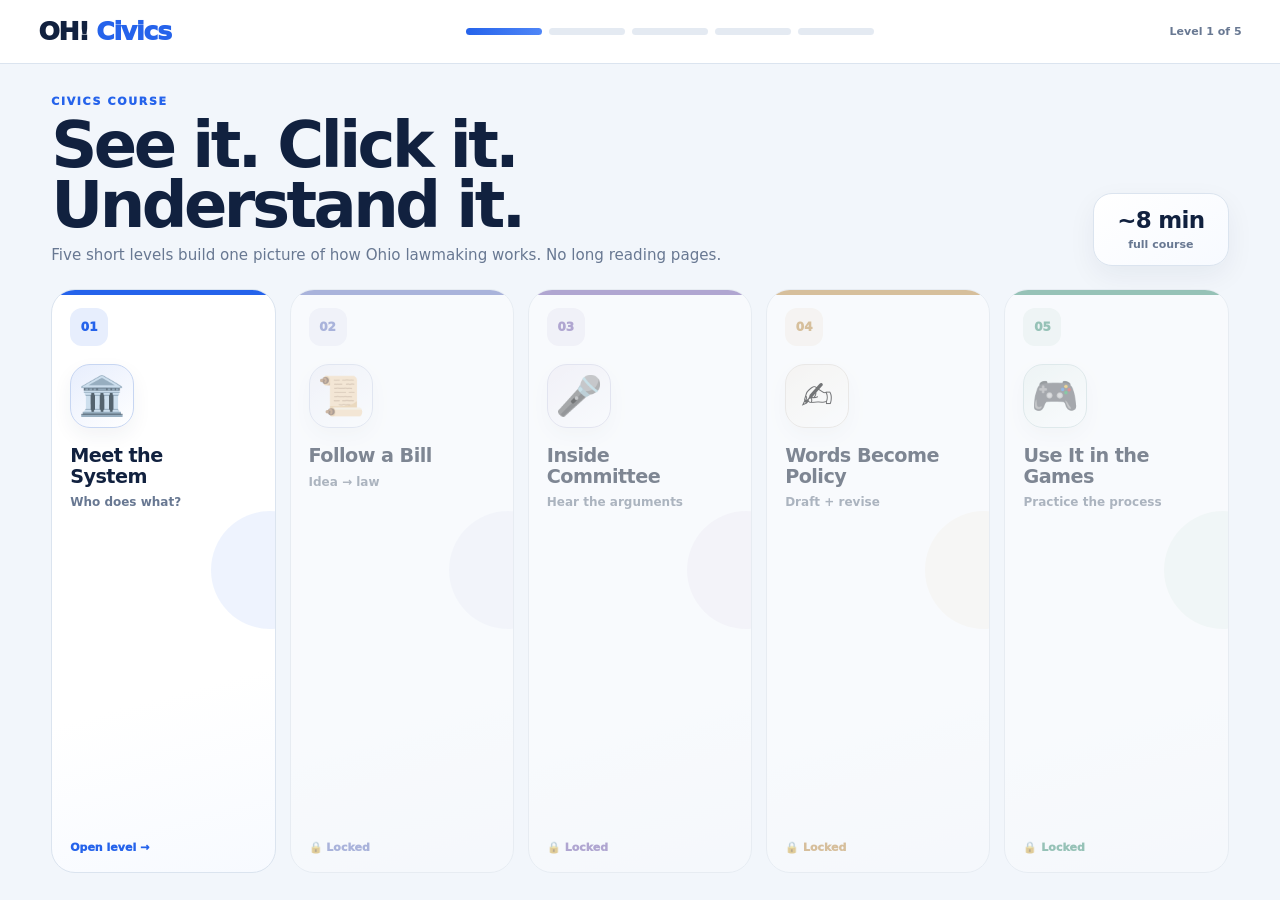
==== civics-course-latest.html @ 235f3c57 "Polish responsive civics course visuals" ====
<!doctype html>
<html lang="en">
<head>
<meta charset="utf-8">
<meta name="viewport" content="width=device-width,initial-scale=1,viewport-fit=cover">
<title>OH! Civics — Civics Course</title>
<style>
:root{
  --navy:#11213f;--navy2:#20365f;--blue:#2563eb;--blue-2:#4f86f7;--blue-soft:#eaf2ff;
  --ink:#182238;--muted:#687892;--line:#dbe4ef;--paper:#fff;--bg:#f2f6fb;--gold:#f4c451;
  --green:#1fa866;--purple:#7357c8;--orange:#e9931a;--shadow:0 18px 48px rgba(26,44,78,.10);
}
*{box-sizing:border-box}
html,body{margin:0;width:100%;height:100%;overflow:hidden;background:var(--bg);font-family:Inter,ui-sans-serif,system-ui,-apple-system,BlinkMacSystemFont,"Segoe UI",sans-serif;color:var(--ink)}
button{font:inherit}
button:focus-visible,a:focus-visible{outline:3px solid rgba(37,99,235,.30);outline-offset:3px}
#app{height:100dvh;display:flex;flex-direction:column;overflow:hidden}
.topbar{
  height:64px;flex:0 0 64px;background:rgba(255,255,255,.94);border-bottom:1px solid var(--line);
  display:flex;align-items:center;gap:20px;padding:0 clamp(16px,3vw,42px);backdrop-filter:blur(14px)
}
.brand{font-size:25px;font-weight:950;letter-spacing:-.045em;color:var(--navy);white-space:nowrap}
.brand span{color:var(--blue)}
.course-track{flex:1;display:flex;align-items:center;justify-content:center;gap:7px;min-width:0}
.track-dot{height:7px;flex:1;max-width:76px;border-radius:999px;background:#e4eaf2;transition:.25s ease}
.track-dot.on{background:linear-gradient(90deg,var(--blue),var(--blue-2))}
.track-dot.done{background:var(--green)}
.progress-copy{font-size:11px;font-weight:900;color:var(--muted);white-space:nowrap}

.home{
  flex:1;min-height:0;padding:clamp(18px,3.4vh,40px) clamp(18px,4vw,58px) clamp(18px,3vh,34px);
  display:grid;grid-template-rows:auto minmax(0,1fr);gap:clamp(16px,2.6vh,26px);overflow:hidden
}
.hero{display:flex;align-items:end;justify-content:space-between;gap:28px;min-width:0}
.hero-copy{max-width:780px;min-width:0}
.eyebrow{font-size:11px;font-weight:950;letter-spacing:.15em;text-transform:uppercase;color:var(--blue);margin-bottom:7px}
.hero h1{margin:0;color:var(--navy);font-size:clamp(34px,5vw,68px);line-height:.94;letter-spacing:-.055em}
.hero p{margin:10px 0 0;color:var(--muted);font-size:clamp(13px,1.18vw,17px);line-height:1.4;max-width:700px}
.hero-badge{
  background:linear-gradient(145deg,#fff,#f7faff);border:1px solid var(--line);border-radius:19px;
  padding:13px 18px;text-align:center;min-width:136px;box-shadow:0 10px 28px rgba(20,33,61,.06)
}
.hero-badge b{display:block;font-size:23px;color:var(--navy);letter-spacing:-.03em}
.hero-badge span{font-size:11px;font-weight:850;color:var(--muted)}

.modules{min-height:0;display:grid;grid-template-columns:repeat(5,minmax(0,1fr));gap:14px}
.module{
  --accent:var(--blue);position:relative;min-width:0;min-height:0;border:1px solid var(--line);
  background:linear-gradient(165deg,#fff 0%,#fff 68%,#f7faff 100%);border-radius:24px;padding:18px;
  cursor:pointer;text-align:left;display:flex;flex-direction:column;justify-content:space-between;overflow:hidden;
  transition:transform .2s ease,box-shadow .2s ease,border-color .2s ease
}
.module:nth-child(2){--accent:#6176dc}.module:nth-child(3){--accent:#7a5ac8}.module:nth-child(4){--accent:#d18b26}.module:nth-child(5){--accent:#2a9c77}
.module:before{content:"";position:absolute;inset:0 0 auto;height:5px;background:var(--accent)}
.module:after{
  content:"";position:absolute;width:118px;height:118px;border-radius:50%;right:-54px;top:38%;
  background:color-mix(in srgb,var(--accent) 8%,transparent);pointer-events:none
}
.module:hover:not(.locked){transform:translateY(-5px);box-shadow:var(--shadow);border-color:#bacce4}
.module.locked{opacity:.52;cursor:not-allowed;filter:saturate(.7)}
.module.done{border:2px solid #88d5aa}
.module.done:before{background:var(--green)}
.module-num{
  width:38px;height:38px;border-radius:12px;background:color-mix(in srgb,var(--accent) 11%,white);
  color:var(--accent);display:grid;place-items:center;font-size:12px;font-weight:950
}
.module-icon{
  width:clamp(54px,5vw,72px);height:clamp(54px,5vw,72px);border-radius:20px;
  background:linear-gradient(145deg,color-mix(in srgb,var(--accent) 11%,white),#fff);
  border:1px solid color-mix(in srgb,var(--accent) 17%,#e8edf4);display:grid;place-items:center;
  font-size:clamp(29px,3vw,43px);line-height:1;margin:clamp(12px,2vh,20px) 0;box-shadow:0 8px 20px rgba(28,48,83,.06)
}
.module h2{font-size:clamp(16px,1.5vw,23px);line-height:1.05;letter-spacing:-.028em;color:var(--navy);margin:0 0 7px;max-width:12ch}
.module p{font-size:12px;line-height:1.35;color:var(--muted);margin:0;font-weight:650}
.module-status{font-size:11px;font-weight:950;color:var(--accent);margin-top:12px}

.lesson{position:fixed;inset:0;z-index:100;background:linear-gradient(180deg,#eef3f9,#f6f8fb);display:none;flex-direction:column;overflow:hidden}
.lesson.open{display:flex}
.lessonbar{
  height:60px;flex:0 0 60px;background:rgba(255,255,255,.95);border-bottom:1px solid var(--line);
  display:grid;grid-template-columns:auto minmax(0,1fr) auto;align-items:center;gap:14px;padding:0 clamp(12px,2vw,28px);backdrop-filter:blur(12px)
}
.icon-btn{width:38px;height:38px;border:0;border-radius:50%;background:#eef3f8;color:var(--navy);font-size:21px;cursor:pointer}
.icon-btn:hover{background:#e4ebf4}
.lesson-title{font-size:14px;font-weight:950;color:var(--navy);white-space:nowrap;overflow:hidden;text-overflow:ellipsis}
.lesson-count{font-size:11px;font-weight:900;color:var(--muted)}

.stage{
  position:relative;flex:1;min-height:0;padding:clamp(12px,2vh,20px) clamp(12px,3vw,40px) clamp(10px,1.6vh,16px);
  display:grid;grid-template-columns:minmax(0,1fr) auto;grid-template-rows:minmax(0,1fr) auto;
  gap:12px 18px;overflow:hidden
}
.slide{
  grid-column:1/-1;grid-row:1;justify-self:center;align-self:stretch;width:min(1160px,100%);height:100%;min-height:0;
  background:#fff;border:1px solid var(--line);border-radius:28px;box-shadow:var(--shadow);overflow:hidden;
  display:grid;grid-template-columns:minmax(0,1.03fr) minmax(0,.97fr);align-items:stretch
}
.slide-copy{
  padding:clamp(26px,4vw,54px);display:flex;flex-direction:column;justify-content:center;min-width:0;overflow:hidden
}
.kicker{
  display:inline-flex;align-self:flex-start;padding:7px 11px;border-radius:999px;background:var(--blue-soft);
  color:var(--blue);font-size:10px;font-weight:950;letter-spacing:.1em;text-transform:uppercase;margin-bottom:14px
}
.slide h2{margin:0 0 12px;color:var(--navy);font-size:clamp(30px,4vw,54px);line-height:.99;letter-spacing:-.045em;max-width:13ch}
.slide p{margin:0;color:var(--muted);font-size:clamp(14px,1.35vw,18px);line-height:1.46;max-width:560px}
.micro{margin-top:18px;display:flex;gap:8px;flex-wrap:wrap}
.micro span{font-size:11px;font-weight:900;color:#4f627e;background:#f5f7fa;border:1px solid var(--line);padding:8px 10px;border-radius:999px}

.visual{
  position:relative;min-width:0;min-height:0;background:
    radial-gradient(circle at 82% 18%,rgba(79,134,247,.13),transparent 26%),
    radial-gradient(circle at 18% 82%,rgba(115,87,200,.09),transparent 25%),
    linear-gradient(145deg,#edf5ff,#fbfdff);
  border-left:1px solid #deebfb;display:flex;align-items:center;justify-content:center;
  padding:clamp(20px,3vw,40px);overflow:hidden
}
.visual:after{content:"";position:absolute;width:150px;height:150px;border:1px solid rgba(37,99,235,.08);border-radius:50%;right:-62px;bottom:-72px;pointer-events:none}
.big-icon{
  position:relative;z-index:1;width:clamp(150px,18vw,220px);height:clamp(150px,18vw,220px);
  border-radius:40%;display:grid;place-items:center;background:rgba(255,255,255,.78);
  border:1px solid rgba(255,255,255,.9);box-shadow:0 20px 44px rgba(25,48,91,.11);
  font-size:clamp(78px,9vw,126px);line-height:1
}
.visual-caption{
  position:absolute;z-index:2;left:22px;right:22px;bottom:18px;text-align:center;font-size:11px;font-weight:900;color:#5d6f89
}
.map{position:relative;z-index:1;width:100%;display:flex;align-items:center;justify-content:center;gap:7px;flex-wrap:wrap}
.map-step{
  min-width:88px;padding:14px 11px;background:rgba(255,255,255,.92);border:1px solid var(--line);border-radius:15px;
  text-align:center;font-size:12px;font-weight:950;color:var(--navy);box-shadow:0 7px 18px rgba(20,33,61,.06)
}
.map-arrow{color:var(--blue);font-size:20px;font-weight:950}
.real{
  position:relative;z-index:1;width:100%;max-width:440px;background:rgba(255,255,255,.94);border:1px solid var(--line);
  border-radius:22px;padding:20px;box-shadow:0 12px 32px rgba(20,33,61,.08)
}
.real-tag{
  display:inline-block;font-size:10px;font-weight:950;letter-spacing:.1em;text-transform:uppercase;color:#7a5900;
  background:#fff0b8;border-radius:999px;padding:6px 9px;margin-bottom:12px
}
.real h3{font-size:22px;letter-spacing:-.03em;color:var(--navy);margin:0 0 8px}
.real p{font-size:13px;line-height:1.42;color:var(--muted);margin:0}
.real-flow{margin-top:16px;display:flex;gap:6px;flex-wrap:wrap}
.real-flow span{font-size:10px;font-weight:950;border-radius:999px;padding:7px 9px;background:#f1f5fa;color:#50617a;border:1px solid #e3e9f1}
.source-link{display:inline-block;margin-top:14px;font-size:11px;font-weight:900;color:var(--blue);text-decoration:none}
.source-link:hover{text-decoration:underline}

.people{position:relative;z-index:1;width:100%;display:grid;grid-template-columns:repeat(3,minmax(0,1fr));gap:10px}
.person{
  background:rgba(255,255,255,.94);border:1px solid var(--line);border-radius:18px;padding:18px 10px;text-align:center;
  box-shadow:0 8px 20px rgba(24,43,78,.05)
}
.person .emoji{font-size:38px}
.person b{display:block;margin-top:9px;font-size:12px;color:var(--navy)}
.person span{display:block;font-size:10px;color:var(--muted);margin-top:3px}

.compare{position:relative;z-index:1;width:100%;display:grid;grid-template-columns:1fr auto 1fr;align-items:center;gap:10px}
.doc{
  min-height:190px;background:rgba(255,255,255,.96);border:1px solid var(--line);border-radius:18px;padding:18px;
  display:flex;flex-direction:column;gap:10px;box-shadow:0 8px 20px rgba(24,43,78,.05)
}
.doc b{font-size:12px;color:var(--navy)}
.line{height:8px;border-radius:999px;background:#dce4ee}.line.short{width:60%}.line.changed{background:#8db8ff}
.compare-arrow{font-size:24px;color:var(--blue)}
.quiz{position:relative;z-index:1;width:100%;max-width:440px;display:grid;gap:9px}
.quiz button{
  border:2px solid #dce4ee;background:rgba(255,255,255,.95);border-radius:15px;padding:13px 14px;text-align:left;
  color:var(--navy);font-size:12px;font-weight:900;cursor:pointer;transition:.15s ease
}
.quiz button:hover{border-color:var(--blue);transform:translateY(-1px)}
.quiz button.right{border-color:var(--green);background:#effcf4}
.quiz button.wrong{border-color:var(--orange);background:#fff8e9}
.quiz-feedback{min-height:30px;font-size:11px;font-weight:850;color:#52657f;padding-top:3px}

.game-pair{position:relative;z-index:1;width:100%;display:grid;grid-template-columns:1fr 1fr;gap:12px}
.game{
  border-radius:20px;padding:20px;color:#fff;background:linear-gradient(145deg,var(--navy),var(--navy2));
  min-height:185px;display:flex;flex-direction:column;justify-content:space-between;box-shadow:0 12px 28px rgba(20,33,61,.16)
}
.game.alt{background:linear-gradient(145deg,#6748ab,#8467cf)}
.game .emoji{font-size:42px}.game h3{margin:9px 0 4px;font-size:17px}.game p{margin:0;color:#e5ebf7;font-size:11px;line-height:1.36}

.guide{
  position:static;grid-column:1;grid-row:2;z-index:5;display:flex;align-items:center;gap:10px;
  min-width:0;max-width:760px;justify-self:start;pointer-events:none
}
.avatar{
  flex:0 0 auto;width:58px;height:58px;border-radius:50%;border:4px solid #fff;background:linear-gradient(145deg,#ffd66b,var(--gold));
  display:grid;place-items:center;font-size:32px;box-shadow:0 8px 22px rgba(20,33,61,.14)
}
.bubble{
  width:auto;max-width:620px;min-width:0;background:var(--navy);color:#fff;border-radius:16px 16px 16px 5px;
  padding:10px 14px;font-size:11.5px;line-height:1.36;box-shadow:0 9px 24px rgba(20,33,61,.15)
}
.guide-name{font-size:8.5px;text-transform:uppercase;letter-spacing:.11em;font-weight:950;color:#a9c9ff;margin-bottom:3px}

.nav{
  position:static;grid-column:2;grid-row:2;z-index:6;display:flex;align-items:center;justify-self:end;align-self:center;gap:8px
}
.nav button{border:0;border-radius:12px;padding:10px 15px;font-size:11px;font-weight:950;cursor:pointer;white-space:nowrap}
.prev{background:#fff;color:var(--navy);border:1px solid var(--line)!important}
.prev:hover{background:#f7f9fc}.next{background:var(--blue);color:#fff;box-shadow:0 7px 16px rgba(37,99,235,.20)}
.next:hover{background:#1f57d2}.next.finish{background:var(--green);box-shadow:0 7px 16px rgba(31,168,102,.20)}
.slide-dots{display:flex;gap:5px;margin-right:5px}
.slide-dots i{display:block;width:7px;height:7px;border-radius:50%;background:#cfd8e5}.slide-dots i.on{background:var(--blue)}

.module-intro{
  position:absolute;inset:0;z-index:30;background:rgba(236,242,249,.88);backdrop-filter:blur(10px);
  display:none;align-items:center;justify-content:center;padding:64px 20px 20px
}
.module-intro.show{display:flex}
.intro-card{
  position:relative;width:min(520px,92vw);background:#fff;border:1px solid var(--line);border-radius:28px;
  padding:58px 32px 30px;text-align:center;box-shadow:0 28px 80px rgba(20,33,61,.18)
}
.intro-avatar{
  position:absolute;left:50%;top:-44px;transform:translateX(-50%);width:88px;height:88px;border-radius:50%;
  background:linear-gradient(145deg,#ffd66b,var(--gold));border:6px solid #fff;box-shadow:0 10px 30px rgba(20,33,61,.12);
  display:grid;place-items:center;font-size:49px;margin:0
}
.intro-card .small{font-size:10px;text-transform:uppercase;letter-spacing:.13em;font-weight:950;color:var(--blue)}
.intro-card h2{margin:7px 0 9px;font-size:32px;line-height:1.02;letter-spacing:-.04em;color:var(--navy)}
.intro-card p{margin:0 auto 20px;color:var(--muted);font-size:14px;line-height:1.45;max-width:410px}
.start-btn{border:0;border-radius:14px;background:var(--blue);color:#fff;font-weight:950;padding:12px 20px;cursor:pointer;box-shadow:0 7px 16px rgba(37,99,235,.18)}

@media(max-width:1024px){
  .hero-badge{display:none}
  .modules{grid-template-columns:repeat(3,minmax(0,1fr));grid-template-rows:repeat(2,minmax(0,1fr));gap:10px}
  .module{padding:14px;border-radius:20px}
  .module-icon{width:52px;height:52px;border-radius:16px;font-size:30px;margin:10px 0}
  .module h2{font-size:17px}.module p{font-size:11px}
  .slide{grid-template-columns:minmax(0,1fr) minmax(0,.86fr)}
  .slide-copy{padding:clamp(22px,3vw,38px)}
  .slide h2{font-size:clamp(28px,4.5vw,43px)}
  .people{grid-template-columns:1fr;gap:7px}.person{padding:9px}.person .emoji{font-size:25px}
}

@media(max-width:680px){
  .topbar{height:52px;flex-basis:52px;padding:0 12px;gap:10px}.brand{font-size:20px}.progress-copy{display:none}
  .course-track{gap:4px}.track-dot{height:6px}
  .home{padding:12px;gap:10px}
  .hero{align-items:start}.eyebrow{font-size:9px;margin-bottom:4px}.hero h1{font-size:29px;line-height:.95}.hero p{font-size:11.5px;line-height:1.3;margin-top:6px;max-width:52ch}
  .modules{grid-template-columns:repeat(3,minmax(0,1fr));grid-template-rows:repeat(2,minmax(0,1fr));gap:7px}
  .module{padding:10px 9px;border-radius:16px;align-items:flex-start;text-align:left}
  .module:after{width:80px;height:80px;right:-42px}
  .module-num{width:28px;height:28px;border-radius:9px;font-size:9px}
  .module-icon{width:44px;height:44px;border-radius:14px;font-size:25px;margin:7px 0}
  .module h2{font-size:12.5px;line-height:1.05;margin-bottom:3px;max-width:11ch}.module p{display:none}.module-status{font-size:9px;margin-top:6px}
  .lessonbar{height:50px;flex-basis:50px;padding:0 10px;gap:9px}.icon-btn{width:34px;height:34px}.lesson-title{font-size:12px}.lesson-count{font-size:10px}
  .stage{padding:8px 9px 8px;grid-template-columns:1fr;grid-template-rows:minmax(0,1fr) auto auto;gap:7px}
  .slide{grid-column:1;grid-row:1;width:100%;height:100%;grid-template-columns:1fr;grid-template-rows:auto minmax(0,1fr);border-radius:19px}
  .slide-copy{padding:16px 17px 14px;justify-content:flex-start}
  .kicker{font-size:8px;margin-bottom:7px;padding:5px 8px}
  .slide h2{font-size:clamp(21px,7vw,27px);line-height:1.01;margin-bottom:7px;max-width:18ch}
  .slide p{font-size:11.5px;line-height:1.34;max-width:none}
  .micro{margin-top:9px;gap:4px}.micro span{font-size:8.5px;padding:5px 7px}
  .visual{border-left:0;border-top:1px solid #deebfb;padding:12px 14px;min-height:0}
  .big-icon{width:116px;height:116px;border-radius:34%;font-size:62px}.visual-caption{font-size:9px;bottom:8px}
  .map{gap:4px}.map-step{min-width:57px;padding:8px 6px;font-size:9px;border-radius:10px}.map-arrow{font-size:13px}
  .real{max-width:360px;padding:12px 13px;border-radius:15px}.real-tag{font-size:7.5px;padding:4px 6px;margin-bottom:7px}.real h3{font-size:16px;margin-bottom:5px}.real p{font-size:9.5px;line-height:1.32}.real-flow{margin-top:8px;gap:4px}.real-flow span{font-size:7.5px;padding:4px 6px}.source-link{font-size:8.5px;margin-top:8px}
  .people{grid-template-columns:repeat(3,minmax(0,1fr));gap:5px}.person{padding:9px 5px;border-radius:12px}.person .emoji{font-size:22px}.person b{font-size:9px;margin-top:4px}.person span{font-size:7.5px}
  .doc{min-height:100px;padding:10px;gap:6px;border-radius:13px}.doc b{font-size:9px}.line{height:5px}.compare{gap:5px}.compare-arrow{font-size:15px}
  .quiz{gap:5px;max-width:360px}.quiz button{padding:8px 9px;font-size:9px;border-radius:10px}.quiz-feedback{font-size:8.5px;min-height:17px}
  .game-pair{gap:7px}.game{padding:11px 12px;border-radius:14px;min-height:112px}.game .emoji{font-size:27px}.game h3{font-size:11px;margin:5px 0 2px}.game p{font-size:8.5px}
  .guide{grid-column:1;grid-row:2;width:100%;max-width:none;gap:7px;justify-self:stretch}
  .avatar{width:40px;height:40px;border-width:3px;font-size:23px}
  .bubble{flex:1;max-width:none;padding:7px 9px;border-radius:11px 11px 11px 4px;font-size:9.5px;line-height:1.26}
  .guide-name{font-size:6.8px;margin-bottom:2px}
  .nav{grid-column:1;grid-row:3;width:100%;justify-content:flex-end;gap:6px}
  .nav button{padding:7px 11px;font-size:9.5px;border-radius:9px}.slide-dots{margin-right:auto}
  .slide-dots i{width:6px;height:6px}
  .module-intro{padding:58px 14px 14px}
  .intro-card{padding:48px 18px 22px;border-radius:22px}.intro-avatar{width:72px;height:72px;top:-36px;font-size:40px;border-width:5px}
  .intro-card h2{font-size:25px}.intro-card p{font-size:12px;margin-bottom:16px}.start-btn{padding:10px 15px;font-size:12px}
}

@media(max-width:420px){
  .hero p{max-width:42ch}
  .modules{grid-template-columns:repeat(2,minmax(0,1fr));grid-template-rows:repeat(3,minmax(0,1fr));gap:6px}
  .module{padding:8px}.module-icon{width:38px;height:38px;font-size:22px;margin:5px 0}.module h2{font-size:11.5px}.module-status{font-size:8px}
  .slide-copy{padding:13px 14px 11px}.slide h2{font-size:21px}.slide p{font-size:10.8px}.visual{padding:9px 10px}
  .bubble{font-size:9px}.nav button{font-size:9px;padding:7px 9px}
}

@media(max-height:680px) and (min-width:681px){
  .topbar{height:54px;flex-basis:54px}
  .home{padding-top:14px;gap:12px}.hero h1{font-size:40px}.hero p{font-size:12px}
  .module-icon{width:46px;height:46px;font-size:28px;margin:8px 0}.module p{display:none}
  .stage{padding-top:8px;gap:8px}.slide-copy{padding:24px 30px}.slide h2{font-size:34px}.slide p{font-size:13px}
  .guide{gap:8px}.avatar{width:48px;height:48px;font-size:27px}.bubble{font-size:10px;padding:8px 11px}.nav button{padding:8px 12px}
  .real{padding:15px}.doc{min-height:145px}.game{min-height:145px}
}
</style>
</head>
<body>
<div id="app">
  <header class="topbar">
    <div class="brand">OH! <span>Civics</span></div>
    <div class="course-track" id="courseTrack"></div>
    <div class="progress-copy" id="progressCopy">Level 1 of 5</div>
  </header>

  <main class="home">
    <section class="hero">
      <div class="hero-copy">
        <div class="eyebrow">Civics Course</div>
        <h1>See it. Click it. Understand it.</h1>
        <p>Five short levels build one picture of how Ohio lawmaking works. No long reading pages.</p>
      </div>
      <div class="hero-badge"><b>~8 min</b><span>full course</span></div>
    </section>
    <section class="modules" id="modules"></section>
  </main>
</div>

<section class="lesson" id="lesson">
  <header class="lessonbar">
    <button class="icon-btn" id="closeBtn" aria-label="Close module">×</button>
    <div class="lesson-title" id="lessonTitle"></div>
    <div class="lesson-count" id="lessonCount"></div>
  </header>

  <div class="stage">
    <article class="slide" id="slide"></article>

    <div class="guide">
      <div class="avatar">🧑🏽‍🏫</div>
      <div class="bubble">
        <div class="guide-name">Maya • your guide</div>
        <div id="guideText"></div>
      </div>
    </div>

    <div class="nav">
      <div class="slide-dots" id="slideDots"></div>
      <button class="prev" id="prevBtn">← Back</button>
      <button class="next" id="nextBtn">Next →</button>
    </div>

    <div class="module-intro" id="moduleIntro">
      <div class="intro-card">
        <div class="intro-avatar">🧑🏽‍🏫</div>
        <div class="small" id="introSmall">Level 1</div>
        <h2 id="introTitle"></h2>
        <p id="introText"></p>
        <button class="start-btn" id="startBtn">Start presentation →</button>
      </div>
    </div>
  </div>
</section>

<script>
const SOURCE = {
  process:"https://www.legislature.ohio.gov/publications/the-legislative-process",
  hb96:"https://www.legislature.ohio.gov/legislation/136/hb96/status",
  hb96docs:"https://www.legislature.ohio.gov/legislation/136/hb96/documents",
  hb750:"https://www.legislature.ohio.gov/legislation/136/hb750/committee",
  hb561:"https://www.legislature.ohio.gov/legislation/136/hb561/committee"
};

const course = [
{
  title:"Meet the System", icon:"🏛️", teaser:"Who does what?",
  intro:"First, build the map. You only need to know the job each part of government performs.",
  slides:[
    {type:"icon",kicker:"Big Picture",title:"Three branches. Different jobs.",text:"Laws are made, carried out, and interpreted by different parts of state government.",icon:"🏛️",caption:"Legislative • Executive • Judicial",guide:"Don't memorize a wall of names. Start with the three jobs.",chips:["Make","Carry out","Interpret"]},
    {type:"map",kicker:"Our Focus",title:"Zoom in on lawmaking.",text:"For this course, we follow the legislative path from an idea to a state law.",steps:["Idea","Bill","Committee","House + Senate","Governor"],guide:"This is the map the rest of the course will keep using.",source:"process"},
    {type:"quiz",kicker:"Quick Check",title:"Where does a bill get debated first?",text:"Pick the best answer.",answers:["A legislative committee","A state agency","A courtroom"],correct:0,success:"Right — bills are referred to legislative committees for hearings and review.",guide:"Try one fast check before we move on.",source:"process"}
  ]
},
{
  title:"Follow a Bill", icon:"📜", teaser:"Idea → law",
  intro:"Now we'll follow one proposal through the path. Each slide is one stop.",
  slides:[
    {type:"icon",kicker:"Step 1",title:"An idea becomes a bill.",text:"A legislator introduces proposed language so the legislature can consider it.",icon:"💡",caption:"Idea → drafted bill",guide:"An idea is not a law yet. Introduction starts the formal process.",source:"process"},
    {type:"map",kicker:"Step 2",title:"The bill enters committee.",text:"Committees hold hearings, hear testimony, and can recommend changes.",steps:["Introduced","Committee","Hearings"],guide:"This is the stage you'll explore much more deeply in the Health Committee game.",source:"process"},
    {type:"map",kicker:"Step 3",title:"Both chambers have to act.",text:"The House and Senate consider the bill. If their versions differ, they must resolve the differences.",steps:["House","Senate","Agreement"],guide:"Think of this as two checkpoints that must end with the same text.",source:"process"},
    {type:"real",kicker:"Real Ohio Example",title:"H.B. 96 followed that path.",text:"Ohio's 2025 operating budget moved through the House, Senate, a conference committee, and then to the Governor.",realTitle:"H.B. 96 • 136th General Assembly",realText:"The official status page shows House passage, Senate passage, a conference report, and the Governor's signature on June 30, 2025.",realFlow:["House","Senate","Conference","Governor"],source:"hb96",guide:"Real bills leave a public trail. You can actually follow the steps instead of only reading a diagram."}
  ]
},
{
  title:"Inside Committee", icon:"🎤", teaser:"Hear the arguments",
  intro:"Committees are where a bill gets a closer look. This level shows what that room is really doing.",
  slides:[
    {type:"people",kicker:"Hearing Room",title:"Different people bring evidence.",text:"Hearings can include sponsor, proponent, opponent, and interested-party testimony.",people:[["🧑‍💼","Sponsor","Explains the bill"],["👍","Proponent","Supports it"],["👎","Opponent","Opposes it"]],guide:"A committee isn't just lawmakers talking to each other. Witnesses can build the public record.",source:"process"},
    {type:"real",kicker:"Real Ohio Example",title:"A 2026 Health Committee bill drew multiple views.",text:"H.B. 750 had sponsor and proponent testimony, and later opponent testimony, in the House Health Committee.",realTitle:"H.B. 750 • House Health Committee",realText:"The official committee record lists hearings from March through June 2026 and the testimony submitted for them.",realFlow:["Sponsor","Proponents","Opponent","More hearings"],source:"hb750",guide:"This is exactly why our game should show characters with different perspectives instead of one generic stat bar."},
    {type:"real",kicker:"Another Example",title:"One hearing can show disagreement.",text:"H.B. 561's 2026 Health Committee record includes both proponent and opponent testimony.",realTitle:"H.B. 561 • House Health Committee",realText:"The committee page lists supportive testimony at one hearing and opposing testimony at another.",realFlow:["Hear","Compare","Question","Revise?"] ,source:"hb561",guide:"The important civic skill is understanding what each side is arguing and what evidence they use — not being told which side to choose."},
    {type:"quiz",kicker:"Your Turn",title:"What is committee testimony for?",text:"Choose the best description.",answers:["Give lawmakers information and arguments","Automatically pass the bill","Replace the final vote"],correct:0,success:"Exactly. Testimony informs the committee; it does not itself pass the bill.",guide:"Good. Now the Health Committee game has a real-world purpose.",source:"process"}
  ]
},
{
  title:"Words Become Policy", icon:"✍️", teaser:"Draft + revise",
  intro:"A policy can change a lot without changing its title. The wording is the policy.",
  slides:[
    {type:"compare",kicker:"Drafting",title:"Small wording changes can matter.",text:"Definitions, eligibility, funding, dates, and agency instructions can change what a bill actually does.",guide:"This is the core idea behind Culture Drafting: don't just choose a goal — shape the language."},
    {type:"compare",kicker:"Revisions",title:"Bills can have multiple versions.",text:"As a bill moves, lawmakers can amend it. That means the text you started with may not be the text that finishes.",guide:"So when you hear 'the bill,' always ask: which version?",source:"process"},
    {type:"real",kicker:"Real Ohio Example",title:"H.B. 96 has a visible version history.",text:"The Ohio Legislature posts versions as introduced, passed by the House, passed by the Senate, reported by conference, and enrolled.",realTitle:"One bill • several official versions",realText:"Comparing those documents shows how legislative text can evolve through the process.",realFlow:["Introduced","House","Senate","Conference","Enrolled"],source:"hb96docs",guide:"That is a real example of why drafting choices matter. The details are not decoration — they are the policy."},
    {type:"quiz",kicker:"Quick Check",title:"A bill's title stayed the same. Are you done checking?",text:"Pick the strongest answer.",answers:["No — check the current version","Yes — titles tell the whole story","Only check social media summaries"],correct:0,success:"Right. Version changes can alter the substance even when the title stays the same.",guide:"That's the habit we want the drafting game to teach.",source:"hb96docs"}
  ]
},
{
  title:"Use It in the Games", icon:"🎮", teaser:"Practice the process",
  intro:"You now have the map. The games can focus on one part at a time instead of explaining everything at once.",
  slides:[
    {type:"games",kicker:"Game Connection",title:"Two games. Two skills.",text:"Each game zooms in on one part of the process.",guide:"The point is depth, not dozens of moving parts."},
    {type:"map",kicker:"Health Committee",title:"Practice the hearing stage.",text:"Meet witnesses, compare testimony, question assumptions, and decide what the committee does next.",steps:["Witnesses","Testimony","Questions","Amend?","Vote"],guide:"Now every character and decision should connect to something you just learned.",source:"process"},
    {type:"map",kicker:"Culture Drafting",title:"Practice writing the policy.",text:"Choose language, scope, funding, and implementation details — then see what changes.",steps:["Goal","Draft","Revise","Tradeoffs","Final text"],guide:"This game is about how wording turns a broad goal into something government can actually implement."},
    {type:"icon",kicker:"Course Complete",title:"You have the map.",text:"Now you can recognize the process while you play.",icon:"✅",caption:"Learn → recognize → practice",guide:"You're ready. The games can now teach through decisions instead of long explanations."}
  ]
}
];

let unlocked = Number(localStorage.getItem("ohCourseUnlockedV2") || 0);
let completed = JSON.parse(localStorage.getItem("ohCourseCompletedV2") || "[]");
let activeLevel = 0;
let activeSlide = 0;

const modulesEl = document.getElementById("modules");
const trackEl = document.getElementById("courseTrack");
const progressCopy = document.getElementById("progressCopy");
const lesson = document.getElementById("lesson");
const lessonTitle = document.getElementById("lessonTitle");
const lessonCount = document.getElementById("lessonCount");
const slide = document.getElementById("slide");
const guideText = document.getElementById("guideText");
const dots = document.getElementById("slideDots");
const prevBtn = document.getElementById("prevBtn");
const nextBtn = document.getElementById("nextBtn");
const intro = document.getElementById("moduleIntro");
const introSmall = document.getElementById("introSmall");
const introTitle = document.getElementById("introTitle");
const introText = document.getElementById("introText");

function renderHome(){
  modulesEl.innerHTML="";
  trackEl.innerHTML="";
  course.forEach((m,i)=>{
    const locked=i>unlocked, done=completed.includes(i);
    const b=document.createElement("button");
    b.className="module"+(locked?" locked":"")+(done?" done":"");
    b.innerHTML='<div><div class="module-num">0'+(i+1)+'</div><div class="module-icon">'+m.icon+'</div><h2>'+m.title+'</h2><p>'+m.teaser+'</p></div><div class="module-status">'+(done?"✓ Complete":locked?"🔒 Locked":"Open level →")+'</div>';
    b.onclick=()=>{if(!locked)openLevel(i)};
    modulesEl.appendChild(b);

    const dot=document.createElement("div");
    dot.className="track-dot"+(done?" done":i<=unlocked?" on":"");
    trackEl.appendChild(dot);
  });
  const current=Math.min(unlocked+1,course.length);
  progressCopy.textContent=completed.length===course.length?"Course complete":("Level "+current+" of "+course.length);
}

function openLevel(i){
  activeLevel=i; activeSlide=0;
  lesson.classList.add("open");
  lessonTitle.textContent="Level "+(i+1)+" — "+course[i].title;
  introSmall.textContent="Level "+(i+1)+" of "+course.length;
  introTitle.textContent=course[i].title;
  introText.textContent=course[i].intro;
  intro.classList.add("show");
  renderSlide();
}

function makeVisual(s){
  if(s.type==="icon"){
    return '<div class="visual"><div class="big-icon">'+s.icon+'</div><div class="visual-caption">'+s.caption+'</div></div>';
  }
  if(s.type==="map"){
    return '<div class="visual"><div class="map">'+s.steps.map((x,i)=>'<div class="map-step">'+x+'</div>'+(i<s.steps.length-1?'<div class="map-arrow">→</div>':'')).join("")+'</div></div>';
  }
  if(s.type==="real"){
    return '<div class="visual"><div class="real"><div class="real-tag">Real Ohio example</div><h3>'+s.realTitle+'</h3><p>'+s.realText+'</p><div class="real-flow">'+s.realFlow.map(x=>'<span>'+x+'</span>').join("")+'</div>'+(s.source?'<a class="source-link" href="'+SOURCE[s.source]+'" target="_blank" rel="noreferrer">View official Ohio record ↗</a>':'')+'</div></div>';
  }
  if(s.type==="people"){
    return '<div class="visual"><div class="people">'+s.people.map(p=>'<div class="person"><div class="emoji">'+p[0]+'</div><b>'+p[1]+'</b><span>'+p[2]+'</span></div>').join("")+'</div></div>';
  }
  if(s.type==="compare"){
    return '<div class="visual"><div class="compare"><div class="doc"><b>Earlier draft</b><div class="line"></div><div class="line short"></div><div class="line"></div><div class="line short"></div></div><div class="compare-arrow">→</div><div class="doc"><b>Revised draft</b><div class="line"></div><div class="line changed"></div><div class="line"></div><div class="line changed short"></div></div></div></div>';
  }
  if(s.type==="quiz"){
    return '<div class="visual"><div class="quiz">'+s.answers.map((a,i)=>'<button data-answer="'+i+'">'+a+'</button>').join("")+'<div class="quiz-feedback" id="quizFeedback"></div></div></div>';
  }
  if(s.type==="games"){
    return '<div class="visual"><div class="game-pair"><div class="game"><div><div class="emoji">🩺</div><h3>Health Committee</h3><p>Listen, question, amend, decide.</p></div></div><div class="game alt"><div><div class="emoji">🎨</div><h3>Culture Drafting</h3><p>Write, revise, compare, implement.</p></div></div></div></div>';
  }
  return '<div class="visual"></div>';
}

function renderSlide(){
  const s=course[activeLevel].slides[activeSlide];
  lessonCount.textContent=(activeSlide+1)+" / "+course[activeLevel].slides.length;
  guideText.textContent=s.guide;
  const chips=s.chips?'<div class="micro">'+s.chips.map(x=>'<span>'+x+'</span>').join("")+'</div>':"";
  slide.innerHTML='<div class="slide-copy"><div class="kicker">'+s.kicker+'</div><h2>'+s.title+'</h2><p>'+s.text+'</p>'+chips+(s.source&&s.type!=="real"?'<a class="source-link" href="'+SOURCE[s.source]+'" target="_blank" rel="noreferrer">Official Ohio source ↗</a>':'')+'</div>'+makeVisual(s);

  if(s.type==="quiz"){
    slide.querySelectorAll("[data-answer]").forEach(btn=>{
      btn.onclick=()=>{
        slide.querySelectorAll("[data-answer]").forEach(b=>b.classList.remove("right","wrong"));
        const pick=Number(btn.dataset.answer);
        btn.classList.add(pick===s.correct?"right":"wrong");
        document.getElementById("quizFeedback").textContent=pick===s.correct?s.success:"Not quite — try the option that best matches the legislative process.";
      };
    });
  }

  dots.innerHTML=course[activeLevel].slides.map((_,i)=>'<i class="'+(i===activeSlide?"on":"")+'"></i>').join("");
  prevBtn.style.visibility=activeSlide===0?"hidden":"visible";
  const last=activeSlide===course[activeLevel].slides.length-1;
  nextBtn.textContent=last?"Finish level ✓":"Next →";
  nextBtn.classList.toggle("finish",last);
}

function finishLevel(){
  if(!completed.includes(activeLevel)) completed.push(activeLevel);
  completed.sort((a,b)=>a-b);
  if(activeLevel<course.length-1) unlocked=Math.max(unlocked,activeLevel+1);
  localStorage.setItem("ohCourseUnlockedV2",String(unlocked));
  localStorage.setItem("ohCourseCompletedV2",JSON.stringify(completed));
  renderHome();
  lesson.classList.remove("open");
}

document.getElementById("startBtn").onclick=()=>intro.classList.remove("show");
document.getElementById("closeBtn").onclick=()=>lesson.classList.remove("open");
prevBtn.onclick=()=>{if(activeSlide>0){activeSlide--;renderSlide()}};
nextBtn.onclick=()=>{
  if(activeSlide<course[activeLevel].slides.length-1){activeSlide++;renderSlide()}
  else finishLevel();
};
document.addEventListener("keydown",e=>{
  if(!lesson.classList.contains("open")||intro.classList.contains("show"))return;
  if(e.key==="Escape")lesson.classList.remove("open");
  if(e.key==="ArrowRight")nextBtn.click();
  if(e.key==="ArrowLeft"&&activeSlide>0)prevBtn.click();
});

renderHome();
</script>
</body>
</html>
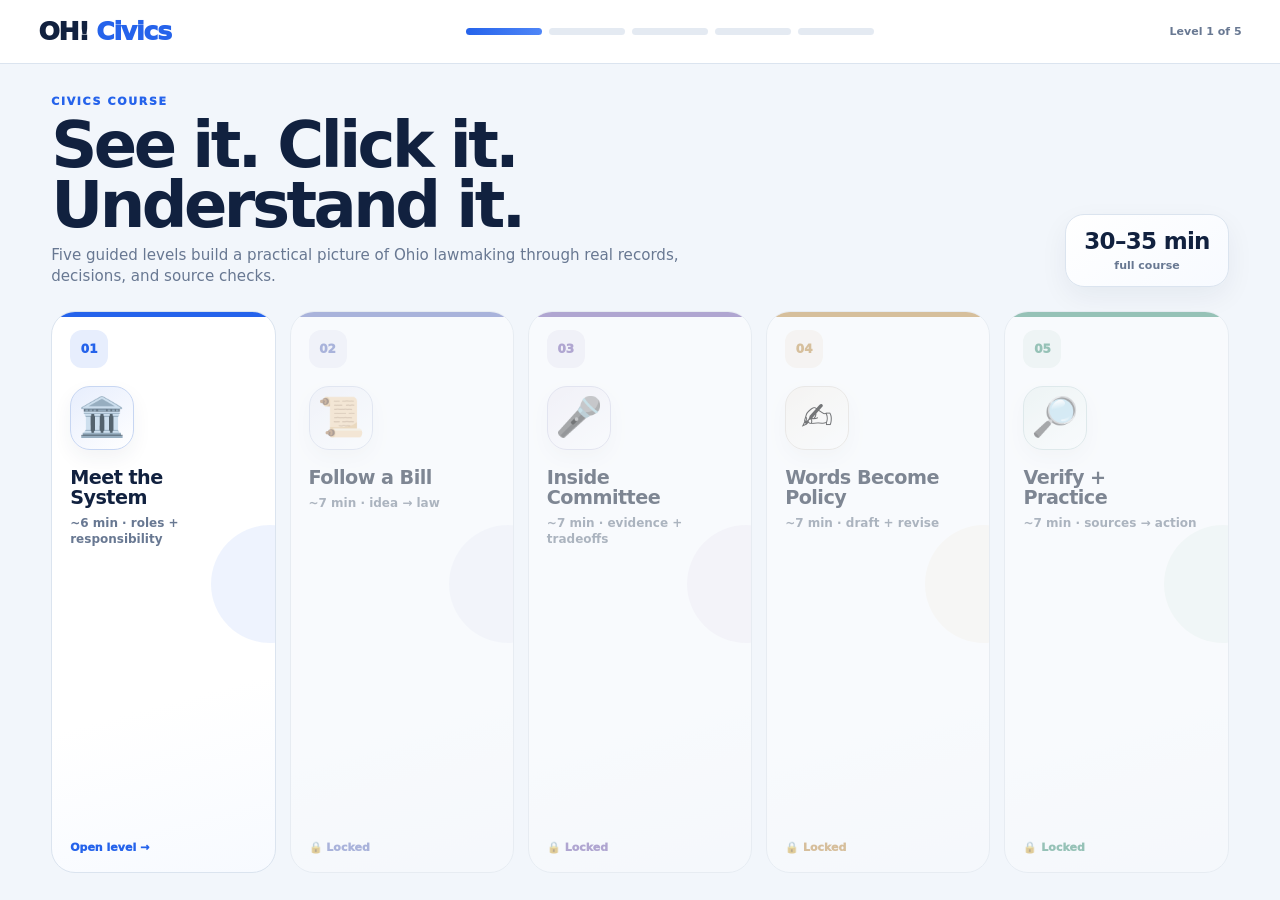
==== commit d3aa3298: "Expand guided civics course to 30+ minutes" ====
--- a/civics-course-latest.html
+++ b/civics-course-latest.html
@@ -19,7 +19,7 @@
   height:64px;flex:0 0 64px;background:rgba(255,255,255,.94);border-bottom:1px solid var(--line);
   display:flex;align-items:center;gap:20px;padding:0 clamp(16px,3vw,42px);backdrop-filter:blur(14px)
 }
-.brand{font-size:25px;font-weight:950;letter-spacing:-.045em;color:var(--navy);white-space:nowrap}
+.brand{font-size:25px;font-weight:950;letter-spacing:-.045em;color:var(--navy);white-space:nowrap;text-decoration:none}
 .brand span{color:var(--blue)}
 .course-track{flex:1;display:flex;align-items:center;justify-content:center;gap:7px;min-width:0}
 .track-dot{height:7px;flex:1;max-width:76px;border-radius:999px;background:#e4eaf2;transition:.25s ease}
@@ -296,7 +296,7 @@
 <body>
 <div id="app">
   <header class="topbar">
-    <div class="brand">OH! <span>Civics</span></div>
+    <a class="brand" href="index.html" aria-label="Back to OH! Civics home" title="Back to OH! Civics home">OH! <span>Civics</span></a>
     <div class="course-track" id="courseTrack"></div>
     <div class="progress-copy" id="progressCopy">Level 1 of 5</div>
   </header>
@@ -306,9 +306,9 @@
       <div class="hero-copy">
         <div class="eyebrow">Civics Course</div>
         <h1>See it. Click it. Understand it.</h1>
-        <p>Five short levels build one picture of how Ohio lawmaking works. No long reading pages.</p>
+        <p>Five guided levels build a practical picture of Ohio lawmaking through real records, decisions, and source checks.</p>
       </div>
-      <div class="hero-badge"><b>~8 min</b><span>full course</span></div>
+      <div class="hero-badge"><b>30–35 min</b><span>full course</span></div>
     </section>
     <section class="modules" id="modules"></section>
   </main>
@@ -361,52 +361,69 @@
 
 const course = [
 {
-  title:"Meet the System", icon:"🏛️", teaser:"Who does what?",
-  intro:"First, build the map. You only need to know the job each part of government performs.",
+  title:"Meet the System", icon:"🏛️", duration:"~6 min", teaser:"roles + responsibility",
+  intro:"Build the map first. Then practice deciding which part of Ohio government is responsible for each step.",
   slides:[
-    {type:"icon",kicker:"Big Picture",title:"Three branches. Different jobs.",text:"Laws are made, carried out, and interpreted by different parts of state government.",icon:"🏛️",caption:"Legislative • Executive • Judicial",guide:"Don't memorize a wall of names. Start with the three jobs.",chips:["Make","Carry out","Interpret"]},
-    {type:"map",kicker:"Our Focus",title:"Zoom in on lawmaking.",text:"For this course, we follow the legislative path from an idea to a state law.",steps:["Idea","Bill","Committee","House + Senate","Governor"],guide:"This is the map the rest of the course will keep using.",source:"process"},
-    {type:"quiz",kicker:"Quick Check",title:"Where does a bill get debated first?",text:"Pick the best answer.",answers:["A legislative committee","A state agency","A courtroom"],correct:0,success:"Right — bills are referred to legislative committees for hearings and review.",guide:"Try one fast check before we move on.",source:"process"}
+    {type:"icon",kicker:"Big Picture",title:"Three branches. Three different jobs.",text:"Ohio state government separates lawmaking, implementation, and legal interpretation. The useful starting point is the job each branch performs—not a long list of names.",icon:"🏛️",caption:"Legislative • Executive • Judicial",guide:"Keep the mental model simple: make laws, carry them out, resolve legal disputes.",chips:["Make laws","Carry out laws","Interpret laws"]},
+    {type:"people",kicker:"Legislative Branch",title:"The General Assembly is where state bills move.",text:"Ohio's legislature has a House and a Senate. A proposal can be introduced in one chamber and must ultimately make it through both.",people:[["🏠","House","First chamber or second"],["🏛️","Senate","First chamber or second"],["📝","Bill","The text being considered"]],guide:"A news story may focus on one chamber, but statewide legislation usually requires action in both.",source:"process"},
+    {type:"icon",kicker:"Executive Branch",title:"Passing a law is not the same as implementing it.",text:"After enactment, executive officials and agencies may administer programs, enforce requirements, spend appropriated funds, or carry out duties created by law.",icon:"⚙️",caption:"Law → administration → implementation",guide:"That distinction matters: lawmakers can set the policy while agencies handle many operational details."},
+    {type:"icon",kicker:"Judicial Branch",title:"Courts answer legal questions through cases.",text:"Courts do not act as another legislative chamber. They resolve disputes and interpret legal text when cases come before them.",icon:"⚖️",caption:"Cases • disputes • interpretation",guide:"When a court is involved, ask what legal question or dispute the court is actually deciding."},
+    {type:"real",kicker:"Practical Ohio Example",title:"H.B. 96 shows different institutions doing different jobs.",text:"Ohio's 2025 operating-budget bill moved through the legislature, reached the Governor, was signed on June 30, 2025, and later had legislative votes concerning vetoed items.",realTitle:"H.B. 96 • State operating budget",realText:"The official status history lets you separate legislative actions from gubernatorial actions instead of treating 'government' as one actor.",realFlow:["Legislature","Governor","Veto items","Override votes"],source:"hb96",guide:"A strong civic habit is to name the institution that actually took the action."},
+    {type:"quiz",kicker:"Apply It",title:"A proposal would change an Ohio statute. Where does the bill process happen?",text:"Choose the institution that considers the statutory change.",answers:["The General Assembly","A state trial court","A state agency press office"],correct:0,success:"Correct. Bills to create or change statutes move through the legislative process.",guide:"Good. You now have the institutional map for the rest of the course.",source:"process"}
   ]
 },
 {
-  title:"Follow a Bill", icon:"📜", teaser:"Idea → law",
-  intro:"Now we'll follow one proposal through the path. Each slide is one stop.",
+  title:"Follow a Bill", icon:"📜", duration:"~7 min", teaser:"idea → law",
+  intro:"Follow a proposal through the major checkpoints and see where it can change, stall, or stop.",
   slides:[
-    {type:"icon",kicker:"Step 1",title:"An idea becomes a bill.",text:"A legislator introduces proposed language so the legislature can consider it.",icon:"💡",caption:"Idea → drafted bill",guide:"An idea is not a law yet. Introduction starts the formal process.",source:"process"},
-    {type:"map",kicker:"Step 2",title:"The bill enters committee.",text:"Committees hold hearings, hear testimony, and can recommend changes.",steps:["Introduced","Committee","Hearings"],guide:"This is the stage you'll explore much more deeply in the Health Committee game.",source:"process"},
-    {type:"map",kicker:"Step 3",title:"Both chambers have to act.",text:"The House and Senate consider the bill. If their versions differ, they must resolve the differences.",steps:["House","Senate","Agreement"],guide:"Think of this as two checkpoints that must end with the same text.",source:"process"},
-    {type:"real",kicker:"Real Ohio Example",title:"H.B. 96 followed that path.",text:"Ohio's 2025 operating budget moved through the House, Senate, a conference committee, and then to the Governor.",realTitle:"H.B. 96 • 136th General Assembly",realText:"The official status page shows House passage, Senate passage, a conference report, and the Governor's signature on June 30, 2025.",realFlow:["House","Senate","Conference","Governor"],source:"hb96",guide:"Real bills leave a public trail. You can actually follow the steps instead of only reading a diagram."}
+    {type:"icon",kicker:"Step 1",title:"An idea has to become legislative text.",text:"Ohio's legislative-process guide begins with a legislator identifying a need for legislation and having a proposed bill drafted for introduction.",icon:"💡",caption:"Idea → draft → introduced bill",guide:"The first practical question is: what does the actual proposed text say?",source:"process"},
+    {type:"map",kicker:"Step 2",title:"Introduction is the start—not passage.",text:"After introduction, a bill receives a number and is referred into the committee process.",steps:["Introduced","Numbered","Referred","Committee"],guide:"A bill number means a proposal exists. It does not mean the proposal has become law.",source:"process"},
+    {type:"map",kicker:"Step 3",title:"Committee is a real decision point.",text:"Standing committees hold public hearings and may amend a bill, create a substitute bill, postpone action, or defeat it.",steps:["Hear","Question","Amend","Report?"],guide:"A bill can change substantially here—or never leave committee.",source:"process"},
+    {type:"map",kicker:"Step 4",title:"The first chamber votes.",text:"If a bill advances from committee, the full chamber can debate and vote. Failure to pass can end the bill's path.",steps:["Committee report","Floor debate","Vote"],guide:"Committee approval and chamber passage are separate checkpoints.",source:"process"},
+    {type:"map",kicker:"Step 5",title:"Then the other chamber gets its own say.",text:"The second chamber repeats its own committee and floor process and can amend the proposal.",steps:["Other chamber","Committee","Floor","Vote"],guide:"When someone says a bill 'passed,' ask: passed committee, one chamber, or both?",source:"process"},
+    {type:"map",kicker:"Step 6",title:"Different versions have to be reconciled.",text:"If the second chamber changes a bill and the originating chamber does not accept those changes, a conference committee may be used to work toward agreement.",steps:["Version A","Version B","Conference?","Agreement"],guide:"Both chambers ultimately need to approve the same legislative text.",source:"process"},
+    {type:"real",kicker:"Trace a Real Bill",title:"H.B. 96 leaves a public timeline.",text:"The official status page records House passage, Senate passage, disagreement over Senate amendments, conference activity, agreement to the conference report, delivery to the Governor, and signature.",realTitle:"Practice: reconstruct the sequence",realText:"The status page lets you test a summary against the official procedural record instead of relying on a headline.",realFlow:["House","Senate","Conference","Governor"],source:"hb96",guide:"You do not have to memorize every procedural term. Learn to reconstruct what happened in order."},
+    {type:"quiz",kicker:"Decision Check",title:"The second chamber changes the bill. What has to happen next?",text:"Choose the strongest description.",answers:["The chambers must resolve the differences and approve the same text","The second chamber's version automatically becomes law","The committee chair alone selects the final text"],correct:0,success:"Exactly. Differences must be resolved before the legislation can proceed as a final bill.",guide:"Now the process is a sequence of checkpoints instead of one mysterious pass/fail event.",source:"process"}
   ]
 },
 {
-  title:"Inside Committee", icon:"🎤", teaser:"Hear the arguments",
-  intro:"Committees are where a bill gets a closer look. This level shows what that room is really doing.",
+  title:"Inside Committee", icon:"🎤", duration:"~7 min", teaser:"evidence + tradeoffs",
+  intro:"Go inside the stage where witnesses, lawmakers, amendments, and competing claims meet.",
   slides:[
-    {type:"people",kicker:"Hearing Room",title:"Different people bring evidence.",text:"Hearings can include sponsor, proponent, opponent, and interested-party testimony.",people:[["🧑‍💼","Sponsor","Explains the bill"],["👍","Proponent","Supports it"],["👎","Opponent","Opposes it"]],guide:"A committee isn't just lawmakers talking to each other. Witnesses can build the public record.",source:"process"},
-    {type:"real",kicker:"Real Ohio Example",title:"A 2026 Health Committee bill drew multiple views.",text:"H.B. 750 had sponsor and proponent testimony, and later opponent testimony, in the House Health Committee.",realTitle:"H.B. 750 • House Health Committee",realText:"The official committee record lists hearings from March through June 2026 and the testimony submitted for them.",realFlow:["Sponsor","Proponents","Opponent","More hearings"],source:"hb750",guide:"This is exactly why our game should show characters with different perspectives instead of one generic stat bar."},
-    {type:"real",kicker:"Another Example",title:"One hearing can show disagreement.",text:"H.B. 561's 2026 Health Committee record includes both proponent and opponent testimony.",realTitle:"H.B. 561 • House Health Committee",realText:"The committee page lists supportive testimony at one hearing and opposing testimony at another.",realFlow:["Hear","Compare","Question","Revise?"] ,source:"hb561",guide:"The important civic skill is understanding what each side is arguing and what evidence they use — not being told which side to choose."},
-    {type:"quiz",kicker:"Your Turn",title:"What is committee testimony for?",text:"Choose the best description.",answers:["Give lawmakers information and arguments","Automatically pass the bill","Replace the final vote"],correct:0,success:"Exactly. Testimony informs the committee; it does not itself pass the bill.",guide:"Good. Now the Health Committee game has a real-world purpose.",source:"process"}
+    {type:"people",kicker:"Hearing Room",title:"Witness labels tell you a role—not whether someone is correct.",text:"Committee records can identify sponsor, proponent, opponent, and interested-party testimony.",people:[["🧑‍💼","Sponsor","Explains proposal"],["👍","Proponent","Supports proposal"],["👎","Opponent","Opposes proposal"]],guide:"Use the label to understand the witness's position. Then evaluate the actual argument and evidence.",source:"process"},
+    {type:"map",kicker:"Read Testimony",title:"Break an argument into four parts.",text:"Instead of asking only whether you agree, identify the claim, supporting evidence, who is affected, and the tradeoff or uncertainty.",steps:["Claim","Evidence","Impact","Tradeoff"],guide:"This turns testimony from 'agree or disagree' into something you can actually analyze."},
+    {type:"map",kicker:"Committee Work",title:"Hearings can lead to revisions.",text:"Committees can ask questions, consider amendments, create substitute bills, and decide whether to report a proposal.",steps:["Testimony","Questions","Amend","Substitute?","Report?"],guide:"The room is not just producing speeches. It can produce changes to the bill.",source:"process"},
+    {type:"real",kicker:"Health Example",title:"H.B. 750 drew several kinds of testimony in 2026.",text:"The House Health Committee record shows sponsor testimony in March, multiple proponents in May, opponent testimony in June, and additional committee activity.",realTitle:"H.B. 750 • House Health Committee",realText:"The official page links individual testimony documents, letting you inspect what witnesses actually submitted.",realFlow:["Sponsors","Proponents","Opponent","More hearings"],source:"hb750",guide:"This is the model for the Health Committee game: characters should bring identifiable claims, evidence, and concerns."},
+    {type:"real",kicker:"Compare a Second Case",title:"H.B. 561 shows disagreement across hearings.",text:"The House Health Committee record lists proponent testimony at earlier 2026 hearings and opponent testimony at a later hearing.",realTitle:"H.B. 561 • House Health Committee",realText:"A useful comparison asks whether witnesses disagree about the goal, evidence, implementation, or risk.",realFlow:["Proponents","Opponents","Compare claims","Ask questions"],source:"hb561",guide:"The goal is not to turn disagreement into a score. It is to identify what the disagreement is actually about."},
+    {type:"quiz",kicker:"You Are Committee Staff",title:"Two witnesses make conflicting factual claims. What is the strongest next move?",text:"Choose the best civic-analysis step.",answers:["Compare their evidence and the bill text","Choose whichever witness spoke first","Treat proponent/opponent labels as proof"],correct:0,success:"Correct. Check evidence, language, and impact rather than using the witness label as a shortcut.",guide:"That is the type of judgment the Health Committee game should reward."},
+    {type:"quiz",kicker:"Committee Check",title:"Does public testimony itself enact the bill?",text:"Select the accurate statement.",answers:["No. It informs the committee; lawmakers still take legislative action","Yes. Enough testimony automatically makes the bill law","Only opponent testimony triggers final passage"],correct:0,success:"Right. Testimony contributes information and arguments, but it does not itself enact legislation.",guide:"You now know what the hearing stage can do—and what it cannot do.",source:"process"}
   ]
 },
 {
-  title:"Words Become Policy", icon:"✍️", teaser:"Draft + revise",
-  intro:"A policy can change a lot without changing its title. The wording is the policy.",
+  title:"Words Become Policy", icon:"✍️", duration:"~7 min", teaser:"draft + revise",
+  intro:"Read policy language as design choices: who, what, how much, when, and who implements it.",
   slides:[
-    {type:"compare",kicker:"Drafting",title:"Small wording changes can matter.",text:"Definitions, eligibility, funding, dates, and agency instructions can change what a bill actually does.",guide:"This is the core idea behind Culture Drafting: don't just choose a goal — shape the language."},
-    {type:"compare",kicker:"Revisions",title:"Bills can have multiple versions.",text:"As a bill moves, lawmakers can amend it. That means the text you started with may not be the text that finishes.",guide:"So when you hear 'the bill,' always ask: which version?",source:"process"},
-    {type:"real",kicker:"Real Ohio Example",title:"H.B. 96 has a visible version history.",text:"The Ohio Legislature posts versions as introduced, passed by the House, passed by the Senate, reported by conference, and enrolled.",realTitle:"One bill • several official versions",realText:"Comparing those documents shows how legislative text can evolve through the process.",realFlow:["Introduced","House","Senate","Conference","Enrolled"],source:"hb96docs",guide:"That is a real example of why drafting choices matter. The details are not decoration — they are the policy."},
-    {type:"quiz",kicker:"Quick Check",title:"A bill's title stayed the same. Are you done checking?",text:"Pick the strongest answer.",answers:["No — check the current version","Yes — titles tell the whole story","Only check social media summaries"],correct:0,success:"Right. Version changes can alter the substance even when the title stays the same.",guide:"That's the habit we want the drafting game to teach.",source:"hb96docs"}
+    {type:"compare",kicker:"Drafting",title:"Small wording changes can create real policy changes.",text:"Definitions, eligibility rules, exceptions, dates, funding, and implementation instructions can determine who is covered and how a program works.",guide:"This is the core idea behind Culture Drafting: the wording is part of the policy."},
+    {type:"map",kicker:"Policy Lens",title:"Ask five questions of any draft.",text:"A fast first read can look for the population, required action, resources, timeline, and implementing institution.",steps:["Who?","What?","Money?","When?","Who runs it?"],guide:"These five questions help you find the policy's operating structure before getting lost in details."},
+    {type:"compare",kicker:"Versions",title:"The title can stay the same while the policy changes.",text:"Amendments and substitute bills can alter the substance of a proposal during the legislative process.",guide:"Whenever a debate refers to 'the bill,' ask which version is being discussed.",source:"process"},
+    {type:"real",kicker:"Real Version History",title:"H.B. 96 has multiple official legislative versions.",text:"The Ohio Legislature posts H.B. 96 as introduced, as reported by committees, as passed by the House and Senate, as reported by conference, and as enrolled.",realTitle:"One bill • multiple documents",realText:"Comparing versions is a concrete way to see which language changed as a bill moved.",realFlow:["Introduced","House","Senate","Conference","Enrolled"],source:"hb96docs",guide:"A good summary should match the version that was actually current at the time being discussed."},
+    {type:"map",kicker:"Drafting Practice",title:"Turn a broad goal into operational language.",text:"Suppose the goal is to fund local arts programs. The draft still has to answer who qualifies, what costs count, how much funding is available, and how results are reported.",steps:["Goal","Eligibility","Funding","Rules","Reporting"],guide:"A broad idea becomes implementable only when the draft answers concrete questions."},
+    {type:"quiz",kicker:"Drafting Choice",title:"A program sounds popular, but the draft never says who qualifies. What is missing?",text:"Identify the policy-design problem.",answers:["Eligibility language","The bill number","The name of the Statehouse"],correct:0,success:"Correct. Without clear eligibility language, the scope of the policy may be unclear.",guide:"In Culture Drafting, every clause should have a job."},
+    {type:"quiz",kicker:"Version Check",title:"The title of a bill is unchanged. Can you assume the policy is unchanged?",text:"Choose the strongest answer.",answers:["No. Check the current text and version history","Yes. A stable title means stable substance","Only social-media summaries can show changes"],correct:0,success:"Right. Version history can reveal substantive revisions even when the bill number and title stay the same.",guide:"This is the drafting habit to carry into the game.",source:"hb96docs"}
   ]
 },
 {
-  title:"Use It in the Games", icon:"🎮", teaser:"Practice the process",
-  intro:"You now have the map. The games can focus on one part at a time instead of explaining everything at once.",
+  title:"Verify + Practice", icon:"🔎", duration:"~7 min", teaser:"sources → action",
+  intro:"Turn the process into a repeatable civic skill: verify a claim, locate the matching public record, then practice the same reasoning in the games.",
   slides:[
-    {type:"games",kicker:"Game Connection",title:"Two games. Two skills.",text:"Each game zooms in on one part of the process.",guide:"The point is depth, not dozens of moving parts."},
-    {type:"map",kicker:"Health Committee",title:"Practice the hearing stage.",text:"Meet witnesses, compare testimony, question assumptions, and decide what the committee does next.",steps:["Witnesses","Testimony","Questions","Amend?","Vote"],guide:"Now every character and decision should connect to something you just learned.",source:"process"},
-    {type:"map",kicker:"Culture Drafting",title:"Practice writing the policy.",text:"Choose language, scope, funding, and implementation details — then see what changes.",steps:["Goal","Draft","Revise","Tradeoffs","Final text"],guide:"This game is about how wording turns a broad goal into something government can actually implement."},
-    {type:"icon",kicker:"Course Complete",title:"You have the map.",text:"Now you can recognize the process while you play.",icon:"✅",caption:"Learn → recognize → practice",guide:"You're ready. The games can now teach through decisions instead of long explanations."}
+    {type:"map",kicker:"Source Check",title:"Match the source to the claim.",text:"Different claims require different records. A status claim needs a status history; a wording claim needs bill text; a testimony claim needs the committee record.",steps:["Claim","Right record","Read context","Compare"],guide:"The strongest source is not simply the most official-looking page. It is the record that actually answers your question."},
+    {type:"real",kicker:"Verification Example",title:"A post says H.B. 96 was signed June 30, 2025.",text:"The official status page records 'Signed By The Governor' on June 30, 2025. It also shows additional later activity involving vetoed items.",realTitle:"Verify the narrow claim, then read the context",realText:"The first sentence can be correct while a broader interpretation of the bill's history is incomplete.",realFlow:["Claim","Status page","Date","Context"],source:"hb96",guide:"Verification is not only asking 'true or false?' It is also asking whether important context was left out."},
+    {type:"quiz",kicker:"Source Choice",title:"Someone says a bill changed in committee. What should you inspect first?",text:"Choose the most directly relevant record.",answers:["The current and earlier bill versions or committee bill text","A viral reaction post","An unrelated statewide poll"],correct:0,success:"Correct. Compare the actual text or version history to identify what changed.",guide:"Match evidence to the claim before evaluating reactions.",source:"hb96docs"},
+    {type:"quiz",kicker:"Source Choice",title:"Someone says 'dozens of people opposed this bill in committee.' What record helps test that claim?",text:"Pick the strongest first source.",answers:["The committee testimony record","The Governor's biography","A different bill's fiscal note"],correct:0,success:"Exactly. Committee pages can show hearings, witness names, and how testimony was categorized.",guide:"For testimony claims, go to the hearing record.",source:"hb750"},
+    {type:"games",kicker:"Practice It",title:"Now use the same skills inside the games.",text:"The Health Committee game practices evidence and hearing decisions. Culture Drafting practices turning goals into legislative language.",guide:"The games are the applied portion of the course—not a separate set of disconnected activities."},
+    {type:"map",kicker:"Health Committee Game",title:"Use evidence before making the committee's next move.",text:"Meet witnesses, compare claims, ask questions, consider amendments, and decide what happens next.",steps:["Witnesses","Evidence","Questions","Amend?","Vote"],guide:"You should now understand what each step represents in the real legislative process.",source:"process"},
+    {type:"map",kicker:"Culture Drafting Game",title:"Build a bill by giving each clause a job.",text:"Translate a policy goal into eligibility, mechanism, accountability, and revision choices.",steps:["Goal","Draft","Test","Revise","Final text"],guide:"You are practicing the same drafting questions from the previous level."},
+    {type:"icon",kicker:"Course Complete",title:"You can now follow, question, and verify the process.",text:"The goal is not memorizing every procedural detail. It is knowing where to look, what question to ask, and which record can answer it.",icon:"✅",caption:"Understand → verify → practice",guide:"Use the games to apply the skills, then return to real Ohio records whenever you want to test a claim."}
   ]
 }
 ];
@@ -439,7 +456,7 @@
     const locked=i>unlocked, done=completed.includes(i);
     const b=document.createElement("button");
     b.className="module"+(locked?" locked":"")+(done?" done":"");
-    b.innerHTML='<div><div class="module-num">0'+(i+1)+'</div><div class="module-icon">'+m.icon+'</div><h2>'+m.title+'</h2><p>'+m.teaser+'</p></div><div class="module-status">'+(done?"✓ Complete":locked?"🔒 Locked":"Open level →")+'</div>';
+    b.innerHTML='<div><div class="module-num">0'+(i+1)+'</div><div class="module-icon">'+m.icon+'</div><h2>'+m.title+'</h2><p>'+m.duration+' · '+m.teaser+'</p></div><div class="module-status">'+(done?"✓ Complete":locked?"🔒 Locked":"Open level →")+'</div>';
     b.onclick=()=>{if(!locked)openLevel(i)};
     modulesEl.appendChild(b);
 
@@ -455,7 +472,7 @@
   activeLevel=i; activeSlide=0;
   lesson.classList.add("open");
   lessonTitle.textContent="Level "+(i+1)+" — "+course[i].title;
-  introSmall.textContent="Level "+(i+1)+" of "+course.length;
+  introSmall.textContent="Level "+(i+1)+" of "+course.length+" • "+course[i].duration;
   introTitle.textContent=course[i].title;
   introText.textContent=course[i].intro;
   intro.classList.add("show");
@@ -482,7 +499,7 @@
     return '<div class="visual"><div class="quiz">'+s.answers.map((a,i)=>'<button data-answer="'+i+'">'+a+'</button>').join("")+'<div class="quiz-feedback" id="quizFeedback"></div></div></div>';
   }
   if(s.type==="games"){
-    return '<div class="visual"><div class="game-pair"><div class="game"><div><div class="emoji">🩺</div><h3>Health Committee</h3><p>Listen, question, amend, decide.</p></div></div><div class="game alt"><div><div class="emoji">🎨</div><h3>Culture Drafting</h3><p>Write, revise, compare, implement.</p></div></div></div></div>';
+    return '<div class="visual"><div class="game-pair"><a class="game" style="text-decoration:none" href="index.html?page=health"><div><div class="emoji">🩺</div><h3>Health Committee</h3><p>Listen, question, amend, decide.</p></div></a><a class="game alt" style="text-decoration:none" href="index.html?page=arts"><div><div class="emoji">🎨</div><h3>Culture Drafting</h3><p>Write, revise, compare, implement.</p></div></a></div></div>';
   }
   return '<div class="visual"></div>';
 }
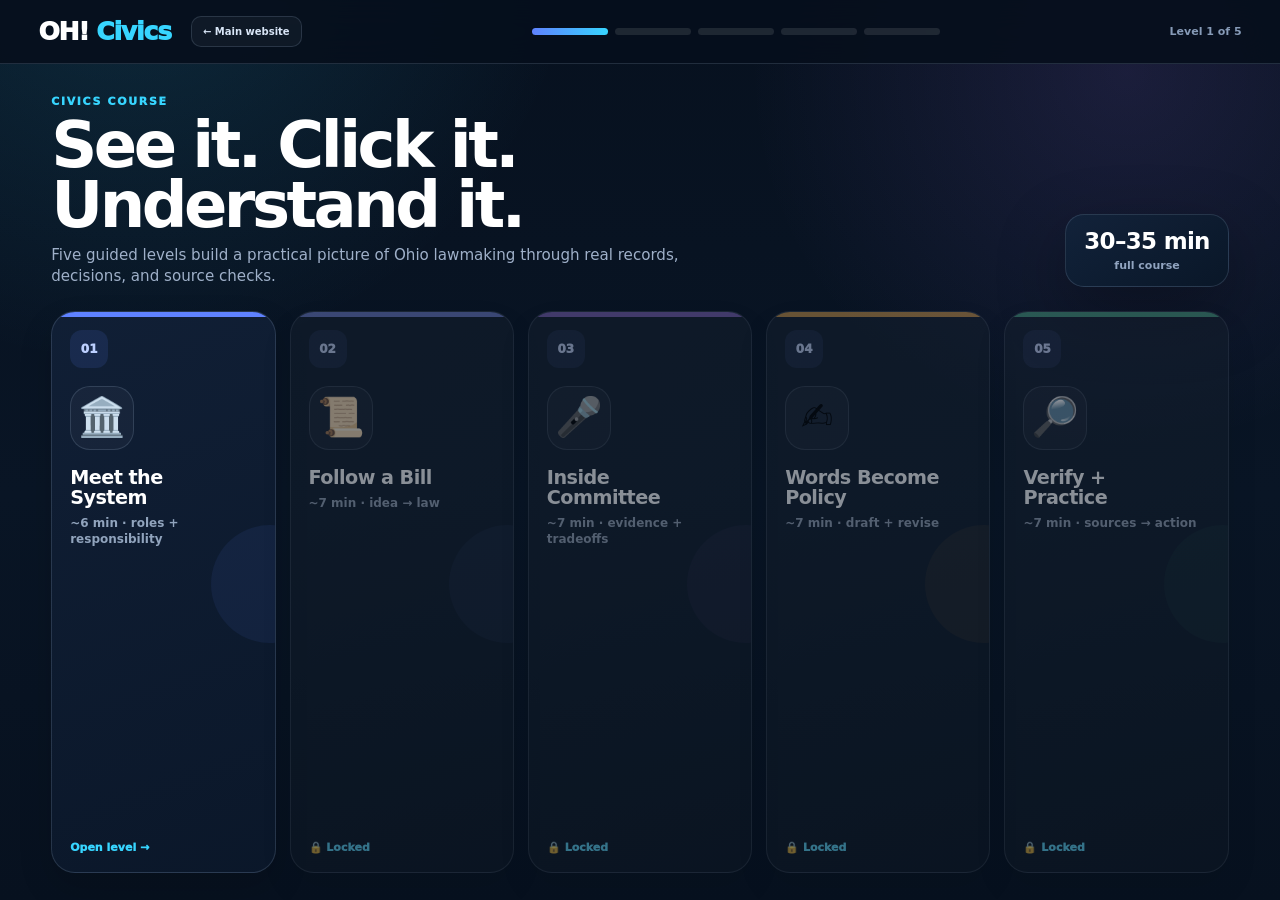
==== commit 8a014c29: "Unify course with professional OH Civics theme" ====
--- a/civics-course-latest.html
+++ b/civics-course-latest.html
@@ -204,6 +204,53 @@
 .next:hover{background:#1f57d2}.next.finish{background:var(--green);box-shadow:0 7px 16px rgba(31,168,102,.20)}
 .slide-dots{display:flex;gap:5px;margin-right:5px}
 .slide-dots i{display:block;width:7px;height:7px;border-radius:50%;background:#cfd8e5}.slide-dots i.on{background:var(--blue)}
+
+
+.deep-open{
+  margin-top:18px;align-self:flex-start;border:0;border-radius:13px;background:var(--navy);color:#fff;
+  padding:11px 14px;font-size:11px;font-weight:950;cursor:pointer;box-shadow:0 8px 18px rgba(17,33,63,.15)
+}
+.deep-open:hover{transform:translateY(-1px);background:#1b3159}
+.deep-modal{
+  position:absolute;inset:0;z-index:45;display:none;align-items:center;justify-content:center;
+  background:rgba(15,29,54,.58);backdrop-filter:blur(10px);padding:clamp(12px,2.5vw,30px)
+}
+.deep-modal.show{display:flex}
+.deep-card{
+  width:min(1040px,96vw);height:min(690px,92%);min-height:0;background:#fff;border:1px solid rgba(255,255,255,.7);
+  border-radius:30px;box-shadow:0 30px 90px rgba(9,22,45,.30);display:grid;grid-template-rows:auto minmax(0,1fr) auto;overflow:hidden
+}
+.deep-head{
+  padding:22px 26px 18px;display:grid;grid-template-columns:minmax(0,1fr) auto;gap:18px;align-items:start;
+  border-bottom:1px solid var(--line);background:linear-gradient(135deg,#f8fbff,#eef5ff)
+}
+.deep-label{font-size:10px;font-weight:950;letter-spacing:.13em;text-transform:uppercase;color:var(--blue)}
+.deep-head h2{margin:6px 0 0;color:var(--navy);font-size:clamp(25px,3.4vw,40px);line-height:1;letter-spacing:-.04em;max-width:22ch}
+.deep-close{width:38px;height:38px;border:0;border-radius:50%;background:#fff;color:var(--navy);font-size:22px;cursor:pointer;box-shadow:0 4px 12px rgba(20,33,61,.08)}
+.deep-grid{min-height:0;padding:22px 26px;display:grid;grid-template-columns:1fr 1fr;grid-template-rows:1fr 1fr;gap:12px;background:#f7f9fc}
+.deep-section{
+  min-height:0;border:1px solid var(--line);border-radius:19px;background:#fff;padding:18px 19px;overflow:hidden;
+  display:flex;flex-direction:column
+}
+.deep-section:nth-child(2){background:#f4f8ff}.deep-section:nth-child(3){background:#fffaf0}.deep-section:nth-child(4){background:#f3fbf7}
+.deep-section small{font-size:9px;font-weight:950;letter-spacing:.12em;text-transform:uppercase;color:var(--blue);margin-bottom:7px}
+.deep-section:nth-child(3) small{color:#996a09}.deep-section:nth-child(4) small{color:#17765d}
+.deep-section h3{font-size:16px;letter-spacing:-.02em;color:var(--navy);margin:0 0 7px}
+.deep-section p{font-size:12.5px;line-height:1.48;color:#53627a;margin:0}
+.deep-foot{
+  min-height:66px;padding:12px 20px 12px 26px;border-top:1px solid var(--line);background:#fff;
+  display:flex;align-items:center;justify-content:space-between;gap:18px
+}
+.deep-foot span{font-size:11px;color:var(--muted);font-weight:750}
+.deep-continue{border:0;border-radius:13px;background:var(--blue);color:#fff;padding:11px 16px;font-size:11px;font-weight:950;cursor:pointer;white-space:nowrap}
+@media(max-width:680px){
+  .deep-modal{padding:8px}.deep-card{width:100%;height:100%;border-radius:20px}
+  .deep-head{padding:15px 16px 12px}.deep-head h2{font-size:24px}
+  .deep-grid{padding:10px 12px;grid-template-columns:1fr;grid-template-rows:repeat(4,auto);gap:7px;overflow:auto}
+  .deep-section{padding:12px 13px;border-radius:13px;overflow:visible}.deep-section h3{font-size:13px}.deep-section p{font-size:10.5px;line-height:1.35}
+  .deep-foot{min-height:54px;padding:8px 10px 8px 13px}.deep-foot span{font-size:9px}.deep-continue{font-size:9.5px;padding:9px 11px}
+  .deep-open{margin-top:10px;font-size:9.5px;padding:8px 10px}
+}
 
 .module-intro{
   position:absolute;inset:0;z-index:30;background:rgba(236,242,249,.88);backdrop-filter:blur(10px);
@@ -292,11 +339,66 @@
   .real{padding:15px}.doc{min-height:145px}.game{min-height:145px}
 }
 </style>
+
+<style id="professional-course-theme">
+:root{
+  --navy:#07111f;--navy2:#142641;--blue:#5f82ff;--blue-2:#37d5ff;--blue-soft:rgba(55,213,255,.10);
+  --ink:#eef5ff;--muted:#9fb0c9;--line:rgba(181,205,236,.16);--paper:#101d31;--bg:#07111f;
+  --gold:#ffc969;--green:#49d7a5;--purple:#a976ff;--orange:#ff9b5b;--shadow:0 24px 70px rgba(0,0,0,.32)
+}
+html,body{background:radial-gradient(circle at 10% -10%,rgba(55,213,255,.14),transparent 30%),radial-gradient(circle at 88% 8%,rgba(169,118,255,.12),transparent 27%),linear-gradient(180deg,#07111f,#091525 55%,#07111f);color:var(--ink)}
+.topbar{background:rgba(6,15,28,.9);border-color:var(--line);backdrop-filter:blur(18px)}
+.brand{color:#fff}.brand span{color:var(--blue-2)}
+.site-back,.lesson-home{
+  display:inline-flex;align-items:center;justify-content:center;gap:6px;text-decoration:none;white-space:nowrap;
+  border:1px solid var(--line);background:rgba(255,255,255,.04);color:#d8e5f6;border-radius:10px;
+  padding:9px 11px;font-size:10px;font-weight:900
+}
+.site-back:hover,.lesson-home:hover{background:rgba(55,213,255,.08);border-color:rgba(55,213,255,.28)}
+.track-dot{background:rgba(255,255,255,.10)}.track-dot.on{background:linear-gradient(90deg,var(--blue),var(--blue-2))}.progress-copy{color:#879bb8}
+.home{background:transparent}
+.hero-copy .eyebrow,.kicker{color:var(--blue-2)}
+.hero h1{color:#fff}.hero p{color:var(--muted)}
+.hero-badge{background:linear-gradient(145deg,rgba(18,35,59,.95),rgba(10,23,40,.95));border-color:var(--line);box-shadow:var(--shadow)}
+.hero-badge b{color:#fff}.hero-badge span{color:#91a4c0}
+.module{background:linear-gradient(160deg,rgba(17,32,54,.97),rgba(11,24,42,.97));border-color:var(--line);box-shadow:0 15px 34px rgba(0,0,0,.14)}
+.module:hover:not(.locked){border-color:rgba(55,213,255,.30);box-shadow:var(--shadow)}
+.module h2{color:#fff}.module p{color:#91a4bd}.module-status{color:var(--blue-2)}
+.module-num{background:rgba(95,130,255,.12);color:#bdd0ff}.module-icon{background:rgba(255,255,255,.035);border-color:var(--line);box-shadow:none}
+.lesson{background:linear-gradient(180deg,#07111f,#091525)}
+.lessonbar{background:rgba(6,15,28,.94);border-color:var(--line);grid-template-columns:auto auto minmax(0,1fr) auto}
+.icon-btn{background:rgba(255,255,255,.06);color:#dce7f7}.lesson-title{color:#fff}.lesson-count{color:#8398b6}
+.slide{background:linear-gradient(150deg,rgba(17,32,54,.98),rgba(10,23,40,.98));border-color:var(--line);box-shadow:var(--shadow)}
+.slide h2{color:#fff}.slide p{color:#a2b3c9}.micro span{color:#b8c7da;background:rgba(255,255,255,.04);border-color:var(--line)}
+.visual{background:radial-gradient(circle at 82% 18%,rgba(55,213,255,.13),transparent 28%),radial-gradient(circle at 18% 82%,rgba(169,118,255,.11),transparent 26%),linear-gradient(145deg,#0c1b2f,#11243d);border-color:var(--line)}
+.big-icon{background:rgba(255,255,255,.04);border-color:var(--line);box-shadow:0 20px 50px rgba(0,0,0,.25)}
+.visual-caption{color:#8fa4c2}.map-step,.real,.person,.doc,.quiz button{background:rgba(255,255,255,.045);border-color:var(--line);color:#e9f1fb}
+.map-step,.real h3,.person b,.doc b{color:#f1f6ff}.real p,.person span{color:#91a5bf}.real-flow span{background:rgba(255,255,255,.05);border-color:var(--line);color:#b5c5d9}
+.quiz button:hover{border-color:rgba(55,213,255,.45)}.quiz button.right{background:rgba(73,215,165,.10);border-color:rgba(73,215,165,.55)}.quiz button.wrong{background:rgba(255,155,91,.09);border-color:rgba(255,155,91,.55)}
+.game{background:linear-gradient(145deg,#122747,#1a3558);border:1px solid rgba(55,213,255,.12)}.game.alt{background:linear-gradient(145deg,#2a1e45,#4a2d75);border:1px solid rgba(169,118,255,.18)}
+.bubble{background:#0e2038;border:1px solid var(--line);color:#f4f8ff}.guide-name{color:var(--blue-2)}
+.prev{background:rgba(255,255,255,.04)!important;color:#e4edf8;border-color:var(--line)!important}.next{background:linear-gradient(135deg,#4568e8,#5f82ff)}
+.module-intro,.deep-modal{background:rgba(4,11,21,.82);backdrop-filter:blur(14px)}
+.intro-card,.deep-card{background:linear-gradient(160deg,#101f35,#0b1728);border-color:var(--line);box-shadow:var(--shadow)}
+.intro-card h2,.deep-head h2{color:#fff}.intro-card p{color:#9fb0c9}.intro-avatar,.avatar{background:linear-gradient(145deg,#37d5ff,#5f82ff);border-color:#0c1829}
+.deep-head{background:linear-gradient(135deg,#12233d,#0d1b30);border-color:var(--line)}
+.deep-section{background:rgba(255,255,255,.035);border-color:var(--line)}.deep-section:nth-child(2){background:rgba(95,130,255,.055)}.deep-section:nth-child(3){background:rgba(255,201,105,.045)}.deep-section:nth-child(4){background:rgba(73,215,165,.045)}
+.deep-section h3{color:#f3f7ff}.deep-section p{color:#9fb1ca}.deep-foot{background:#0c192b;border-color:var(--line)}.deep-close{background:rgba(255,255,255,.06);color:#fff}
+.source-link{color:var(--blue-2)}
+@media(max-width:680px){
+  .topbar{grid-template-columns:auto auto minmax(0,1fr);display:grid}
+  .site-back{padding:7px 8px;font-size:8.5px}
+  .lessonbar{grid-template-columns:auto auto minmax(0,1fr) auto}
+  .lesson-home{padding:7px 8px;font-size:8px}
+}
+</style>
+
 </head>
 <body>
 <div id="app">
   <header class="topbar">
     <a class="brand" href="index.html" aria-label="Back to OH! Civics home" title="Back to OH! Civics home">OH! <span>Civics</span></a>
+    <a class="site-back" href="index.html">← Main website</a>
     <div class="course-track" id="courseTrack"></div>
     <div class="progress-copy" id="progressCopy">Level 1 of 5</div>
   </header>
@@ -317,6 +419,7 @@
 <section class="lesson" id="lesson">
   <header class="lessonbar">
     <button class="icon-btn" id="closeBtn" aria-label="Close module">×</button>
+    <a class="lesson-home" href="index.html">← Main site</a>
     <div class="lesson-title" id="lessonTitle"></div>
     <div class="lesson-count" id="lessonCount"></div>
   </header>
@@ -336,6 +439,23 @@
       <div class="slide-dots" id="slideDots"></div>
       <button class="prev" id="prevBtn">← Back</button>
       <button class="next" id="nextBtn">Next →</button>
+    </div>
+
+
+    <div class="deep-modal" id="deepModal" role="dialog" aria-modal="true" aria-labelledby="deepTitle">
+      <div class="deep-card">
+        <div class="deep-head">
+          <div><div class="deep-label" id="deepLabel">Deep Dive</div><h2 id="deepTitle"></h2></div>
+          <button class="deep-close" id="deepClose" aria-label="Close explanation">×</button>
+        </div>
+        <div class="deep-grid">
+          <section class="deep-section"><small>What this means</small><h3>Understand the idea</h3><p id="deepMeaning"></p></section>
+          <section class="deep-section"><small>Why it matters</small><h3>Connect it to power</h3><p id="deepWhy"></p></section>
+          <section class="deep-section"><small>Practical example</small><h3>See it in action</h3><p id="deepExample"></p></section>
+          <section class="deep-section"><small>Think like a civic researcher</small><h3>What should you ask next?</h3><p id="deepQuestion"></p></section>
+        </div>
+        <div class="deep-foot"><span>Read the explanation, then return to the visual to apply it.</span><button class="deep-continue" id="deepContinue">Continue to visual →</button></div>
+      </div>
     </div>
 
     <div class="module-intro" id="moduleIntro">
@@ -428,6 +548,55 @@
 }
 ];
 
+
+const DEEP = [
+[
+ {meaning:"Separation of powers is a way of dividing government responsibilities so that one institution does not perform every job. In Ohio, the legislature writes and passes statutes, executive institutions administer and enforce many of those laws, and courts resolve legal disputes that come before them.",why:"This matters because the same public issue can involve several institutions at different moments. If you do not identify which institution is acting, it is easy to blame or credit the wrong part of government for a decision.",example:"Imagine Ohio creates a new grant program. The General Assembly can authorize it in law and provide funding. An executive agency may design forms and administer the program. A court might later decide a dispute about how the law applies.",question:"When you hear that 'Ohio government did something,' ask: Which branch acted? What legal authority was it using? Was it making a rule, carrying out a law, or resolving a dispute?"},
+ {meaning:"Ohio's General Assembly has two chambers: the House of Representatives and the Senate. A state bill does not become law simply because one chamber supports it; the legislative process requires action that results in both chambers agreeing to the same text.",why:"This is why a headline saying a bill 'passed' can be incomplete. It may have passed a committee, one chamber, or both chambers. Those are very different procedural positions.",example:"If a House bill passes the House, that is a major step, but it still has to move through the Senate process. If the Senate changes the text, the chambers must resolve the difference before the measure can move forward.",question:"Whenever you see the word 'passed,' ask: Passed what—committee, House, Senate, or the entire legislature?"},
+ {meaning:"A statute often sets the legal framework, but implementation requires someone to carry it out. Agencies may administer programs, issue guidance or rules when authorized, process applications, collect information, enforce requirements, or distribute funds.",why:"Policy arguments often mix together two questions: what the law says and how the law is implemented. Those can produce different problems and different points of public accountability.",example:"A law might create an eligibility standard for a program. The agency administering the program may then need procedures for applications, documentation, deadlines, and appeals. Those implementation choices can shape how the law is experienced.",question:"If a policy is not working as expected, ask whether the problem comes from the statute itself, the resources provided, or the way the responsible agency is implementing it."},
+ {meaning:"Courts generally act through actual legal disputes. Their role is not to rewrite a policy because they prefer a different outcome; they interpret legal text, apply constitutions and statutes, and resolve disputes within the cases before them.",why:"Understanding this keeps judicial power distinct from legislative power. A court ruling can have major policy consequences, but the court's formal task is a legal one tied to a dispute and legal authority.",example:"If two parties disagree about whether a state law authorizes a particular government action, a court may interpret the statute or constitutional provision and decide the case. The legislature can sometimes respond by changing the law, subject to constitutional limits.",question:"When reading about a court decision, ask: What legal question was before the court? What text or precedent did the court interpret?"},
+ {meaning:"H.B. 96 is useful because its official timeline shows multiple institutions acting at different stages. The legislature debated and passed versions of the bill, the Governor signed it and issued line-item vetoes, and the legislature later voted on some vetoed items.",why:"One timeline can show why 'the government' is too vague a phrase. Different actors have different powers, and the sequence of actions matters.",example:"The official H.B. 96 status record shows House and Senate passage, conference activity, delivery to the Governor, the June 30, 2025 signature, a July line-item veto receipt, and later legislative votes on vetoed items.",question:"Look at any multi-step policy story and label each action by institution. Which actions were legislative? Which were executive? Did any later action change an earlier one?"},
+ {meaning:"Changing an Ohio statute is a legislative act. Courts can interpret statutes and agencies can implement them, but the General Assembly is the institution that considers and passes bills to create or amend statutory law.",why:"Civic participation is more effective when it is directed at the institution with the relevant authority. Sending a legislative concern to an institution that cannot enact the requested statutory change wastes effort.",example:"If a resident wants Ohio law to create a new statewide requirement, the legislative process is the place where the statutory proposal would be introduced, heard, amended, debated, and voted on.",question:"Before contacting government, ask: What exact action do I want, and which institution has legal authority to take that action?"}
+],
+[
+ {meaning:"A policy idea is not yet legislation. It becomes a bill when legislative language is drafted and formally introduced. That change matters because the text—not the slogan or goal—defines what the proposal would actually do.",why:"Broad goals can hide major design choices. Two legislators can agree on a goal and still disagree about eligibility, enforcement, funding, exceptions, or timing.",example:"A goal such as 'expand access to care' could become many different bills depending on who qualifies, what services are covered, what entity pays, and when the program begins.",question:"When you hear a policy goal, ask: What language would have to appear in law for that goal to become an enforceable program or rule?"},
+ {meaning:"Introduction gives a proposal a formal place in the legislative process. A bill receives an identifying number and can then be referred to a committee. That is the beginning of consideration, not proof that the proposal has broad support.",why:"People frequently confuse proposal, passage, and enactment. Knowing the difference helps you read political claims more precisely.",example:"A newly introduced bill can exist for months without advancing. It may receive hearings, be amended, remain in committee, or never reach a floor vote.",question:"If someone says 'Ohio is doing X' because a bill was introduced, ask whether the bill is merely proposed or has actually advanced through later stages."},
+ {meaning:"Committees are smaller working groups that examine bills in more detail. They can hear testimony, ask questions, consider amendments or substitute versions, report a bill to the full chamber, or take no further action.",why:"This stage is where technical details and stakeholder concerns often become visible. Committee inaction can be just as consequential as a recorded vote because a bill may never reach the floor.",example:"A committee might hear that a proposed program has an unclear eligibility rule. Members could amend that language before deciding whether to report the bill.",question:"When tracking a bill in committee, ask: How many hearings has it had? What testimony was submitted? Has the text changed? Has the committee reported it?"},
+ {meaning:"A committee report does not finish the process. The full chamber must still decide whether to pass the bill. Floor debate and voting move the proposal from committee work to a decision by the chamber as a whole.",why:"This creates another point where a proposal can change or fail. It also means a committee's recommendation is not equivalent to final legislative approval.",example:"A bill can be reported by committee and then fail to receive enough votes on the floor. Conversely, a heavily amended committee version may be the version the chamber ultimately debates.",question:"If a bill clears committee, ask what version was reported and whether the full chamber has actually voted on that version."},
+ {meaning:"The second chamber conducts its own review. It is not simply rubber-stamping the first chamber's work. Its committee and floor process can produce a different version of the bill.",why:"Bicameral review creates another opportunity for scrutiny and another source of disagreement. That is why the text can evolve even after a major 'passage' vote.",example:"The House might pass one version while the Senate later passes a substitute version with different provisions. The bill still cannot proceed as final legislation until the chambers resolve the differences.",question:"When a bill moves to the second chamber, compare the version it received with the version it eventually passed."},
+ {meaning:"Both chambers need to agree on the same text. If one chamber amends a bill and the other refuses to accept those amendments, lawmakers may use a conference committee to negotiate a common version.",why:"This is where the idea of 'same bill number' can be misleading. The number may remain constant while the text being negotiated changes.",example:"A conference report can contain compromises that were not present in either chamber's earlier version. Both chambers then must vote on that report.",question:"When you hear that House and Senate negotiators reached a deal, ask to see the conference report or final agreed text rather than relying only on descriptions of the deal."},
+ {meaning:"The H.B. 96 status page works like a procedural ledger. It records introduction, committee referrals, substitute reports, chamber passage, disagreement over Senate amendments, conference action, delivery to the Governor, signature, and later veto-related activity.",why:"A primary-source timeline lets you reconstruct events without depending on one narrator's interpretation. It is especially useful when public descriptions use vague terms like 'passed,' 'blocked,' or 'changed.'",example:"For H.B. 96, the official record shows the House refused to concur in Senate amendments on June 11, 2025; the Senate then asked for a conference committee on June 12; both chambers agreed to the conference report on June 25.",question:"Try reading a status page from bottom to top. Can you explain what changed at each checkpoint and why the next step became necessary?"},
+ {meaning:"When the second chamber changes a bill, the first chamber must decide whether to accept those changes. If it does not, the chambers need another mechanism—such as conference—to reach identical text.",why:"This prevents two different versions from becoming one law by accident. Agreement is about the language, not just the general policy topic.",example:"If the House approves version A and the Senate approves version B, neither version alone represents the final agreement of both chambers. A later vote must resolve that mismatch.",question:"When comparing two chamber votes, ask whether they approved identical text or different versions."}
+],
+[
+ {meaning:"Witness categories describe a person's position in the hearing record. A sponsor explains the proposal; proponents support it; opponents oppose it; interested parties may offer information or seek changes without fitting neatly into support or opposition.",why:"Labels are useful for orientation but not for evaluating truth. A proponent can make a weak factual claim, and an opponent can make a strong one—or vice versa.",example:"When reading testimony, separate the witness's position from the evidence offered. Ask what sources, data, experience, or assumptions support the argument.",question:"Could you summarize a witness's strongest claim without using the words 'proponent' or 'opponent'? If not, you may be relying too much on the label."},
+ {meaning:"A useful way to read testimony is to identify four layers: the claim being made, the evidence supporting it, the people or systems affected, and the tradeoff or uncertainty that remains.",why:"Political disagreement often becomes clearer when you discover which layer is contested. People may agree on the goal but disagree about evidence, costs, risk, or implementation.",example:"One witness might say a requirement improves safety and cite professional guidance; another might argue it creates access barriers and cite implementation data. The disagreement is more specific than simply 'for' versus 'against.'",question:"For each witness, write one sentence for claim, evidence, impact, and tradeoff. Where do the witnesses actually conflict?"},
+ {meaning:"Committees are working bodies, not just speaking venues. Testimony can expose ambiguities or implementation problems that lead members to propose amendments or a substitute bill before deciding whether to report the measure.",why:"This is where listening can translate into legislative design. The important question is not only 'who spoke?' but 'did the information change the text or the committee's decision?'",example:"If several witnesses identify the same unclear definition, a committee might revise that definition rather than accepting or rejecting the whole bill unchanged.",question:"After a hearing, compare the next available bill text. Did any language change in a way that responds to issues raised in testimony?"},
+ {meaning:"H.B. 750's 2026 committee page shows a progression across multiple hearings: sponsor testimony, a group of proponent witnesses, later opponent testimony, and continued committee activity.",why:"That record illustrates how a committee can accumulate information over time rather than deciding everything in one meeting.",example:"A learner can open the individual testimony documents and compare what different witnesses emphasize. The point is not to count supporters and opponents like votes; testimony is evidence and argument, while legislators make the decision.",question:"Choose two witnesses from different positions. What facts do they agree on? What assumptions or predicted effects lead them to different conclusions?"},
+ {meaning:"H.B. 561's committee record provides another example of a hearing process in which supporting testimony appeared at earlier hearings and opposing testimony appeared later.",why:"Looking across multiple hearings helps you avoid treating one day's witness list as the entire public record.",example:"The official page shows proponents at the February 4 and March 18, 2026 hearings and opponents at the March 25 hearing. That sequence gives a learner multiple sets of arguments to compare.",question:"If you only watched one hearing, what perspectives might you miss? How would that affect your understanding of the committee record?"},
+ {meaning:"Conflicting factual claims should trigger investigation, not an immediate choice of sides. A committee staffer or careful citizen should compare the evidence offered, the relevant bill language, and credible underlying sources.",why:"This is the difference between evaluating an argument and evaluating a speaker. Civic literacy depends on being able to test claims even when you already agree with the speaker's conclusion.",example:"If two witnesses disagree about how many people a proposal would affect, look for the source of each estimate and check whether they use the same population, timeframe, and definition.",question:"What evidence would change your mind? If the answer is 'nothing,' you are no longer evaluating the factual claim."},
+ {meaning:"Testimony contributes to the legislative record, but witnesses do not enact legislation. Committee members still decide whether to amend, report, postpone, or reject a bill, and later stages may still be required.",why:"This distinction prevents public participation from being misunderstood as direct lawmaking. Testimony can influence a decision without mechanically determining it.",example:"A hearing could contain overwhelming testimony on one side and the committee could still take a different action. That would raise questions about lawmakers' reasoning, but it would not make the vote procedurally invalid simply because witness counts differed.",question:"After reading testimony, look for the committee's actual next action. Did it hold another hearing, amend the bill, report it, or take no recorded action?"}
+],
+[
+ {meaning:"Legislative drafting turns values and goals into legal instructions. Words such as 'shall,' definitions of covered people, exceptions, dates, funding amounts, and reporting duties can determine how broad or narrow a policy becomes.",why:"Two bills can share the same title or goal while producing very different real-world results. The operational details decide who must do what and under what conditions.",example:"A grant program limited to counties below a population threshold would operate differently from a statewide program even if both are described as 'supporting local arts.'",question:"For any proposal, underline the words that define who qualifies, what is required, and who has discretion."},
+ {meaning:"A fast policy read asks five practical questions: who is affected, what action is required or authorized, what resources support it, when it takes effect, and which institution administers it.",why:"These questions convert abstract policy language into an implementation map. They also reveal gaps that a slogan cannot answer.",example:"A bill may promise a new service but provide no funding mechanism or implementing agency. That does not automatically make it impossible, but it signals important design questions.",question:"Could you explain who would receive the policy, who would deliver it, who would pay, and when it would begin? If not, keep reading the text."},
+ {meaning:"Amendments and substitute bills allow lawmakers to change legislative text while the bill keeps its identifying number. A later version can differ substantially from the introduced version.",why:"Public debate can become misleading when people quote an earlier version after the text has changed. Accurate analysis depends on matching claims to the correct version and date.",example:"A provision criticized when a bill was introduced might be narrowed, expanded, or removed in a substitute version. A fair description should say which version contains the provision.",question:"When someone quotes a bill, ask for the version or date. Is the quoted language still in the current text?"},
+ {meaning:"H.B. 96's documents page makes version change visible. The site provides official legislative documents from introduction through committee reports, chamber-passed versions, conference, and enrollment.",why:"Version history turns a vague claim like 'the bill changed' into a specific research task: identify the old language, identify the new language, and explain the difference.",example:"If a provision appears in the Senate-passed version but not in the enrolled version, the version history can show that it did not survive the final agreement.",question:"Pick one section of a bill and trace it across two versions. What words changed, and what practical effect could that wording change have?"},
+ {meaning:"A broad goal becomes a workable program only after lawmakers specify its mechanics. Eligibility defines who can participate; funding identifies resources; rules define allowable uses or duties; reporting creates information for oversight.",why:"These choices distribute benefits, burdens, discretion, and accountability. They are often where policy tradeoffs become concrete.",example:"For a fictional arts-grant bill, limiting eligibility to nonprofit organizations would exclude individual artists. Allowing both would broaden access but might require a different review process or budget.",question:"Take any policy goal and write four headings: eligibility, funding, administration, accountability. What would you put under each?"},
+ {meaning:"Eligibility language identifies the people, organizations, places, or conditions covered by a policy. Without it, administrators may not know who can participate and the public may not know who is included or excluded.",why:"Eligibility rules can quietly determine the scale and distribution of a program more than the program's title does.",example:"A program for 'small communities' needs a definition of small. Population, tax base, geography, or another measure could produce different eligible groups.",question:"When you see an eligibility threshold, ask why that threshold was chosen and which groups fall just outside it."},
+ {meaning:"A stable title does not guarantee stable substance. Bill numbers and titles help identify legislation, but amendments can change operative language throughout the process.",why:"This is essential for fact-checking. A statement that was accurate about the introduced version may become outdated after amendments.",example:"Someone may circulate a screenshot of language from an earlier draft even after a substitute bill replaces it. The screenshot can be authentic and still be misleading about the current proposal.",question:"Before sharing a quotation from legislation, can you identify the version, date, and whether it is still current?"}
+],
+[
+ {meaning:"Source selection should follow the claim. A procedural claim is best checked against a status history; a wording claim against bill text; a testimony claim against the committee record; a vote claim against the recorded vote.",why:"Using the wrong source can create false confidence. An official press release may be authoritative about what an office says, but it may not be the best evidence for the exact language of a bill.",example:"If a post says 'the bill passed the Senate yesterday,' the bill's official status or vote record is more directly relevant than a campaign email reacting to the vote.",question:"Before opening a source, state the claim in one sentence. What record would contain direct evidence for that exact claim?"},
+ {meaning:"Verification has two layers: determine whether the narrow factual statement is supported, then check whether surrounding context changes its meaning. A true sentence can still create a misleading impression if it omits later or earlier events.",why:"Political information often compresses long processes into one line. Context helps distinguish a correct fact from a complete account.",example:"The H.B. 96 status page supports the claim that the Governor signed the bill on June 30, 2025. The same page also records later veto-related legislative activity, which matters if someone implies the entire story ended at the signature.",question:"After confirming a claim, read the entries immediately before and after it. Does the larger timeline add context a short post omitted?"},
+ {meaning:"To determine whether legislation changed, compare text—not reactions to the text. Version histories, substitute bills, amendments, and committee documents can show the actual language before and after a change.",why:"Commentary can accurately describe a change, exaggerate it, or miss it. The text lets you test the description.",example:"If a summary says an eligibility requirement was removed, search both versions for the relevant definition or section and compare them directly.",question:"Can you quote the exact old language and new language? If you cannot, you probably have not yet verified the claimed change."},
+ {meaning:"A claim about who testified or how witnesses were categorized should be checked against the committee record. That record can list hearing dates, witness names, organizations, testimony categories, and submitted documents.",why:"This distinguishes evidence about participation from impressions based on clips, selected testimony, or social-media attention.",example:"The H.B. 750 committee page lists witness categories across its hearings. That lets you verify whether a named person actually testified and whether the record identifies them as a sponsor, proponent, or opponent.",question:"Does the claim concern the number of witnesses, their stated position, or what they argued? Each may require a different part of the record."},
+ {meaning:"The games are simulations of two different legislative skills. Health Committee focuses on evaluating testimony and deciding what information or revision is needed. Culture Drafting focuses on building precise language that can be implemented.",why:"Practice is more useful when the game mechanic corresponds to a real civic task. Otherwise the learner may master the game without understanding government.",example:"In the committee game, choosing an amendment after hearing a specific implementation concern mirrors the logic of committee revision. In the drafting game, adding eligibility and accountability clauses mirrors the structure of policy design.",question:"While playing, name the real-world skill behind each action. Are you gathering evidence, interpreting language, revising policy, or making a procedural decision?"},
+ {meaning:"A committee decision should connect evidence to action. The useful sequence is to hear claims, inspect evidence, identify uncertainty, ask targeted questions, and decide whether the bill needs more information, different language, or a vote.",why:"This keeps the exercise from becoming a popularity contest. Good legislative reasoning explains why the next procedural step follows from what the committee learned.",example:"If testimony reveals that a definition unintentionally excludes a group the sponsor intended to cover, an amendment may be more responsive than simply voting yes or no on the original language.",question:"Before choosing a committee action in the game, finish the sentence: 'Because the evidence showed ___, the next step should be ___.'"},
+ {meaning:"Drafting is a construction problem. A complete policy needs pieces that work together: a goal, defined scope, operational mechanism, administration, funding or authority where relevant, and accountability.",why:"A missing piece can make an otherwise appealing idea hard to implement or evaluate. The drafting game asks you to notice those structural gaps.",example:"A bill that funds a program but never identifies who administers it creates an implementation question. A bill that creates duties but no reporting may make later oversight harder.",question:"After assembling a draft, try to break it: Who is uncertain about their role? What happens if someone does not comply? How will anyone know whether the policy worked?"},
+ {meaning:"Civic literacy is not memorizing every rule of procedure. It is the ability to identify the institution, locate the record, read the relevant language, distinguish evidence from advocacy, and explain what happened in sequence.",why:"Those skills transfer to unfamiliar issues. You do not need to know every bill in advance if you know how to investigate one responsibly.",example:"A new bill you have never seen can still be approached systematically: open the official page, identify its current status, read the current version, inspect committee activity, and compare claims against those records.",question:"For the next political claim you encounter, can you name the institution, the action, the relevant primary source, and one important piece of context before deciding what you think?"}
+]
+];
 let unlocked = Number(localStorage.getItem("ohCourseUnlockedV2") || 0);
 let completed = JSON.parse(localStorage.getItem("ohCourseCompletedV2") || "[]");
 let activeLevel = 0;
@@ -448,6 +617,16 @@
 const introSmall = document.getElementById("introSmall");
 const introTitle = document.getElementById("introTitle");
 const introText = document.getElementById("introText");
+const deepModal = document.getElementById("deepModal");
+const deepTitle = document.getElementById("deepTitle");
+const deepLabel = document.getElementById("deepLabel");
+const deepMeaning = document.getElementById("deepMeaning");
+const deepWhy = document.getElementById("deepWhy");
+const deepExample = document.getElementById("deepExample");
+const deepQuestion = document.getElementById("deepQuestion");
+const deepClose = document.getElementById("deepClose");
+const deepContinue = document.getElementById("deepContinue");
+const deepSeen = new Set();
 
 function renderHome(){
   modulesEl.innerHTML="";
@@ -504,12 +683,29 @@
   return '<div class="visual"></div>';
 }
 
+
+function openDeep(auto=false){
+  const s=course[activeLevel].slides[activeSlide];
+  const d=DEEP[activeLevel]&&DEEP[activeLevel][activeSlide];
+  if(!d)return;
+  deepLabel.textContent="Level "+(activeLevel+1)+" • Lesson "+(activeSlide+1);
+  deepTitle.textContent=s.title;
+  deepMeaning.textContent=d.meaning;
+  deepWhy.textContent=d.why;
+  deepExample.textContent=d.example;
+  deepQuestion.textContent=d.question;
+  deepModal.classList.add("show");
+  if(auto)deepSeen.add(activeLevel+"-"+activeSlide);
+}
+function closeDeep(){deepModal.classList.remove("show");}
+
 function renderSlide(){
   const s=course[activeLevel].slides[activeSlide];
   lessonCount.textContent=(activeSlide+1)+" / "+course[activeLevel].slides.length;
   guideText.textContent=s.guide;
   const chips=s.chips?'<div class="micro">'+s.chips.map(x=>'<span>'+x+'</span>').join("")+'</div>':"";
-  slide.innerHTML='<div class="slide-copy"><div class="kicker">'+s.kicker+'</div><h2>'+s.title+'</h2><p>'+s.text+'</p>'+chips+(s.source&&s.type!=="real"?'<a class="source-link" href="'+SOURCE[s.source]+'" target="_blank" rel="noreferrer">Official Ohio source ↗</a>':'')+'</div>'+makeVisual(s);
+  slide.innerHTML='<div class="slide-copy"><div class="kicker">'+s.kicker+'</div><h2>'+s.title+'</h2><p>'+s.text+'</p>'+chips+'<button class="deep-open" id="deepOpen">Open full explanation →</button>'+(s.source&&s.type!=="real"?'<a class="source-link" href="'+SOURCE[s.source]+'" target="_blank" rel="noreferrer">Official Ohio source ↗</a>':'')+'</div>'+makeVisual(s);
+  document.getElementById("deepOpen").onclick=()=>openDeep(false);
 
   if(s.type==="quiz"){
     slide.querySelectorAll("[data-answer]").forEach(btn=>{
@@ -527,6 +723,8 @@
   const last=activeSlide===course[activeLevel].slides.length-1;
   nextBtn.textContent=last?"Finish level ✓":"Next →";
   nextBtn.classList.toggle("finish",last);
+  const deepKey=activeLevel+"-"+activeSlide;
+  if(!deepSeen.has(deepKey))setTimeout(()=>openDeep(true),80);
 }
 
 function finishLevel(){
@@ -540,7 +738,10 @@
 }
 
 document.getElementById("startBtn").onclick=()=>intro.classList.remove("show");
-document.getElementById("closeBtn").onclick=()=>lesson.classList.remove("open");
+document.getElementById("closeBtn").onclick=()=>{closeDeep();lesson.classList.remove("open");};
+deepClose.onclick=closeDeep;
+deepContinue.onclick=closeDeep;
+deepModal.addEventListener("click",e=>{if(e.target===deepModal)closeDeep();});
 prevBtn.onclick=()=>{if(activeSlide>0){activeSlide--;renderSlide()}};
 nextBtn.onclick=()=>{
   if(activeSlide<course[activeLevel].slides.length-1){activeSlide++;renderSlide()}
@@ -548,6 +749,7 @@
 };
 document.addEventListener("keydown",e=>{
   if(!lesson.classList.contains("open")||intro.classList.contains("show"))return;
+  if(e.key==="Escape"&&deepModal.classList.contains("show")){closeDeep();return;}
   if(e.key==="Escape")lesson.classList.remove("open");
   if(e.key==="ArrowRight")nextBtn.click();
   if(e.key==="ArrowLeft"&&activeSlide>0)prevBtn.click();
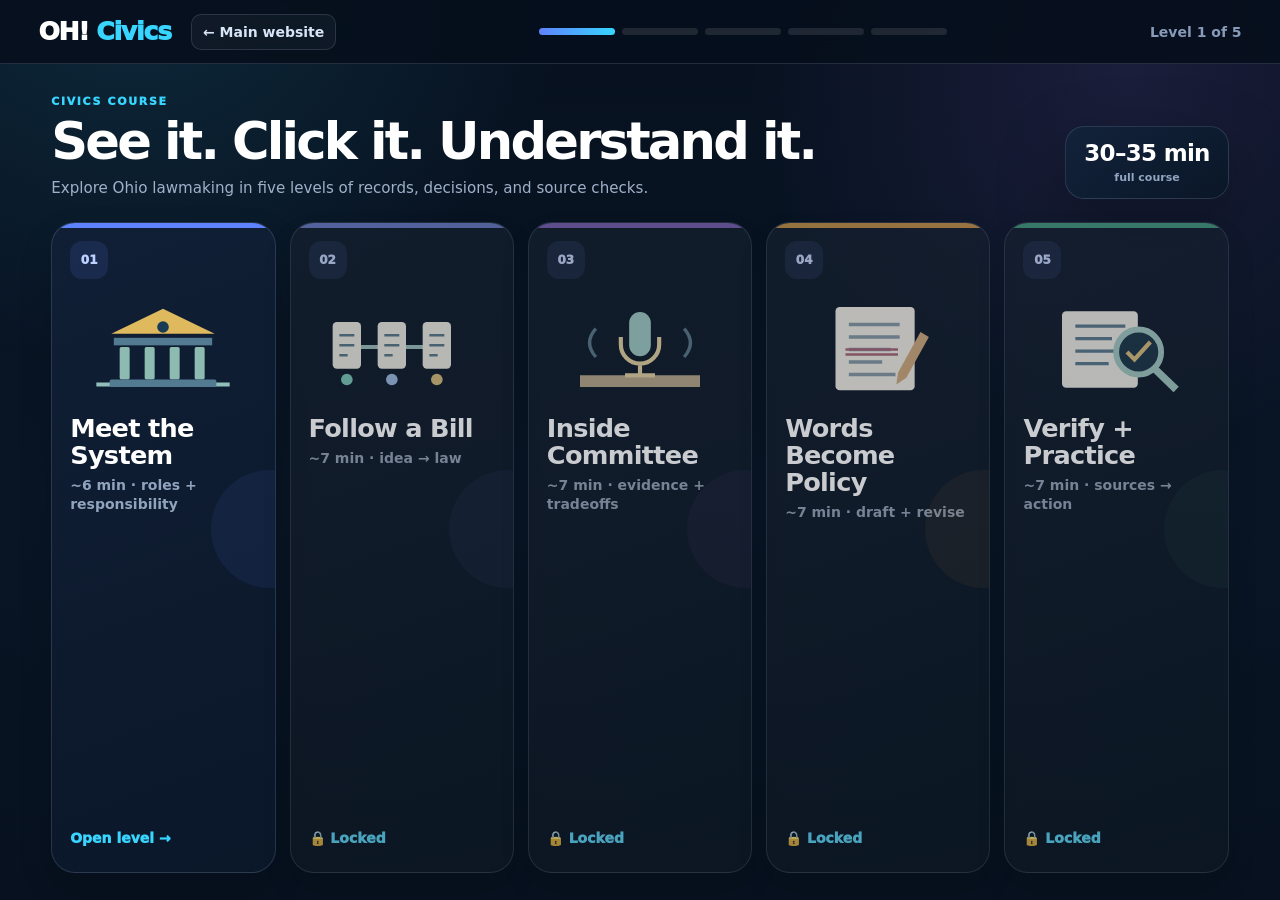
==== commit e6b32973: "Improve civic learning visuals, animate course guides, and add representative search" ====
--- a/civics-course-latest.html
+++ b/civics-course-latest.html
@@ -393,7 +393,255 @@
 }
 </style>
 
-</head>
+
+<style id="interactive-learning-upgrade">
+/* Readability: use the space for actual reading rather than tiny copy. */
+.slide-copy{padding:clamp(30px,4.2vw,58px);overflow:auto}
+.slide h2{max-width:16ch;font-size:clamp(32px,3.8vw,52px);line-height:1.02}
+.slide p{max-width:52ch;font-size:clamp(16px,1.35vw,19px);line-height:1.62;color:#bdcadc}
+.micro span{font-size:12px;line-height:1.2;padding:8px 11px}
+.deep-card{width:min(1160px,97vw);height:min(780px,94%);max-height:94vh}
+.deep-grid{overflow:auto;align-content:start;grid-auto-rows:minmax(0,auto)}
+.deep-section{overflow:visible;padding:21px 22px}
+.deep-section small{font-size:10px;margin-bottom:8px}
+.deep-section h3{font-size:18px;line-height:1.25;margin-bottom:9px}
+.deep-section p{font-size:15.5px;line-height:1.64;color:#bdcadc}
+.deep-foot span{font-size:12px}
+.deep-open{font-size:12px;padding:11px 14px;background:linear-gradient(135deg,#4568e8,#5f82ff)}
+.source-link{font-size:12px}
+
+/* Guide character: appears on every slide without blocking the lesson. */
+.coach-pop{
+  position:absolute;z-index:30;right:clamp(16px,3vw,42px);top:76px;width:min(390px,calc(100vw - 32px));
+  display:grid;grid-template-columns:64px minmax(0,1fr);gap:12px;align-items:start;
+  border:1px solid rgba(55,213,255,.25);border-radius:20px;padding:14px 14px 13px;
+  background:linear-gradient(145deg,rgba(13,31,52,.97),rgba(8,22,39,.98));
+  box-shadow:0 24px 70px rgba(0,0,0,.34);transform:translateY(-18px) translateX(22px);opacity:0;
+  pointer-events:none;transition:.34s cubic-bezier(.2,.85,.2,1)
+}
+.coach-pop.show{transform:translateY(0) translateX(0);opacity:1;pointer-events:auto}
+.coach-character{
+  position:relative;width:62px;height:72px;border-radius:18px 18px 24px 24px;
+  display:grid;place-items:center;font-size:38px;background:linear-gradient(145deg,#37d5ff,#5f82ff);
+  box-shadow:inset 0 0 0 1px rgba(255,255,255,.35),0 10px 24px rgba(55,213,255,.14)
+}
+.coach-character:after{content:"";position:absolute;width:8px;height:8px;border-radius:50%;right:-3px;top:8px;background:#49d7a5;box-shadow:0 0 0 4px rgba(73,215,165,.12)}
+.coach-copy small{display:block;color:#56ddff;text-transform:uppercase;letter-spacing:.12em;font-size:8.5px;font-weight:950}
+.coach-copy p{margin:5px 0 10px;color:#eef5ff;font-size:12.5px;line-height:1.5}
+.coach-actions{display:flex;gap:6px;flex-wrap:wrap}
+.coach-actions button{
+  border-radius:9px;padding:7px 9px;font-size:9px;font-weight:900;cursor:pointer;
+  border:1px solid rgba(181,205,236,.18);background:rgba(255,255,255,.04);color:#dce8f8
+}
+.coach-actions button.primary-coach{background:rgba(95,130,255,.18);border-color:rgba(95,130,255,.34);color:#fff}
+.coach-close{position:absolute;right:9px;top:8px;width:26px;height:26px!important;padding:0!important;border-radius:50%!important}
+
+/* Teaching visuals: every visual has a readable story, not a decorative icon. */
+.visual{align-items:stretch;justify-content:stretch;padding:clamp(18px,2.5vw,32px)}
+.visual-story{
+  position:relative;z-index:2;width:100%;height:100%;min-height:300px;display:flex;flex-direction:column;
+  justify-content:center;gap:14px
+}
+.visual-label{font-size:9px;font-weight:950;letter-spacing:.13em;text-transform:uppercase;color:#56ddff}
+.visual-story-title{font-size:18px;font-weight:950;letter-spacing:-.025em;color:#f5f9ff}
+.visual-story-status{
+  min-height:46px;border:1px solid rgba(181,205,236,.15);border-radius:13px;padding:11px 12px;
+  background:rgba(5,14,27,.40);color:#b8c8dc;font-size:11.5px;line-height:1.45
+}
+.visual-controls{display:flex;justify-content:flex-end}
+.replay-visual{
+  border:1px solid rgba(55,213,255,.22);background:rgba(55,213,255,.06);color:#c8f5ff;
+  border-radius:9px;padding:7px 9px;font-size:9px;font-weight:900;cursor:pointer
+}
+
+/* Concept diagrams */
+.concept-board{display:grid;grid-template-columns:1fr 88px 1fr;align-items:center;gap:10px}
+.concept-hub{
+  width:86px;height:86px;border-radius:50%;display:grid;place-items:center;margin:auto;
+  background:linear-gradient(145deg,rgba(55,213,255,.20),rgba(95,130,255,.20));
+  border:1px solid rgba(55,213,255,.28);font-size:42px;box-shadow:0 0 38px rgba(55,213,255,.08)
+}
+.concept-side{display:grid;gap:8px}
+.concept-node{
+  padding:11px 12px;border-radius:13px;background:rgba(255,255,255,.045);
+  border:1px solid var(--line);font-size:10.5px;font-weight:900;color:#dce8f7;
+  position:relative
+}
+.concept-node.active{border-color:rgba(55,213,255,.50);background:rgba(55,213,255,.10);box-shadow:0 0 26px rgba(55,213,255,.07)}
+.concept-side.left .concept-node:after,.concept-side.right .concept-node:before{
+  content:"";position:absolute;top:50%;height:1px;width:14px;background:rgba(55,213,255,.35)
+}
+.concept-side.left .concept-node:after{right:-15px}.concept-side.right .concept-node:before{left:-15px}
+
+/* Animated workflows */
+.workflow-track{display:grid;grid-template-columns:repeat(var(--steps),minmax(0,1fr));gap:8px;position:relative}
+.workflow-track:before{
+  content:"";position:absolute;left:5%;right:5%;top:31px;height:2px;
+  background:linear-gradient(90deg,rgba(95,130,255,.20),rgba(55,213,255,.28))
+}
+.workflow-step{
+  position:relative;z-index:2;min-height:86px;padding:12px 8px;border-radius:14px;text-align:center;
+  border:1px solid var(--line);background:rgba(255,255,255,.045);color:#8fa4bf;
+  display:flex;flex-direction:column;align-items:center;justify-content:center;gap:7px
+}
+.workflow-step .step-dot{
+  width:18px;height:18px;border-radius:50%;background:#162a46;border:2px solid #60799a;
+  box-shadow:0 0 0 5px rgba(12,27,47,.8)
+}
+.workflow-step b{font-size:9.5px;line-height:1.25}
+.workflow-step.active{border-color:rgba(55,213,255,.48);background:rgba(55,213,255,.09);color:#f3f8ff;transform:translateY(-3px)}
+.workflow-step.active .step-dot{background:#37d5ff;border-color:#bdf4ff;box-shadow:0 0 0 6px rgba(55,213,255,.10),0 0 20px rgba(55,213,255,.40)}
+.workflow-step.done{color:#becbe0}.workflow-step.done .step-dot{background:#5f82ff;border-color:#aebfff}
+
+/* Real examples: show the public record changing in time. */
+.record-scene{display:grid;grid-template-columns:minmax(150px,.72fr) minmax(0,1.28fr);gap:14px;align-items:stretch}
+.record-file{
+  border:1px solid rgba(255,201,105,.22);border-radius:16px;padding:16px;background:rgba(255,201,105,.055);
+  display:flex;flex-direction:column;justify-content:space-between
+}
+.record-file .stamp{font-size:8px;font-weight:950;letter-spacing:.13em;text-transform:uppercase;color:#ffc969}
+.record-file h3{font-size:18px;color:#fff;margin:8px 0}.record-file p{font-size:10.5px;line-height:1.45;color:#9fb0c7;margin:0}
+.record-timeline{display:grid;gap:8px}
+.record-step{
+  display:grid;grid-template-columns:30px 1fr;gap:9px;align-items:center;padding:9px 10px;
+  border-radius:12px;border:1px solid var(--line);background:rgba(255,255,255,.035);color:#8398b5
+}
+.record-step i{width:27px;height:27px;border-radius:8px;display:grid;place-items:center;font-style:normal;font-size:9px;font-weight:950;background:#162a46}
+.record-step b{font-size:10.5px}.record-step.active{border-color:rgba(255,201,105,.45);background:rgba(255,201,105,.075);color:#fff;transform:translateX(4px)}
+.record-step.active i{background:#ffc969;color:#17243a}.record-step.done{color:#b9c6d8}
+
+/* People and comparison visuals become active scenes. */
+.people-story{display:grid;grid-template-columns:repeat(3,minmax(0,1fr));gap:10px}
+.people-story .person{transition:.28s ease;opacity:.62;transform:scale(.97)}
+.people-story .person.active{opacity:1;transform:scale(1.025);border-color:rgba(73,215,165,.45);box-shadow:0 12px 28px rgba(73,215,165,.08)}
+.person-role{margin-top:7px;font-size:9px!important;color:#8ea2bd!important;line-height:1.35}
+.compare .doc{transition:.3s ease}.compare.animating .doc:last-child{border-color:rgba(55,213,255,.42);box-shadow:0 12px 30px rgba(55,213,255,.08)}
+.compare.animating .line.changed{animation:changePulse 1.4s ease-in-out infinite}
+@keyframes changePulse{0%,100%{filter:brightness(.85);transform:scaleX(.96);transform-origin:left}50%{filter:brightness(1.35);transform:scaleX(1)}}
+@keyframes nodeEnter{from{opacity:.25;transform:translateY(8px)}to{opacity:1;transform:translateY(0)}}
+.visual-story .concept-node,.visual-story .workflow-step,.visual-story .record-step{animation:nodeEnter .45s ease both}
+
+/* Make static lower guide lighter; popup character provides the main guidance. */
+.guide{opacity:.84}.bubble{font-size:10.5px}
+
+@media(max-width:680px){
+  .slide p{font-size:14px;line-height:1.5}
+  .deep-card{height:100%;max-height:100%}.deep-section p{font-size:13px;line-height:1.55}
+  .coach-pop{top:64px;right:8px;width:calc(100vw - 16px);grid-template-columns:48px 1fr;padding:11px}
+  .coach-character{width:46px;height:54px;font-size:29px;border-radius:14px}
+  .coach-copy p{font-size:10.5px;margin-right:20px}
+  .record-scene{grid-template-columns:1fr}.record-file{display:none}
+  .concept-board{grid-template-columns:1fr}.concept-hub{order:-1;width:62px;height:62px;font-size:30px}
+  .concept-side{grid-template-columns:repeat(2,minmax(0,1fr))}
+  .concept-side.left .concept-node:after,.concept-side.right .concept-node:before{display:none}
+  .workflow-track{grid-template-columns:repeat(var(--steps),minmax(76px,1fr));overflow:auto;padding-bottom:4px}
+  .people-story{grid-template-columns:repeat(3,minmax(90px,1fr));overflow:auto}
+}
+</style>
+
+
+<style id="course-learning-v2">
+/* Make reading genuinely comfortable. */
+.slide-copy{padding:clamp(34px,4.5vw,64px);overflow:auto;background:linear-gradient(180deg,rgba(7,17,31,.22),rgba(7,17,31,.05))}
+.slide h2{font-size:clamp(34px,4vw,56px);line-height:1.04;max-width:17ch}
+.slide p{font-size:clamp(18px,1.48vw,21px);line-height:1.72;max-width:48ch;color:#d5e0ef;font-weight:480;letter-spacing:.002em}
+.kicker{font-size:11px}.micro span{font-size:12px}
+.deep-open,.source-link{font-size:13px}
+.bubble{font-size:12px;line-height:1.45}
+.guide-name{font-size:9px}
+
+/* Large reader: one section at a time instead of four tiny cards. */
+.deep-card{width:min(1040px,96vw);height:min(720px,92vh);grid-template-rows:auto minmax(0,1fr) auto}
+.deep-reader{min-height:0;padding:24px 30px 20px;background:linear-gradient(180deg,#0d1c31,#091624);display:grid;grid-template-columns:190px minmax(0,1fr);gap:22px;overflow:hidden}
+.reader-tabs{display:flex;flex-direction:column;gap:8px}
+.reader-tab{border:1px solid var(--line);border-radius:12px;padding:12px;text-align:left;background:rgba(255,255,255,.03);color:#92a6c1;font-size:11px;font-weight:900;cursor:pointer}
+.reader-tab small{display:block;color:#5c7395;font-size:8px;letter-spacing:.1em;text-transform:uppercase;margin-bottom:4px}
+.reader-tab.active{background:rgba(95,130,255,.13);border-color:rgba(95,130,255,.38);color:#fff}
+.reader-pane{min-height:0;border:1px solid var(--line);border-radius:18px;padding:28px 30px;background:rgba(255,255,255,.035);overflow:auto}
+.reader-pane .reader-kicker{color:#56ddff;font-size:10px;font-weight:950;letter-spacing:.12em;text-transform:uppercase}
+.reader-pane h3{font-size:clamp(25px,3vw,36px);line-height:1.08;letter-spacing:-.035em;color:#fff;margin:8px 0 18px;max-width:22ch}
+.reader-pane p{font-size:clamp(17px,1.5vw,19px);line-height:1.75;color:#d4dfed;margin:0;max-width:70ch}
+.reader-prompt{margin-top:22px;border-left:3px solid #37d5ff;padding:12px 14px;background:rgba(55,213,255,.05);border-radius:0 12px 12px 0;color:#b9dbe5;font-size:13px;line-height:1.55}
+.deep-foot{padding:12px 20px;gap:12px}
+.reader-nav{display:flex;align-items:center;gap:8px;margin-left:auto}
+.reader-nav button{border-radius:10px;padding:9px 12px;font-size:10px;font-weight:950;cursor:pointer}
+.reader-prev{border:1px solid var(--line);background:rgba(255,255,255,.04);color:#d9e5f5}
+.deep-continue{background:linear-gradient(135deg,#4568e8,#5f82ff)}
+#deepPage{font-size:10px;color:#8195b1;min-width:50px;text-align:center}
+
+/* Visuals now behave like simulations/diagrams, not animated labels. */
+.visual-story{justify-content:flex-start;padding-top:4px;gap:12px}
+.visual-story-title{font-size:20px}
+.visual-story-status{font-size:12px;line-height:1.55;min-height:58px}
+.visual-controls{justify-content:space-between;align-items:center;gap:8px}
+.visual-controls .control-group{display:flex;gap:7px}
+.visual-step-btn,.replay-visual{border-radius:9px;padding:8px 10px;font-size:9.5px;font-weight:950;cursor:pointer}
+.visual-step-btn{border:1px solid rgba(95,130,255,.32);background:rgba(95,130,255,.15);color:#fff}
+
+/* Physical bill moving through process stations. */
+.process-sim{position:relative;display:grid;grid-template-columns:repeat(var(--steps),minmax(0,1fr));gap:8px;padding:52px 4px 8px}
+.process-rail{position:absolute;left:5%;right:5%;top:80px;height:3px;border-radius:999px;background:linear-gradient(90deg,rgba(95,130,255,.18),rgba(55,213,255,.30),rgba(95,130,255,.18))}
+.process-station{position:relative;z-index:2;min-height:118px;border:1px solid var(--line);border-radius:14px;padding:48px 8px 10px;background:rgba(255,255,255,.035);text-align:center;transition:.3s ease}
+.process-station:before{content:"";position:absolute;top:24px;left:50%;width:14px;height:14px;border-radius:50%;transform:translateX(-50%);background:#172b48;border:2px solid #6c83a4}
+.process-station b{display:block;font-size:9.5px;line-height:1.25;color:#91a4c0}
+.process-station small{display:block;margin-top:5px;color:#617895;font-size:7.5px;line-height:1.25}
+.process-station.active{border-color:rgba(55,213,255,.46);background:rgba(55,213,255,.08);transform:translateY(-4px)}
+.process-station.active:before{background:#37d5ff;border-color:#d1f8ff;box-shadow:0 0 22px rgba(55,213,255,.48)}
+.process-station.active b{color:#fff}.process-station.done b{color:#c2d0e1}
+.bill-token{position:absolute;z-index:5;top:24px;left:0;width:48px;height:62px;border-radius:5px;background:#f5f2e9;color:#203044;box-shadow:0 10px 25px rgba(0,0,0,.28);transition:left .55s cubic-bezier(.2,.8,.2,1),transform .3s ease;display:grid;place-items:center;font:1000 9px Inter,sans-serif;letter-spacing:.05em;border-top:8px solid #5f82ff}
+.bill-token:after{content:"BILL";font-size:7px;color:#7a8797}
+.bill-token.move{transform:translateY(-5px) rotate(-2deg)}
+
+/* Real-record simulation: event changes the document stamp and institution. */
+.record-sim{display:grid;grid-template-columns:minmax(190px,.8fr) minmax(0,1.2fr);gap:14px;min-height:300px}
+.record-document{position:relative;border:1px solid rgba(255,201,105,.25);border-radius:8px;padding:18px;background:#f3efe4;color:#26313d;box-shadow:0 18px 38px rgba(0,0,0,.28);transform:rotate(-1deg)}
+.record-document:before{content:"OFFICIAL RECORD";display:block;font-size:7px;letter-spacing:.12em;font-weight:950;color:#8a6b3d;margin-bottom:12px}
+.record-document h3{margin:0 0 8px;font-size:20px;color:#26313d;font-family:Georgia,serif}
+.record-document p{font-size:10.5px!important;line-height:1.45!important;color:#65707c!important}
+.record-stamp{position:absolute;right:14px;bottom:16px;border:2px solid #bc4f5e;color:#bc4f5e;border-radius:6px;padding:7px 9px;font-size:8px;font-weight:1000;letter-spacing:.08em;transform:rotate(-7deg);text-transform:uppercase;max-width:120px;text-align:center}
+.record-timeline{display:grid;gap:7px;align-content:start}
+.record-step{grid-template-columns:32px 1fr;min-height:49px}
+.record-step.active{transform:translateX(5px);border-color:rgba(255,201,105,.45);background:rgba(255,201,105,.075)}
+.record-step.active i{background:#ffc969;color:#17243a}
+
+/* Mini committee scene for role-based slides. */
+.role-room{position:relative;min-height:285px;border:1px solid var(--line);border-radius:18px;overflow:hidden;background:linear-gradient(180deg,#1b3550 0 28%,#12283e 28% 100%);padding:95px 18px 16px}
+.role-room:before{content:"OH";position:absolute;top:16px;left:50%;transform:translateX(-50%);width:58px;height:58px;border-radius:50%;display:grid;place-items:center;border:2px solid rgba(255,201,105,.45);color:#ffc969;font:900 20px Georgia,serif}
+.role-dais{display:grid;grid-template-columns:repeat(3,1fr);gap:10px}
+.role-person{position:relative;border:1px solid var(--line);border-radius:14px;padding:42px 8px 10px;text-align:center;background:rgba(255,255,255,.04);transition:.3s ease}
+.role-person:before{content:"";position:absolute;top:10px;left:50%;width:28px;height:28px;border-radius:50%;transform:translateX(-50%);background:#bd8c6e}
+.role-person:after{content:"";position:absolute;top:31px;left:50%;width:38px;height:22px;border-radius:12px 12px 4px 4px;transform:translateX(-50%);background:#48657c}
+.role-person b{display:block;color:#eaf2fb;font-size:10px}.role-person span{display:block;color:#8096b2;font-size:8px;margin-top:4px}
+.role-person.active{border-color:rgba(73,215,165,.50);background:rgba(73,215,165,.08);transform:translateY(-4px)}
+.role-speech{margin-top:10px;border-radius:13px;padding:11px 12px;background:#f4f7f4;color:#23333b;font-size:11px;line-height:1.45;min-height:56px}
+
+/* Version compare uses real clause text and a redline. */
+.redline-stage{display:grid;grid-template-columns:1fr auto 1fr;gap:10px;align-items:stretch}
+.policy-page{border:1px solid var(--line);border-radius:10px;padding:16px;background:#f4f1e8;color:#27313e;box-shadow:0 12px 24px rgba(0,0,0,.18);min-height:230px}
+.policy-page small{display:block;font:900 7px Inter,sans-serif;letter-spacing:.1em;text-transform:uppercase;color:#718096}.policy-page h4{font:700 17px Georgia,serif;margin:7px 0 15px}
+.policy-clause{font:400 11px/1.55 Georgia,serif;border-top:1px solid #d8d1c8;padding:9px 0}
+.policy-clause.marked{background:#fff0d7;padding:9px;border-left:3px solid #e17655}
+.redline-arrow{display:grid;place-items:center;color:#56ddff;font-size:24px}
+.redline-note{margin-top:10px;padding:9px 10px;border-radius:9px;background:#fff0f0;border:1px solid #e7c4c4;color:#8d404e;font-size:9px;font-weight:800}
+
+/* Guide becomes contextual and stays readable. */
+.coach-pop{width:min(440px,calc(100vw - 32px))}
+.coach-copy p{font-size:13px;line-height:1.55}
+.coach-actions button{font-size:9.5px}
+#coachAnimate{min-width:120px}
+
+@media(max-width:680px){
+ .slide p{font-size:15.5px;line-height:1.58}
+ .deep-reader{grid-template-columns:1fr;padding:14px}.reader-tabs{display:grid;grid-template-columns:repeat(4,1fr);gap:5px}.reader-tab{padding:8px;font-size:8px}.reader-tab small{display:none}.reader-pane{padding:18px}.reader-pane p{font-size:15px;line-height:1.62}
+ .process-sim{grid-template-columns:repeat(var(--steps),minmax(92px,1fr));overflow:auto;padding-top:48px}.bill-token{display:none}
+ .record-sim{grid-template-columns:1fr}.record-document{min-height:150px}
+ .redline-stage{grid-template-columns:1fr}.redline-arrow{transform:rotate(90deg)}
+ .role-dais{grid-template-columns:repeat(3,minmax(95px,1fr));overflow:auto}
+}
+</style>
+<link rel="stylesheet" href="course-visuals.css">
+<script src="civic-scenes.js"></script>
+<link rel="stylesheet" href="course-scenes.css"></head>
 <body>
 <div id="app">
   <header class="topbar">
@@ -408,7 +656,7 @@
       <div class="hero-copy">
         <div class="eyebrow">Civics Course</div>
         <h1>See it. Click it. Understand it.</h1>
-        <p>Five guided levels build a practical picture of Ohio lawmaking through real records, decisions, and source checks.</p>
+        <p>Explore Ohio lawmaking in five levels of records, decisions, and source checks.</p>
       </div>
       <div class="hero-badge"><b>30–35 min</b><span>full course</span></div>
     </section>
@@ -424,6 +672,19 @@
     <div class="lesson-count" id="lessonCount"></div>
   </header>
 
+  <aside class="coach-pop" id="coachPop" aria-live="polite">
+    <div class="coach-character" aria-hidden="true">🧑🏽‍🏫</div>
+    <div class="coach-copy">
+      <small>Maya · your guide</small>
+      <p id="coachPopText"></p>
+      <div class="coach-actions">
+        <button class="primary-coach" id="coachAnimate">Next visual step</button>
+        <button id="coachDeep">Explain deeper</button>
+        <button id="coachDismiss">Keep exploring</button>
+      </div>
+    </div>
+  </aside>
+
   <div class="stage">
     <article class="slide" id="slide"></article>
 
@@ -448,13 +709,24 @@
           <div><div class="deep-label" id="deepLabel">Deep Dive</div><h2 id="deepTitle"></h2></div>
           <button class="deep-close" id="deepClose" aria-label="Close explanation">×</button>
         </div>
-        <div class="deep-grid">
-          <section class="deep-section"><small>What this means</small><h3>Understand the idea</h3><p id="deepMeaning"></p></section>
-          <section class="deep-section"><small>Why it matters</small><h3>Connect it to power</h3><p id="deepWhy"></p></section>
-          <section class="deep-section"><small>Practical example</small><h3>See it in action</h3><p id="deepExample"></p></section>
-          <section class="deep-section"><small>Think like a civic researcher</small><h3>What should you ask next?</h3><p id="deepQuestion"></p></section>
+        <div class="deep-reader">
+          <nav class="reader-tabs" aria-label="Explanation sections">
+            <button class="reader-tab active" data-reader-tab="0"><small>1</small>Meaning</button>
+            <button class="reader-tab" data-reader-tab="1"><small>2</small>Why it matters</button>
+            <button class="reader-tab" data-reader-tab="2"><small>3</small>Example</button>
+            <button class="reader-tab" data-reader-tab="3"><small>4</small>Question</button>
+          </nav>
+          <section class="reader-pane">
+            <div class="reader-kicker" id="readerKicker"></div>
+            <h3 id="readerTitle"></h3>
+            <p id="readerBody"></p>
+            <div class="reader-prompt" id="readerPrompt"></div>
+          </section>
         </div>
-        <div class="deep-foot"><span>Read the explanation, then return to the visual to apply it.</span><button class="deep-continue" id="deepContinue">Continue to visual →</button></div>
+        <div class="deep-foot">
+          <span id="readerHint">One idea at a time — use the tabs or arrows.</span>
+          <div class="reader-nav"><button class="reader-prev" id="deepPrev">← Previous</button><span id="deepPage">1 / 4</span><button class="deep-continue" id="deepContinue">Next section →</button></div>
+        </div>
       </div>
     </div>
 
@@ -479,124 +751,10 @@
   hb561:"https://www.legislature.ohio.gov/legislation/136/hb561/committee"
 };
 
-const course = [
-{
-  title:"Meet the System", icon:"🏛️", duration:"~6 min", teaser:"roles + responsibility",
-  intro:"Build the map first. Then practice deciding which part of Ohio government is responsible for each step.",
-  slides:[
-    {type:"icon",kicker:"Big Picture",title:"Three branches. Three different jobs.",text:"Ohio state government separates lawmaking, implementation, and legal interpretation. The useful starting point is the job each branch performs—not a long list of names.",icon:"🏛️",caption:"Legislative • Executive • Judicial",guide:"Keep the mental model simple: make laws, carry them out, resolve legal disputes.",chips:["Make laws","Carry out laws","Interpret laws"]},
-    {type:"people",kicker:"Legislative Branch",title:"The General Assembly is where state bills move.",text:"Ohio's legislature has a House and a Senate. A proposal can be introduced in one chamber and must ultimately make it through both.",people:[["🏠","House","First chamber or second"],["🏛️","Senate","First chamber or second"],["📝","Bill","The text being considered"]],guide:"A news story may focus on one chamber, but statewide legislation usually requires action in both.",source:"process"},
-    {type:"icon",kicker:"Executive Branch",title:"Passing a law is not the same as implementing it.",text:"After enactment, executive officials and agencies may administer programs, enforce requirements, spend appropriated funds, or carry out duties created by law.",icon:"⚙️",caption:"Law → administration → implementation",guide:"That distinction matters: lawmakers can set the policy while agencies handle many operational details."},
-    {type:"icon",kicker:"Judicial Branch",title:"Courts answer legal questions through cases.",text:"Courts do not act as another legislative chamber. They resolve disputes and interpret legal text when cases come before them.",icon:"⚖️",caption:"Cases • disputes • interpretation",guide:"When a court is involved, ask what legal question or dispute the court is actually deciding."},
-    {type:"real",kicker:"Practical Ohio Example",title:"H.B. 96 shows different institutions doing different jobs.",text:"Ohio's 2025 operating-budget bill moved through the legislature, reached the Governor, was signed on June 30, 2025, and later had legislative votes concerning vetoed items.",realTitle:"H.B. 96 • State operating budget",realText:"The official status history lets you separate legislative actions from gubernatorial actions instead of treating 'government' as one actor.",realFlow:["Legislature","Governor","Veto items","Override votes"],source:"hb96",guide:"A strong civic habit is to name the institution that actually took the action."},
-    {type:"quiz",kicker:"Apply It",title:"A proposal would change an Ohio statute. Where does the bill process happen?",text:"Choose the institution that considers the statutory change.",answers:["The General Assembly","A state trial court","A state agency press office"],correct:0,success:"Correct. Bills to create or change statutes move through the legislative process.",guide:"Good. You now have the institutional map for the rest of the course.",source:"process"}
-  ]
-},
-{
-  title:"Follow a Bill", icon:"📜", duration:"~7 min", teaser:"idea → law",
-  intro:"Follow a proposal through the major checkpoints and see where it can change, stall, or stop.",
-  slides:[
-    {type:"icon",kicker:"Step 1",title:"An idea has to become legislative text.",text:"Ohio's legislative-process guide begins with a legislator identifying a need for legislation and having a proposed bill drafted for introduction.",icon:"💡",caption:"Idea → draft → introduced bill",guide:"The first practical question is: what does the actual proposed text say?",source:"process"},
-    {type:"map",kicker:"Step 2",title:"Introduction is the start—not passage.",text:"After introduction, a bill receives a number and is referred into the committee process.",steps:["Introduced","Numbered","Referred","Committee"],guide:"A bill number means a proposal exists. It does not mean the proposal has become law.",source:"process"},
-    {type:"map",kicker:"Step 3",title:"Committee is a real decision point.",text:"Standing committees hold public hearings and may amend a bill, create a substitute bill, postpone action, or defeat it.",steps:["Hear","Question","Amend","Report?"],guide:"A bill can change substantially here—or never leave committee.",source:"process"},
-    {type:"map",kicker:"Step 4",title:"The first chamber votes.",text:"If a bill advances from committee, the full chamber can debate and vote. Failure to pass can end the bill's path.",steps:["Committee report","Floor debate","Vote"],guide:"Committee approval and chamber passage are separate checkpoints.",source:"process"},
-    {type:"map",kicker:"Step 5",title:"Then the other chamber gets its own say.",text:"The second chamber repeats its own committee and floor process and can amend the proposal.",steps:["Other chamber","Committee","Floor","Vote"],guide:"When someone says a bill 'passed,' ask: passed committee, one chamber, or both?",source:"process"},
-    {type:"map",kicker:"Step 6",title:"Different versions have to be reconciled.",text:"If the second chamber changes a bill and the originating chamber does not accept those changes, a conference committee may be used to work toward agreement.",steps:["Version A","Version B","Conference?","Agreement"],guide:"Both chambers ultimately need to approve the same legislative text.",source:"process"},
-    {type:"real",kicker:"Trace a Real Bill",title:"H.B. 96 leaves a public timeline.",text:"The official status page records House passage, Senate passage, disagreement over Senate amendments, conference activity, agreement to the conference report, delivery to the Governor, and signature.",realTitle:"Practice: reconstruct the sequence",realText:"The status page lets you test a summary against the official procedural record instead of relying on a headline.",realFlow:["House","Senate","Conference","Governor"],source:"hb96",guide:"You do not have to memorize every procedural term. Learn to reconstruct what happened in order."},
-    {type:"quiz",kicker:"Decision Check",title:"The second chamber changes the bill. What has to happen next?",text:"Choose the strongest description.",answers:["The chambers must resolve the differences and approve the same text","The second chamber's version automatically becomes law","The committee chair alone selects the final text"],correct:0,success:"Exactly. Differences must be resolved before the legislation can proceed as a final bill.",guide:"Now the process is a sequence of checkpoints instead of one mysterious pass/fail event.",source:"process"}
-  ]
-},
-{
-  title:"Inside Committee", icon:"🎤", duration:"~7 min", teaser:"evidence + tradeoffs",
-  intro:"Go inside the stage where witnesses, lawmakers, amendments, and competing claims meet.",
-  slides:[
-    {type:"people",kicker:"Hearing Room",title:"Witness labels tell you a role—not whether someone is correct.",text:"Committee records can identify sponsor, proponent, opponent, and interested-party testimony.",people:[["🧑‍💼","Sponsor","Explains proposal"],["👍","Proponent","Supports proposal"],["👎","Opponent","Opposes proposal"]],guide:"Use the label to understand the witness's position. Then evaluate the actual argument and evidence.",source:"process"},
-    {type:"map",kicker:"Read Testimony",title:"Break an argument into four parts.",text:"Instead of asking only whether you agree, identify the claim, supporting evidence, who is affected, and the tradeoff or uncertainty.",steps:["Claim","Evidence","Impact","Tradeoff"],guide:"This turns testimony from 'agree or disagree' into something you can actually analyze."},
-    {type:"map",kicker:"Committee Work",title:"Hearings can lead to revisions.",text:"Committees can ask questions, consider amendments, create substitute bills, and decide whether to report a proposal.",steps:["Testimony","Questions","Amend","Substitute?","Report?"],guide:"The room is not just producing speeches. It can produce changes to the bill.",source:"process"},
-    {type:"real",kicker:"Health Example",title:"H.B. 750 drew several kinds of testimony in 2026.",text:"The House Health Committee record shows sponsor testimony in March, multiple proponents in May, opponent testimony in June, and additional committee activity.",realTitle:"H.B. 750 • House Health Committee",realText:"The official page links individual testimony documents, letting you inspect what witnesses actually submitted.",realFlow:["Sponsors","Proponents","Opponent","More hearings"],source:"hb750",guide:"This is the model for the Health Committee game: characters should bring identifiable claims, evidence, and concerns."},
-    {type:"real",kicker:"Compare a Second Case",title:"H.B. 561 shows disagreement across hearings.",text:"The House Health Committee record lists proponent testimony at earlier 2026 hearings and opponent testimony at a later hearing.",realTitle:"H.B. 561 • House Health Committee",realText:"A useful comparison asks whether witnesses disagree about the goal, evidence, implementation, or risk.",realFlow:["Proponents","Opponents","Compare claims","Ask questions"],source:"hb561",guide:"The goal is not to turn disagreement into a score. It is to identify what the disagreement is actually about."},
-    {type:"quiz",kicker:"You Are Committee Staff",title:"Two witnesses make conflicting factual claims. What is the strongest next move?",text:"Choose the best civic-analysis step.",answers:["Compare their evidence and the bill text","Choose whichever witness spoke first","Treat proponent/opponent labels as proof"],correct:0,success:"Correct. Check evidence, language, and impact rather than using the witness label as a shortcut.",guide:"That is the type of judgment the Health Committee game should reward."},
-    {type:"quiz",kicker:"Committee Check",title:"Does public testimony itself enact the bill?",text:"Select the accurate statement.",answers:["No. It informs the committee; lawmakers still take legislative action","Yes. Enough testimony automatically makes the bill law","Only opponent testimony triggers final passage"],correct:0,success:"Right. Testimony contributes information and arguments, but it does not itself enact legislation.",guide:"You now know what the hearing stage can do—and what it cannot do.",source:"process"}
-  ]
-},
-{
-  title:"Words Become Policy", icon:"✍️", duration:"~7 min", teaser:"draft + revise",
-  intro:"Read policy language as design choices: who, what, how much, when, and who implements it.",
-  slides:[
-    {type:"compare",kicker:"Drafting",title:"Small wording changes can create real policy changes.",text:"Definitions, eligibility rules, exceptions, dates, funding, and implementation instructions can determine who is covered and how a program works.",guide:"This is the core idea behind Culture Drafting: the wording is part of the policy."},
-    {type:"map",kicker:"Policy Lens",title:"Ask five questions of any draft.",text:"A fast first read can look for the population, required action, resources, timeline, and implementing institution.",steps:["Who?","What?","Money?","When?","Who runs it?"],guide:"These five questions help you find the policy's operating structure before getting lost in details."},
-    {type:"compare",kicker:"Versions",title:"The title can stay the same while the policy changes.",text:"Amendments and substitute bills can alter the substance of a proposal during the legislative process.",guide:"Whenever a debate refers to 'the bill,' ask which version is being discussed.",source:"process"},
-    {type:"real",kicker:"Real Version History",title:"H.B. 96 has multiple official legislative versions.",text:"The Ohio Legislature posts H.B. 96 as introduced, as reported by committees, as passed by the House and Senate, as reported by conference, and as enrolled.",realTitle:"One bill • multiple documents",realText:"Comparing versions is a concrete way to see which language changed as a bill moved.",realFlow:["Introduced","House","Senate","Conference","Enrolled"],source:"hb96docs",guide:"A good summary should match the version that was actually current at the time being discussed."},
-    {type:"map",kicker:"Drafting Practice",title:"Turn a broad goal into operational language.",text:"Suppose the goal is to fund local arts programs. The draft still has to answer who qualifies, what costs count, how much funding is available, and how results are reported.",steps:["Goal","Eligibility","Funding","Rules","Reporting"],guide:"A broad idea becomes implementable only when the draft answers concrete questions."},
-    {type:"quiz",kicker:"Drafting Choice",title:"A program sounds popular, but the draft never says who qualifies. What is missing?",text:"Identify the policy-design problem.",answers:["Eligibility language","The bill number","The name of the Statehouse"],correct:0,success:"Correct. Without clear eligibility language, the scope of the policy may be unclear.",guide:"In Culture Drafting, every clause should have a job."},
-    {type:"quiz",kicker:"Version Check",title:"The title of a bill is unchanged. Can you assume the policy is unchanged?",text:"Choose the strongest answer.",answers:["No. Check the current text and version history","Yes. A stable title means stable substance","Only social-media summaries can show changes"],correct:0,success:"Right. Version history can reveal substantive revisions even when the bill number and title stay the same.",guide:"This is the drafting habit to carry into the game.",source:"hb96docs"}
-  ]
-},
-{
-  title:"Verify + Practice", icon:"🔎", duration:"~7 min", teaser:"sources → action",
-  intro:"Turn the process into a repeatable civic skill: verify a claim, locate the matching public record, then practice the same reasoning in the games.",
-  slides:[
-    {type:"map",kicker:"Source Check",title:"Match the source to the claim.",text:"Different claims require different records. A status claim needs a status history; a wording claim needs bill text; a testimony claim needs the committee record.",steps:["Claim","Right record","Read context","Compare"],guide:"The strongest source is not simply the most official-looking page. It is the record that actually answers your question."},
-    {type:"real",kicker:"Verification Example",title:"A post says H.B. 96 was signed June 30, 2025.",text:"The official status page records 'Signed By The Governor' on June 30, 2025. It also shows additional later activity involving vetoed items.",realTitle:"Verify the narrow claim, then read the context",realText:"The first sentence can be correct while a broader interpretation of the bill's history is incomplete.",realFlow:["Claim","Status page","Date","Context"],source:"hb96",guide:"Verification is not only asking 'true or false?' It is also asking whether important context was left out."},
-    {type:"quiz",kicker:"Source Choice",title:"Someone says a bill changed in committee. What should you inspect first?",text:"Choose the most directly relevant record.",answers:["The current and earlier bill versions or committee bill text","A viral reaction post","An unrelated statewide poll"],correct:0,success:"Correct. Compare the actual text or version history to identify what changed.",guide:"Match evidence to the claim before evaluating reactions.",source:"hb96docs"},
-    {type:"quiz",kicker:"Source Choice",title:"Someone says 'dozens of people opposed this bill in committee.' What record helps test that claim?",text:"Pick the strongest first source.",answers:["The committee testimony record","The Governor's biography","A different bill's fiscal note"],correct:0,success:"Exactly. Committee pages can show hearings, witness names, and how testimony was categorized.",guide:"For testimony claims, go to the hearing record.",source:"hb750"},
-    {type:"games",kicker:"Practice It",title:"Now use the same skills inside the games.",text:"The Health Committee game practices evidence and hearing decisions. Culture Drafting practices turning goals into legislative language.",guide:"The games are the applied portion of the course—not a separate set of disconnected activities."},
-    {type:"map",kicker:"Health Committee Game",title:"Use evidence before making the committee's next move.",text:"Meet witnesses, compare claims, ask questions, consider amendments, and decide what happens next.",steps:["Witnesses","Evidence","Questions","Amend?","Vote"],guide:"You should now understand what each step represents in the real legislative process.",source:"process"},
-    {type:"map",kicker:"Culture Drafting Game",title:"Build a bill by giving each clause a job.",text:"Translate a policy goal into eligibility, mechanism, accountability, and revision choices.",steps:["Goal","Draft","Test","Revise","Final text"],guide:"You are practicing the same drafting questions from the previous level."},
-    {type:"icon",kicker:"Course Complete",title:"You can now follow, question, and verify the process.",text:"The goal is not memorizing every procedural detail. It is knowing where to look, what question to ask, and which record can answer it.",icon:"✅",caption:"Understand → verify → practice",guide:"Use the games to apply the skills, then return to real Ohio records whenever you want to test a claim."}
-  ]
-}
-];
-
-
-const DEEP = [
-[
- {meaning:"Separation of powers is a way of dividing government responsibilities so that one institution does not perform every job. In Ohio, the legislature writes and passes statutes, executive institutions administer and enforce many of those laws, and courts resolve legal disputes that come before them.",why:"This matters because the same public issue can involve several institutions at different moments. If you do not identify which institution is acting, it is easy to blame or credit the wrong part of government for a decision.",example:"Imagine Ohio creates a new grant program. The General Assembly can authorize it in law and provide funding. An executive agency may design forms and administer the program. A court might later decide a dispute about how the law applies.",question:"When you hear that 'Ohio government did something,' ask: Which branch acted? What legal authority was it using? Was it making a rule, carrying out a law, or resolving a dispute?"},
- {meaning:"Ohio's General Assembly has two chambers: the House of Representatives and the Senate. A state bill does not become law simply because one chamber supports it; the legislative process requires action that results in both chambers agreeing to the same text.",why:"This is why a headline saying a bill 'passed' can be incomplete. It may have passed a committee, one chamber, or both chambers. Those are very different procedural positions.",example:"If a House bill passes the House, that is a major step, but it still has to move through the Senate process. If the Senate changes the text, the chambers must resolve the difference before the measure can move forward.",question:"Whenever you see the word 'passed,' ask: Passed what—committee, House, Senate, or the entire legislature?"},
- {meaning:"A statute often sets the legal framework, but implementation requires someone to carry it out. Agencies may administer programs, issue guidance or rules when authorized, process applications, collect information, enforce requirements, or distribute funds.",why:"Policy arguments often mix together two questions: what the law says and how the law is implemented. Those can produce different problems and different points of public accountability.",example:"A law might create an eligibility standard for a program. The agency administering the program may then need procedures for applications, documentation, deadlines, and appeals. Those implementation choices can shape how the law is experienced.",question:"If a policy is not working as expected, ask whether the problem comes from the statute itself, the resources provided, or the way the responsible agency is implementing it."},
- {meaning:"Courts generally act through actual legal disputes. Their role is not to rewrite a policy because they prefer a different outcome; they interpret legal text, apply constitutions and statutes, and resolve disputes within the cases before them.",why:"Understanding this keeps judicial power distinct from legislative power. A court ruling can have major policy consequences, but the court's formal task is a legal one tied to a dispute and legal authority.",example:"If two parties disagree about whether a state law authorizes a particular government action, a court may interpret the statute or constitutional provision and decide the case. The legislature can sometimes respond by changing the law, subject to constitutional limits.",question:"When reading about a court decision, ask: What legal question was before the court? What text or precedent did the court interpret?"},
- {meaning:"H.B. 96 is useful because its official timeline shows multiple institutions acting at different stages. The legislature debated and passed versions of the bill, the Governor signed it and issued line-item vetoes, and the legislature later voted on some vetoed items.",why:"One timeline can show why 'the government' is too vague a phrase. Different actors have different powers, and the sequence of actions matters.",example:"The official H.B. 96 status record shows House and Senate passage, conference activity, delivery to the Governor, the June 30, 2025 signature, a July line-item veto receipt, and later legislative votes on vetoed items.",question:"Look at any multi-step policy story and label each action by institution. Which actions were legislative? Which were executive? Did any later action change an earlier one?"},
- {meaning:"Changing an Ohio statute is a legislative act. Courts can interpret statutes and agencies can implement them, but the General Assembly is the institution that considers and passes bills to create or amend statutory law.",why:"Civic participation is more effective when it is directed at the institution with the relevant authority. Sending a legislative concern to an institution that cannot enact the requested statutory change wastes effort.",example:"If a resident wants Ohio law to create a new statewide requirement, the legislative process is the place where the statutory proposal would be introduced, heard, amended, debated, and voted on.",question:"Before contacting government, ask: What exact action do I want, and which institution has legal authority to take that action?"}
-],
-[
- {meaning:"A policy idea is not yet legislation. It becomes a bill when legislative language is drafted and formally introduced. That change matters because the text—not the slogan or goal—defines what the proposal would actually do.",why:"Broad goals can hide major design choices. Two legislators can agree on a goal and still disagree about eligibility, enforcement, funding, exceptions, or timing.",example:"A goal such as 'expand access to care' could become many different bills depending on who qualifies, what services are covered, what entity pays, and when the program begins.",question:"When you hear a policy goal, ask: What language would have to appear in law for that goal to become an enforceable program or rule?"},
- {meaning:"Introduction gives a proposal a formal place in the legislative process. A bill receives an identifying number and can then be referred to a committee. That is the beginning of consideration, not proof that the proposal has broad support.",why:"People frequently confuse proposal, passage, and enactment. Knowing the difference helps you read political claims more precisely.",example:"A newly introduced bill can exist for months without advancing. It may receive hearings, be amended, remain in committee, or never reach a floor vote.",question:"If someone says 'Ohio is doing X' because a bill was introduced, ask whether the bill is merely proposed or has actually advanced through later stages."},
- {meaning:"Committees are smaller working groups that examine bills in more detail. They can hear testimony, ask questions, consider amendments or substitute versions, report a bill to the full chamber, or take no further action.",why:"This stage is where technical details and stakeholder concerns often become visible. Committee inaction can be just as consequential as a recorded vote because a bill may never reach the floor.",example:"A committee might hear that a proposed program has an unclear eligibility rule. Members could amend that language before deciding whether to report the bill.",question:"When tracking a bill in committee, ask: How many hearings has it had? What testimony was submitted? Has the text changed? Has the committee reported it?"},
- {meaning:"A committee report does not finish the process. The full chamber must still decide whether to pass the bill. Floor debate and voting move the proposal from committee work to a decision by the chamber as a whole.",why:"This creates another point where a proposal can change or fail. It also means a committee's recommendation is not equivalent to final legislative approval.",example:"A bill can be reported by committee and then fail to receive enough votes on the floor. Conversely, a heavily amended committee version may be the version the chamber ultimately debates.",question:"If a bill clears committee, ask what version was reported and whether the full chamber has actually voted on that version."},
- {meaning:"The second chamber conducts its own review. It is not simply rubber-stamping the first chamber's work. Its committee and floor process can produce a different version of the bill.",why:"Bicameral review creates another opportunity for scrutiny and another source of disagreement. That is why the text can evolve even after a major 'passage' vote.",example:"The House might pass one version while the Senate later passes a substitute version with different provisions. The bill still cannot proceed as final legislation until the chambers resolve the differences.",question:"When a bill moves to the second chamber, compare the version it received with the version it eventually passed."},
- {meaning:"Both chambers need to agree on the same text. If one chamber amends a bill and the other refuses to accept those amendments, lawmakers may use a conference committee to negotiate a common version.",why:"This is where the idea of 'same bill number' can be misleading. The number may remain constant while the text being negotiated changes.",example:"A conference report can contain compromises that were not present in either chamber's earlier version. Both chambers then must vote on that report.",question:"When you hear that House and Senate negotiators reached a deal, ask to see the conference report or final agreed text rather than relying only on descriptions of the deal."},
- {meaning:"The H.B. 96 status page works like a procedural ledger. It records introduction, committee referrals, substitute reports, chamber passage, disagreement over Senate amendments, conference action, delivery to the Governor, signature, and later veto-related activity.",why:"A primary-source timeline lets you reconstruct events without depending on one narrator's interpretation. It is especially useful when public descriptions use vague terms like 'passed,' 'blocked,' or 'changed.'",example:"For H.B. 96, the official record shows the House refused to concur in Senate amendments on June 11, 2025; the Senate then asked for a conference committee on June 12; both chambers agreed to the conference report on June 25.",question:"Try reading a status page from bottom to top. Can you explain what changed at each checkpoint and why the next step became necessary?"},
- {meaning:"When the second chamber changes a bill, the first chamber must decide whether to accept those changes. If it does not, the chambers need another mechanism—such as conference—to reach identical text.",why:"This prevents two different versions from becoming one law by accident. Agreement is about the language, not just the general policy topic.",example:"If the House approves version A and the Senate approves version B, neither version alone represents the final agreement of both chambers. A later vote must resolve that mismatch.",question:"When comparing two chamber votes, ask whether they approved identical text or different versions."}
-],
-[
- {meaning:"Witness categories describe a person's position in the hearing record. A sponsor explains the proposal; proponents support it; opponents oppose it; interested parties may offer information or seek changes without fitting neatly into support or opposition.",why:"Labels are useful for orientation but not for evaluating truth. A proponent can make a weak factual claim, and an opponent can make a strong one—or vice versa.",example:"When reading testimony, separate the witness's position from the evidence offered. Ask what sources, data, experience, or assumptions support the argument.",question:"Could you summarize a witness's strongest claim without using the words 'proponent' or 'opponent'? If not, you may be relying too much on the label."},
- {meaning:"A useful way to read testimony is to identify four layers: the claim being made, the evidence supporting it, the people or systems affected, and the tradeoff or uncertainty that remains.",why:"Political disagreement often becomes clearer when you discover which layer is contested. People may agree on the goal but disagree about evidence, costs, risk, or implementation.",example:"One witness might say a requirement improves safety and cite professional guidance; another might argue it creates access barriers and cite implementation data. The disagreement is more specific than simply 'for' versus 'against.'",question:"For each witness, write one sentence for claim, evidence, impact, and tradeoff. Where do the witnesses actually conflict?"},
- {meaning:"Committees are working bodies, not just speaking venues. Testimony can expose ambiguities or implementation problems that lead members to propose amendments or a substitute bill before deciding whether to report the measure.",why:"This is where listening can translate into legislative design. The important question is not only 'who spoke?' but 'did the information change the text or the committee's decision?'",example:"If several witnesses identify the same unclear definition, a committee might revise that definition rather than accepting or rejecting the whole bill unchanged.",question:"After a hearing, compare the next available bill text. Did any language change in a way that responds to issues raised in testimony?"},
- {meaning:"H.B. 750's 2026 committee page shows a progression across multiple hearings: sponsor testimony, a group of proponent witnesses, later opponent testimony, and continued committee activity.",why:"That record illustrates how a committee can accumulate information over time rather than deciding everything in one meeting.",example:"A learner can open the individual testimony documents and compare what different witnesses emphasize. The point is not to count supporters and opponents like votes; testimony is evidence and argument, while legislators make the decision.",question:"Choose two witnesses from different positions. What facts do they agree on? What assumptions or predicted effects lead them to different conclusions?"},
- {meaning:"H.B. 561's committee record provides another example of a hearing process in which supporting testimony appeared at earlier hearings and opposing testimony appeared later.",why:"Looking across multiple hearings helps you avoid treating one day's witness list as the entire public record.",example:"The official page shows proponents at the February 4 and March 18, 2026 hearings and opponents at the March 25 hearing. That sequence gives a learner multiple sets of arguments to compare.",question:"If you only watched one hearing, what perspectives might you miss? How would that affect your understanding of the committee record?"},
- {meaning:"Conflicting factual claims should trigger investigation, not an immediate choice of sides. A committee staffer or careful citizen should compare the evidence offered, the relevant bill language, and credible underlying sources.",why:"This is the difference between evaluating an argument and evaluating a speaker. Civic literacy depends on being able to test claims even when you already agree with the speaker's conclusion.",example:"If two witnesses disagree about how many people a proposal would affect, look for the source of each estimate and check whether they use the same population, timeframe, and definition.",question:"What evidence would change your mind? If the answer is 'nothing,' you are no longer evaluating the factual claim."},
- {meaning:"Testimony contributes to the legislative record, but witnesses do not enact legislation. Committee members still decide whether to amend, report, postpone, or reject a bill, and later stages may still be required.",why:"This distinction prevents public participation from being misunderstood as direct lawmaking. Testimony can influence a decision without mechanically determining it.",example:"A hearing could contain overwhelming testimony on one side and the committee could still take a different action. That would raise questions about lawmakers' reasoning, but it would not make the vote procedurally invalid simply because witness counts differed.",question:"After reading testimony, look for the committee's actual next action. Did it hold another hearing, amend the bill, report it, or take no recorded action?"}
-],
-[
- {meaning:"Legislative drafting turns values and goals into legal instructions. Words such as 'shall,' definitions of covered people, exceptions, dates, funding amounts, and reporting duties can determine how broad or narrow a policy becomes.",why:"Two bills can share the same title or goal while producing very different real-world results. The operational details decide who must do what and under what conditions.",example:"A grant program limited to counties below a population threshold would operate differently from a statewide program even if both are described as 'supporting local arts.'",question:"For any proposal, underline the words that define who qualifies, what is required, and who has discretion."},
- {meaning:"A fast policy read asks five practical questions: who is affected, what action is required or authorized, what resources support it, when it takes effect, and which institution administers it.",why:"These questions convert abstract policy language into an implementation map. They also reveal gaps that a slogan cannot answer.",example:"A bill may promise a new service but provide no funding mechanism or implementing agency. That does not automatically make it impossible, but it signals important design questions.",question:"Could you explain who would receive the policy, who would deliver it, who would pay, and when it would begin? If not, keep reading the text."},
- {meaning:"Amendments and substitute bills allow lawmakers to change legislative text while the bill keeps its identifying number. A later version can differ substantially from the introduced version.",why:"Public debate can become misleading when people quote an earlier version after the text has changed. Accurate analysis depends on matching claims to the correct version and date.",example:"A provision criticized when a bill was introduced might be narrowed, expanded, or removed in a substitute version. A fair description should say which version contains the provision.",question:"When someone quotes a bill, ask for the version or date. Is the quoted language still in the current text?"},
- {meaning:"H.B. 96's documents page makes version change visible. The site provides official legislative documents from introduction through committee reports, chamber-passed versions, conference, and enrollment.",why:"Version history turns a vague claim like 'the bill changed' into a specific research task: identify the old language, identify the new language, and explain the difference.",example:"If a provision appears in the Senate-passed version but not in the enrolled version, the version history can show that it did not survive the final agreement.",question:"Pick one section of a bill and trace it across two versions. What words changed, and what practical effect could that wording change have?"},
- {meaning:"A broad goal becomes a workable program only after lawmakers specify its mechanics. Eligibility defines who can participate; funding identifies resources; rules define allowable uses or duties; reporting creates information for oversight.",why:"These choices distribute benefits, burdens, discretion, and accountability. They are often where policy tradeoffs become concrete.",example:"For a fictional arts-grant bill, limiting eligibility to nonprofit organizations would exclude individual artists. Allowing both would broaden access but might require a different review process or budget.",question:"Take any policy goal and write four headings: eligibility, funding, administration, accountability. What would you put under each?"},
- {meaning:"Eligibility language identifies the people, organizations, places, or conditions covered by a policy. Without it, administrators may not know who can participate and the public may not know who is included or excluded.",why:"Eligibility rules can quietly determine the scale and distribution of a program more than the program's title does.",example:"A program for 'small communities' needs a definition of small. Population, tax base, geography, or another measure could produce different eligible groups.",question:"When you see an eligibility threshold, ask why that threshold was chosen and which groups fall just outside it."},
- {meaning:"A stable title does not guarantee stable substance. Bill numbers and titles help identify legislation, but amendments can change operative language throughout the process.",why:"This is essential for fact-checking. A statement that was accurate about the introduced version may become outdated after amendments.",example:"Someone may circulate a screenshot of language from an earlier draft even after a substitute bill replaces it. The screenshot can be authentic and still be misleading about the current proposal.",question:"Before sharing a quotation from legislation, can you identify the version, date, and whether it is still current?"}
-],
-[
- {meaning:"Source selection should follow the claim. A procedural claim is best checked against a status history; a wording claim against bill text; a testimony claim against the committee record; a vote claim against the recorded vote.",why:"Using the wrong source can create false confidence. An official press release may be authoritative about what an office says, but it may not be the best evidence for the exact language of a bill.",example:"If a post says 'the bill passed the Senate yesterday,' the bill's official status or vote record is more directly relevant than a campaign email reacting to the vote.",question:"Before opening a source, state the claim in one sentence. What record would contain direct evidence for that exact claim?"},
- {meaning:"Verification has two layers: determine whether the narrow factual statement is supported, then check whether surrounding context changes its meaning. A true sentence can still create a misleading impression if it omits later or earlier events.",why:"Political information often compresses long processes into one line. Context helps distinguish a correct fact from a complete account.",example:"The H.B. 96 status page supports the claim that the Governor signed the bill on June 30, 2025. The same page also records later veto-related legislative activity, which matters if someone implies the entire story ended at the signature.",question:"After confirming a claim, read the entries immediately before and after it. Does the larger timeline add context a short post omitted?"},
- {meaning:"To determine whether legislation changed, compare text—not reactions to the text. Version histories, substitute bills, amendments, and committee documents can show the actual language before and after a change.",why:"Commentary can accurately describe a change, exaggerate it, or miss it. The text lets you test the description.",example:"If a summary says an eligibility requirement was removed, search both versions for the relevant definition or section and compare them directly.",question:"Can you quote the exact old language and new language? If you cannot, you probably have not yet verified the claimed change."},
- {meaning:"A claim about who testified or how witnesses were categorized should be checked against the committee record. That record can list hearing dates, witness names, organizations, testimony categories, and submitted documents.",why:"This distinguishes evidence about participation from impressions based on clips, selected testimony, or social-media attention.",example:"The H.B. 750 committee page lists witness categories across its hearings. That lets you verify whether a named person actually testified and whether the record identifies them as a sponsor, proponent, or opponent.",question:"Does the claim concern the number of witnesses, their stated position, or what they argued? Each may require a different part of the record."},
- {meaning:"The games are simulations of two different legislative skills. Health Committee focuses on evaluating testimony and deciding what information or revision is needed. Culture Drafting focuses on building precise language that can be implemented.",why:"Practice is more useful when the game mechanic corresponds to a real civic task. Otherwise the learner may master the game without understanding government.",example:"In the committee game, choosing an amendment after hearing a specific implementation concern mirrors the logic of committee revision. In the drafting game, adding eligibility and accountability clauses mirrors the structure of policy design.",question:"While playing, name the real-world skill behind each action. Are you gathering evidence, interpreting language, revising policy, or making a procedural decision?"},
- {meaning:"A committee decision should connect evidence to action. The useful sequence is to hear claims, inspect evidence, identify uncertainty, ask targeted questions, and decide whether the bill needs more information, different language, or a vote.",why:"This keeps the exercise from becoming a popularity contest. Good legislative reasoning explains why the next procedural step follows from what the committee learned.",example:"If testimony reveals that a definition unintentionally excludes a group the sponsor intended to cover, an amendment may be more responsive than simply voting yes or no on the original language.",question:"Before choosing a committee action in the game, finish the sentence: 'Because the evidence showed ___, the next step should be ___.'"},
- {meaning:"Drafting is a construction problem. A complete policy needs pieces that work together: a goal, defined scope, operational mechanism, administration, funding or authority where relevant, and accountability.",why:"A missing piece can make an otherwise appealing idea hard to implement or evaluate. The drafting game asks you to notice those structural gaps.",example:"A bill that funds a program but never identifies who administers it creates an implementation question. A bill that creates duties but no reporting may make later oversight harder.",question:"After assembling a draft, try to break it: Who is uncertain about their role? What happens if someone does not comply? How will anyone know whether the policy worked?"},
- {meaning:"Civic literacy is not memorizing every rule of procedure. It is the ability to identify the institution, locate the record, read the relevant language, distinguish evidence from advocacy, and explain what happened in sequence.",why:"Those skills transfer to unfamiliar issues. You do not need to know every bill in advance if you know how to investigate one responsibly.",example:"A new bill you have never seen can still be approached systematically: open the official page, identify its current status, read the current version, inspect committee activity, and compare claims against those records.",question:"For the next political claim you encounter, can you name the institution, the action, the relevant primary source, and one important piece of context before deciding what you think?"}
-]
-];
+const course = [{"title":"Meet the System","icon":"🏛️","duration":"~6 min","teaser":"roles + responsibility","intro":"Build the map first. Then practice deciding which part of Ohio government is responsible for each step.","slides":[{"type":"icon","kicker":"Big Picture","title":"Three branches. Three different jobs.","text":"Ohio divides lawmaking, implementation, and legal interpretation among three branches. Start with each branch’s job.","icon":"🏛️","caption":"Legislative • Executive • Judicial","guide":"Keep the mental model simple: make laws, carry them out, resolve legal disputes.","chips":["Make laws","Carry out laws","Interpret laws"]},{"type":"people","kicker":"Legislative Branch","title":"The General Assembly is where state bills move.","text":"A bill can start in either chamber. Both the Ohio House and Senate must approve the same text.","people":[["🏠","House","First chamber or second"],["🏛️","Senate","First chamber or second"],["📝","Bill","The text being considered"]],"guide":"A news story may focus on one chamber, but statewide legislation usually requires action in both.","source":"process"},{"type":"icon","kicker":"Executive Branch","title":"Passing a law is not the same as implementing it.","text":"After enactment, executive officials and agencies administer programs, enforce requirements, and spend authorized funds.","icon":"⚙️","caption":"Law → administration → implementation","guide":"That distinction matters: lawmakers can set the policy while agencies handle many operational details."},{"type":"icon","kicker":"Judicial Branch","title":"Courts answer legal questions through cases.","text":"Courts interpret legal text and resolve disputes through cases. They are not another legislative chamber.","icon":"⚖️","caption":"Cases • disputes • interpretation","guide":"When a court is involved, ask what legal question or dispute the court is actually deciding."},{"type":"real","kicker":"Practical Ohio Example","title":"H.B. 96 shows different institutions doing different jobs.","text":"Follow H.B. 96 through passage, the Governor’s June 30, 2025 signature, and later votes on vetoed items.","realTitle":"H.B. 96 • State operating budget","realText":"The official status history lets you separate legislative actions from gubernatorial actions instead of treating 'government' as one actor.","realFlow":["Legislature","Governor","Veto items","Override votes"],"source":"hb96","guide":"A strong civic habit is to name the institution that actually took the action."},{"type":"quiz","kicker":"Apply It","title":"A proposal would change an Ohio statute. Where does the bill process happen?","text":"Who considers changes to Ohio statutes?","answers":["The General Assembly","A state trial court","A state agency press office"],"correct":0,"success":"Correct. Bills to create or change statutes move through the legislative process.","guide":"Good. You now have the institutional map for the rest of the course.","source":"process"}]},{"title":"Follow a Bill","icon":"📜","duration":"~7 min","teaser":"idea → law","intro":"Follow a proposal through the major checkpoints and see where it can change, stall, or stop.","slides":[{"type":"icon","kicker":"Step 1","title":"An idea has to become legislative text.","text":"A legislator identifies a need and has bill language drafted for introduction.","icon":"💡","caption":"Idea → draft → introduced bill","guide":"The first practical question is: what does the actual proposed text say?","source":"process"},{"type":"map","kicker":"Step 2","title":"Introduction is the start—not passage.","text":"An introduced bill receives a number and enters committee review.","steps":["Introduced","Numbered","Referred","Committee"],"guide":"A bill number means a proposal exists. It does not mean the proposal has become law.","source":"process"},{"type":"map","kicker":"Step 3","title":"Committee is a real decision point.","text":"Committees hear testimony and may amend, substitute, postpone, or defeat a bill.","steps":["Hear","Question","Amend","Report?"],"guide":"A bill can change substantially here—or never leave committee.","source":"process"},{"type":"map","kicker":"Step 4","title":"The first chamber votes.","text":"After committee review, the full chamber debates and votes. A failed vote can stop the bill.","steps":["Committee report","Floor debate","Vote"],"guide":"Committee approval and chamber passage are separate checkpoints.","source":"process"},{"type":"map","kicker":"Step 5","title":"Then the other chamber gets its own say.","text":"The other chamber conducts its own committee and floor review and may change the text.","steps":["Other chamber","Committee","Floor","Vote"],"guide":"When someone says a bill 'passed,' ask: passed committee, one chamber, or both?","source":"process"},{"type":"map","kicker":"Step 6","title":"Different versions have to be reconciled.","text":"If the originating chamber rejects amendments, a conference committee may help negotiate agreement.","steps":["Version A","Version B","Conference?","Agreement"],"guide":"Both chambers ultimately need to approve the same legislative text.","source":"process"},{"type":"real","kicker":"Trace a Real Bill","title":"H.B. 96 leaves a public timeline.","text":"Use the status history to trace passage, disagreement, conference, delivery, and signature.","realTitle":"Practice: reconstruct the sequence","realText":"The status page lets you test a summary against the official procedural record instead of relying on a headline.","realFlow":["House","Senate","Conference","Governor"],"source":"hb96","guide":"You do not have to memorize every procedural term. Learn to reconstruct what happened in order."},{"type":"quiz","kicker":"Decision Check","title":"The second chamber changes the bill. What has to happen next?","text":"What must the chambers agree on?","answers":["The chambers must resolve the differences and approve the same text","The second chamber's version automatically becomes law","The committee chair alone selects the final text"],"correct":0,"success":"Exactly. Differences must be resolved before the legislation can proceed as a final bill.","guide":"Now the process is a sequence of checkpoints instead of one mysterious pass/fail event.","source":"process"}]},{"title":"Inside Committee","icon":"🎤","duration":"~7 min","teaser":"evidence + tradeoffs","intro":"Go inside the stage where witnesses, lawmakers, amendments, and competing claims meet.","slides":[{"type":"people","kicker":"Hearing Room","title":"Witness labels tell you a role—not whether someone is correct.","text":"Sponsor, proponent, opponent, and interested-party labels describe a witness’s position.","people":[["🧑‍💼","Sponsor","Explains proposal"],["👍","Proponent","Supports proposal"],["👎","Opponent","Opposes proposal"]],"guide":"Use the label to understand the witness's position. Then evaluate the actual argument and evidence.","source":"process"},{"type":"map","kicker":"Read Testimony","title":"Break an argument into four parts.","text":"Identify the claim, evidence, affected people, and remaining tradeoff.","steps":["Claim","Evidence","Impact","Tradeoff"],"guide":"This turns testimony from 'agree or disagree' into something you can actually analyze."},{"type":"map","kicker":"Committee Work","title":"Hearings can lead to revisions.","text":"Testimony can lead to questions, amendments, substitute bills, and a decision to report.","steps":["Testimony","Questions","Amend","Substitute?","Report?"],"guide":"The room is not just producing speeches. It can produce changes to the bill.","source":"process"},{"type":"real","kicker":"Health Example","title":"H.B. 750 drew several kinds of testimony in 2026.","text":"The 2026 record includes sponsor testimony in March, proponents in May, and opponents in June.","realTitle":"H.B. 750 • House Health Committee","realText":"The official page links individual testimony documents, letting you inspect what witnesses actually submitted.","realFlow":["Sponsors","Proponents","Opponent","More hearings"],"source":"hb750","guide":"This is the model for the Health Committee game: characters should bring identifiable claims, evidence, and concerns."},{"type":"real","kicker":"Compare a Second Case","title":"H.B. 561 shows disagreement across hearings.","text":"Compare supporting testimony from earlier hearings with opposing testimony later in 2026.","realTitle":"H.B. 561 • House Health Committee","realText":"A useful comparison asks whether witnesses disagree about the goal, evidence, implementation, or risk.","realFlow":["Proponents","Opponents","Compare claims","Ask questions"],"source":"hb561","guide":"The goal is not to turn disagreement into a score. It is to identify what the disagreement is actually about."},{"type":"quiz","kicker":"You Are Committee Staff","title":"Two witnesses make conflicting factual claims. What is the strongest next move?","text":"How should committee staff assess conflicting claims?","answers":["Compare their evidence and the bill text","Choose whichever witness spoke first","Treat proponent/opponent labels as proof"],"correct":0,"success":"Correct. Check evidence, language, and impact rather than using the witness label as a shortcut.","guide":"That is the type of judgment the Health Committee game should reward."},{"type":"quiz","kicker":"Committee Check","title":"Does public testimony itself enact the bill?","text":"Who takes legislative action after testimony?","answers":["No. It informs the committee; lawmakers still take legislative action","Yes. Enough testimony automatically makes the bill law","Only opponent testimony triggers final passage"],"correct":0,"success":"Right. Testimony contributes information and arguments, but it does not itself enact legislation.","guide":"You now know what the hearing stage can do—and what it cannot do.","source":"process"}]},{"title":"Words Become Policy","icon":"✍️","duration":"~7 min","teaser":"draft + revise","intro":"Read policy language as design choices: who, what, how much, when, and who implements it.","slides":[{"type":"compare","kicker":"Drafting","title":"Small wording changes can create real policy changes.","text":"Definitions, eligibility, exceptions, dates, funding, and implementation instructions shape a policy’s effect.","guide":"This is the core idea behind Culture Drafting: the wording is part of the policy."},{"type":"map","kicker":"Policy Lens","title":"Ask five questions of any draft.","text":"Identify who is covered, what happens, who pays, when it starts, and who administers it.","steps":["Who?","What?","Money?","When?","Who runs it?"],"guide":"These five questions help you find the policy's operating structure before getting lost in details."},{"type":"compare","kicker":"Versions","title":"The title can stay the same while the policy changes.","text":"Amendments and substitute bills can change policy while retaining the bill’s title.","guide":"Whenever a debate refers to 'the bill,' ask which version is being discussed.","source":"process"},{"type":"real","kicker":"Real Version History","title":"H.B. 96 has multiple official legislative versions.","text":"Compare H.B. 96’s introduced, committee, chamber-passed, conference, and enrolled versions.","realTitle":"One bill • multiple documents","realText":"Comparing versions is a concrete way to see which language changed as a bill moved.","realFlow":["Introduced","House","Senate","Conference","Enrolled"],"source":"hb96docs","guide":"A good summary should match the version that was actually current at the time being discussed."},{"type":"map","kicker":"Drafting Practice","title":"Turn a broad goal into operational language.","text":"An arts grant needs eligibility, allowable costs, funding, and reporting rules.","steps":["Goal","Eligibility","Funding","Rules","Reporting"],"guide":"A broad idea becomes implementable only when the draft answers concrete questions."},{"type":"quiz","kicker":"Drafting Choice","title":"A program sounds popular, but the draft never says who qualifies. What is missing?","text":"Which rule tells applicants whether they qualify?","answers":["Eligibility language","The bill number","The name of the Statehouse"],"correct":0,"success":"Correct. Without clear eligibility language, the scope of the policy may be unclear.","guide":"In Culture Drafting, every clause should have a job."},{"type":"quiz","kicker":"Version Check","title":"The title of a bill is unchanged. Can you assume the policy is unchanged?","text":"How can you check whether the policy changed?","answers":["No. Check the current text and version history","Yes. A stable title means stable substance","Only social-media summaries can show changes"],"correct":0,"success":"Right. Version history can reveal substantive revisions even when the bill number and title stay the same.","guide":"This is the drafting habit to carry into the game.","source":"hb96docs"}]},{"title":"Verify + Practice","icon":"🔎","duration":"~7 min","teaser":"sources → action","intro":"Turn the process into a repeatable civic skill: verify a claim, locate the matching public record, then practice the same reasoning in the games.","slides":[{"type":"map","kicker":"Source Check","title":"Match the source to the claim.","text":"Use status histories for procedural claims, bill text for wording, and committee records for testimony.","steps":["Claim","Right record","Read context","Compare"],"guide":"The strongest source is not simply the most official-looking page. It is the record that actually answers your question."},{"type":"real","kicker":"Verification Example","title":"A post says H.B. 96 was signed June 30, 2025.","text":"Check the signature entry, then read surrounding events for context.","realTitle":"Verify the narrow claim, then read the context","realText":"The first sentence can be correct while a broader interpretation of the bill's history is incomplete.","realFlow":["Claim","Status page","Date","Context"],"source":"hb96","guide":"Verification is not only asking 'true or false?' It is also asking whether important context was left out."},{"type":"quiz","kicker":"Source Choice","title":"Someone says a bill changed in committee. What should you inspect first?","text":"Compare official versions to identify exactly what changed.","answers":["The current and earlier bill versions or committee bill text","A viral reaction post","An unrelated statewide poll"],"correct":0,"success":"Correct. Compare the actual text or version history to identify what changed.","guide":"Match evidence to the claim before evaluating reactions.","source":"hb96docs"},{"type":"quiz","kicker":"Source Choice","title":"Someone says 'dozens of people opposed this bill in committee.' What record helps test that claim?","text":"Open committee records to verify who testified and what they submitted.","answers":["The committee testimony record","The Governor's biography","A different bill's fiscal note"],"correct":0,"success":"Exactly. Committee pages can show hearings, witness names, and how testimony was categorized.","guide":"For testimony claims, go to the hearing record.","source":"hb750"},{"type":"games","kicker":"Practice It","title":"Now use the same skills inside the games.","text":"Practice evidence review in Health Committee and legal drafting in Culture Drafting.","guide":"The games are the applied portion of the course—not a separate set of disconnected activities."},{"type":"map","kicker":"Health Committee Game","title":"Use evidence before making the committee's next move.","text":"Connect testimony to questions, revisions, and the committee’s next action.","steps":["Witnesses","Evidence","Questions","Amend?","Vote"],"guide":"You should now understand what each step represents in the real legislative process.","source":"process"},{"type":"map","kicker":"Culture Drafting Game","title":"Build a bill by giving each clause a job.","text":"Build clauses that identify scope, operation, and accountability.","steps":["Goal","Draft","Test","Revise","Final text"],"guide":"You are practicing the same drafting questions from the previous level."},{"type":"icon","kicker":"Course Complete","title":"You can now follow, question, and verify the process.","text":"Find the institution, record, current text, and context before judging the claim.","icon":"✅","caption":"Understand → verify → practice","guide":"Use the games to apply the skills, then return to real Ohio records whenever you want to test a claim."}]}];
+
+const DEEP = [[{"meaning":"Separation of powers divides responsibilities. Ohio’s legislature passes statutes, executive institutions administer and enforce laws, and courts resolve legal disputes.","why":"One issue may involve several institutions. Identify which one acted before assigning responsibility for a decision.","example":"A grant law assigns funding and authority. An agency administers applications. A court may resolve a dispute about the law.","question":"When you hear that 'Ohio government did something,' ask: Which branch acted? What legal authority was it using? Was it making a rule, carrying out a law, or resolving a dispute?"},{"meaning":"Ohio’s General Assembly has a House and Senate. Both must agree to the same bill text before it proceeds toward enactment.","why":"‘Passed’ may mean committee approval, one chamber’s vote, or agreement by both. These are different checkpoints.","example":"House passage still requires Senate review. If the Senate changes the text, the chambers must resolve their differences.","question":"Whenever you see the word 'passed,' ask: Passed what—committee, House, Senate, or the entire legislature?"},{"meaning":"Statutes establish legal frameworks. Agencies implement them through programs, authorized rules, applications, enforcement, information collection, and distribution of funds.","why":"What a law says and how it is administered are separate questions with different points of accountability.","example":"An agency turns statutory eligibility into application, documentation, deadline, and appeal procedures.","question":"If a policy is not working as expected, ask whether the problem comes from the statute itself, the resources provided, or the way the responsible agency is implementing it."},{"meaning":"Courts interpret constitutions and statutes and resolve disputes in cases before them. They do not rewrite policy simply to fit their preferences.","why":"Rulings can affect policy, but the court’s formal task is a legal question within its authority.","example":"A court may interpret disputed statutory authority. Legislators can respond by changing the law within constitutional limits.","question":"When reading about a court decision, ask: What legal question was before the court? What text or precedent did the court interpret?"},{"meaning":"H.B. 96’s timeline distinguishes legislative passage, the Governor’s signature and line-item vetoes, and later legislative votes on vetoed items.","why":"‘Government acted’ hides differences in authority. The sequence shows who acted and whether later decisions changed earlier ones.","example":"H.B. 96's record includes chamber passage, conference, delivery, the June 30, 2025 signature, and later veto-related activity.","question":"Look at any multi-step policy story and label each action by institution. Which actions were legislative? Which were executive? Did any later action change an earlier one?"},{"meaning":"The General Assembly considers bills creating or amending Ohio statutes. Courts interpret statutes; agencies implement them within their legal authority.","why":"Direct your request to the institution empowered to act. Another office may lack authority to make the statutory change.","example":"A new statewide statutory requirement would be introduced, heard, amended, debated, and voted on through the legislature.","question":"Before contacting government, ask: What exact action do I want, and which institution has legal authority to take that action?"}],[{"meaning":"A policy idea becomes a bill through drafting and formal introduction. Its text, rather than its slogan, defines what the proposal would do.","why":"Agreement on a goal can hide disagreements over eligibility, enforcement, funding, exceptions, and timing.","example":"A care-access proposal must specify eligibility, services, funding, and a start date.","question":"When you hear a policy goal, ask: What language would have to appear in law for that goal to become an enforceable program or rule?"},{"meaning":"Introduction gives a proposal a number and a place in the legislative process. Committee referral begins consideration, not proof of broad support.","why":"Proposal, passage, and enactment are different statuses. Check which one applies before describing what Ohio is doing.","example":"An introduced bill may receive hearings and amendments, remain in committee, or never reach a floor vote.","question":"If someone says 'Ohio is doing X' because a bill was introduced, ask whether the bill is merely proposed or has actually advanced through later stages."},{"meaning":"Committees examine bills through testimony, questions, amendments, and substitute versions. They may report a proposal or take no further action.","why":"Details and stakeholder concerns emerge here. Inaction also matters: a bill remaining in committee may never reach the floor.","example":"Witnesses identify unclear eligibility. Members amend the definition before deciding whether to report the bill.","question":"When tracking a bill in committee, ask: How many hearings has it had? What testimony was submitted? Has the text changed? Has the committee reported it?"},{"meaning":"A committee report leaves a decision for the full chamber. Floor debate and voting determine whether that chamber passes the proposal.","why":"Committee approval is a recommendation, not final approval. The bill can still change or fail on the floor.","example":"A committee-reported bill can fail on the floor. The chamber debates the version before it, including committee amendments.","question":"If a bill clears committee, ask what version was reported and whether the full chamber has actually voted on that version."},{"meaning":"The second chamber conducts its own committee and floor review. It may amend the proposal rather than accept the first chamber’s version.","why":"Two-chamber review adds scrutiny and possible disagreement. A passage vote does not mean the text has finished changing.","example":"Different House and Senate versions require agreement before the bill can advance as final legislation.","question":"When a bill moves to the second chamber, compare the version it received with the version it eventually passed."},{"meaning":"Both chambers must agree on identical text. If one rejects the other’s amendments, a conference committee may negotiate agreement.","why":"A stable bill number can conceal changing language. Track versions rather than assuming the number describes one unchanging policy.","example":"Conference compromises may differ from both earlier versions. Both chambers vote on the report.","question":"When you hear that House and Senate negotiators reached a deal, ask to see the conference report or final agreed text rather than relying only on descriptions of the deal."},{"meaning":"H.B. 96’s status page records referrals, substitute reports, passage, disagreement, conference, delivery, signature, and later veto-related activity: a procedural ledger.","why":"An official timeline lets you test vague descriptions such as ‘passed’ or ‘blocked’ against recorded actions.","example":"H.B. 96: House nonconcurrence, June 11, 2025; Senate conference request, June 12; both chambers approve the conference report, June 25.","question":"Try reading a status page from bottom to top. Can you explain what changed at each checkpoint and why the next step became necessary?"},{"meaning":"When the second chamber changes a bill, the first decides whether to accept. If it refuses, another step must produce identical text.","why":"Agreement concerns legal language, not just a topic. Two votes for the same goal may approve different policies.","example":"House version A and Senate version B require another step to resolve the mismatch.","question":"When comparing two chamber votes, ask whether they approved identical text or different versions."}],[{"meaning":"Witness categories describe positions: sponsors explain, proponents support, opponents oppose, and interested parties may provide information or seek changes without taking either side.","why":"Position labels do not establish truth. Supporters and opponents can each offer strong evidence or weak claims.","example":"Separate the witness's position from supporting data, experience, sources, and assumptions.","question":"Could you summarize a witness's strongest claim without using the words 'proponent' or 'opponent'? If not, you may be relying too much on the label."},{"meaning":"Read testimony through four questions: what is claimed, what supports it, who is affected, and what tradeoff or uncertainty remains?","why":"Witnesses may share a goal while disputing evidence, costs, risks, or implementation. Identify the contested layer.","example":"One witness cites safety guidance; another cites access barriers. Compare their evidence and the specific tradeoff.","question":"For each witness, write one sentence for claim, evidence, impact, and tradeoff. Where do the witnesses actually conflict?"},{"meaning":"Committees can translate testimony into amendments or substitute bills. Information about ambiguity or implementation may change the text before members decide whether to report it.","why":"Listening can influence design. Track whether information changed the language or the committee’s next action, not just who spoke.","example":"Repeated concerns about a definition can lead to a targeted amendment.","question":"After a hearing, compare the next available bill text. Did any language change in a way that responds to issues raised in testimony?"},{"meaning":"H.B. 750’s 2026 record includes sponsor, proponent, and later opponent testimony, with continued activity across multiple hearings.","why":"A committee accumulates information over time. One hearing need not settle every question or include every perspective.","example":"Compare individual testimony documents. Witness counts are not votes: legislators decide the bill's next step.","question":"Choose two witnesses from different positions. What facts do they agree on? What assumptions or predicted effects lead them to different conclusions?"},{"meaning":"H.B. 561’s record includes supporting testimony at earlier hearings and opposing testimony later, providing multiple arguments to compare.","why":"One day’s witness list is not the complete record. Check other dates for perspectives a summary may omit.","example":"The record lists proponents on February 4 and March 18, 2026, and opponents on March 25. Compare their arguments.","question":"If you only watched one hearing, what perspectives might you miss? How would that affect your understanding of the committee record?"},{"meaning":"Conflicting factual claims call for investigation. Compare evidence, relevant bill language, and credible underlying sources before choosing the better-supported claim.","why":"Evaluate the argument separately from the speaker. Test claims even when you already agree with the policy preference.","example":"Conflicting impact estimates may use different populations, timeframes, or definitions. Check the source of each.","question":"What evidence would change your mind? If the answer is 'nothing,' you are no longer evaluating the factual claim."},{"meaning":"Testimony adds information; witnesses do not enact laws. Members decide whether to amend, report, postpone, or reject, with later legislative steps still possible.","why":"Participation can influence action without determining it mechanically. Witness numbers do not substitute for legislative votes.","example":"A committee may act differently from the majority of witnesses. Testimony informs the decision; it does not determine the vote.","question":"After reading testimony, look for the committee's actual next action. Did it hold another hearing, amend the bill, report it, or take no recorded action?"}],[{"meaning":"Drafting converts goals into legal instructions. Definitions, duties, exceptions, dates, funding, and reporting requirements determine policy scope and operation.","why":"Bills with the same title or goal can produce different results. Operational language determines who does what and under which conditions.","example":"A population threshold makes an arts grant operate differently from a statewide program.","question":"For any proposal, underline the words that define who qualifies, what is required, and who has discretion."},{"meaning":"Ask who is affected, what is required or authorized, what resources support it, when it begins, and which institution administers it.","why":"These questions produce an implementation map and reveal design gaps that a slogan cannot answer.","example":"A promised service without funding or an implementing agency raises design questions.","question":"Could you explain who would receive the policy, who would deliver it, who would pay, and when it would begin? If not, keep reading the text."},{"meaning":"Amendments and substitute bills can substantially change legal instructions while a bill keeps its number. Introduced and later versions may differ.","why":"Match claims to a version and date. Quoting superseded language can misrepresent the proposal now under consideration.","example":"A substitute may narrow, expand, or remove an earlier provision. Name the version you are describing.","question":"When someone quotes a bill, ask for the version or date. Is the quoted language still in the current text?"},{"meaning":"H.B. 96’s documents page provides versions from introduction through committee reports, chamber passage, conference, and enrollment.","why":"Version history makes ‘the bill changed’ testable: locate the old language, the new language, and the policy difference.","example":"A Senate-passed provision absent from the enrolled text did not survive the final agreement.","question":"Pick one section of a bill and trace it across two versions. What words changed, and what practical effect could that wording change have?"},{"meaning":"Program mechanics turn goals into rules: eligibility identifies participants, funding supplies resources, administration assigns duties, and reporting supports oversight.","why":"These choices allocate benefits, burdens, discretion, and accountability. They make policy tradeoffs concrete.","example":"Nonprofit-only arts grants exclude individual artists. Broader eligibility may require different review procedures or funding.","question":"Take any policy goal and write four headings: eligibility, funding, administration, accountability. What would you put under each?"},{"meaning":"Eligibility identifies covered people, organizations, places, or conditions. Clear rules tell administrators and the public who may participate.","why":"Eligibility thresholds can determine a program’s scale and distribution more than its title does.","example":"Define 'small communities': population, tax base, and geography produce different eligible groups.","question":"When you see an eligibility threshold, ask why that threshold was chosen and which groups fall just outside it."},{"meaning":"A stable title does not guarantee stable policy. Numbers identify proposals, while amendments change their operative language.","why":"A claim accurate at introduction may become outdated. Fact-checking requires the version and date.","example":"An authentic screenshot of an earlier draft can misrepresent the current proposal.","question":"Before sharing a quotation from legislation, can you identify the version, date, and whether it is still current?"}],[{"meaning":"Match records to claims: status history for procedure, bill text for wording, committee records for testimony, and recorded votes for voting claims.","why":"An official press release establishes what an office says; it may not establish the bill’s exact language.","example":"To check a claim of Senate passage, open the official status and vote records.","question":"Before opening a source, state the claim in one sentence. What record would contain direct evidence for that exact claim?"},{"meaning":"Verify the narrow fact and its context. A true sentence may mislead by omitting earlier decisions, later changes, or important qualifications.","why":"Short posts compress long processes. Context distinguishes an accurate individual fact from a complete account.","example":"H.B. 96's June 30, 2025 signature is recorded alongside later veto-related activity. The signature did not end the story.","question":"After confirming a claim, read the entries immediately before and after it. Does the larger timeline add context a short post omitted?"},{"meaning":"Compare text to verify a revision. Official versions, amendments, substitute bills, and committee documents show the language before and after.","why":"Commentary can describe, exaggerate, or miss a change. Direct comparison lets you test the description.","example":"Compare the relevant definition or section in both versions to check whether eligibility changed.","question":"Can you quote the exact old language and new language? If you cannot, you probably have not yet verified the claimed change."},{"meaning":"Committee records identify hearing dates, witnesses, organizations, testimony categories, and submitted documents. Use them to verify participation and arguments.","why":"This separates evidence of participation from impressions shaped by selected clips or social-media attention.","example":"H.B. 750's hearing records identify witnesses and categories. Check the named person's testimony document.","question":"Does the claim concern the number of witnesses, their stated position, or what they argued? Each may require a different part of the record."},{"meaning":"Health Committee connects testimony to questions and revisions. Culture Drafting builds legal instructions that administrators can apply.","why":"Practice transfers when game actions correspond to civic tasks. Recognize the reasoning behind each interaction.","example":"Committee practice connects implementation concerns to amendments. Drafting practice connects policy goals to eligibility and accountability clauses.","question":"While playing, name the real-world skill behind each action. Are you gathering evidence, interpreting language, revising policy, or making a procedural decision?"},{"meaning":"Connect evidence to action: hear claims, examine support, identify uncertainty, ask focused questions, and decide whether more information, revised language, or a vote is needed.","why":"Explain why the next step follows from the evidence. A hearing is not a popularity contest.","example":"If a definition excludes an intended group, a targeted amendment may address the problem.","question":"Before choosing a committee action in the game, finish the sentence: 'Because the evidence showed ___, the next step should be ___.'"},{"meaning":"Drafting assembles connected instructions: goal, scope, mechanism, administration, relevant funding or authority, and accountability. Each part must work with the others.","why":"A missing part can make an appealing proposal difficult to implement or evaluate. Look for structural gaps.","example":"Funding without an administrator leaves implementation unclear. Duties without reporting can weaken oversight.","question":"After assembling a draft, try to break it: Who is uncertain about their role? What happens if someone does not comply? How will anyone know whether the policy worked?"},{"meaning":"Civic literacy means identifying institutions, finding records, reading relevant language, distinguishing evidence from advocacy, and explaining events in sequence.","why":"These habits transfer to unfamiliar issues. You can investigate a new bill without knowing its history in advance.","example":"For an unfamiliar bill, inspect its current status, text, committee activity, and the evidence behind claims.","question":"For the next political claim you encounter, can you name the institution, the action, the relevant primary source, and one important piece of context before deciding what you think?"}]];
+
 let unlocked = Number(localStorage.getItem("ohCourseUnlockedV2") || 0);
 let completed = JSON.parse(localStorage.getItem("ohCourseCompletedV2") || "[]");
 let activeLevel = 0;
@@ -620,13 +778,22 @@
 const deepModal = document.getElementById("deepModal");
 const deepTitle = document.getElementById("deepTitle");
 const deepLabel = document.getElementById("deepLabel");
-const deepMeaning = document.getElementById("deepMeaning");
-const deepWhy = document.getElementById("deepWhy");
-const deepExample = document.getElementById("deepExample");
-const deepQuestion = document.getElementById("deepQuestion");
+const readerKicker = document.getElementById("readerKicker");
+const readerTitle = document.getElementById("readerTitle");
+const readerBody = document.getElementById("readerBody");
+const readerPrompt = document.getElementById("readerPrompt");
+const readerTabs = [...document.querySelectorAll("[data-reader-tab]")];
+const deepPage = document.getElementById("deepPage");
+const deepPrev = document.getElementById("deepPrev");
 const deepClose = document.getElementById("deepClose");
 const deepContinue = document.getElementById("deepContinue");
+const coachPop = document.getElementById("coachPop");
+const coachPopText = document.getElementById("coachPopText");
+const coachAnimate = document.getElementById("coachAnimate");
+const coachDeep = document.getElementById("coachDeep");
+const coachDismiss = document.getElementById("coachDismiss");
 const deepSeen = new Set();
+let coachTimer=null,visualStep=-1,readerIndex=0;
 
 function renderHome(){
   modulesEl.innerHTML="";
@@ -635,8 +802,8 @@
     const locked=i>unlocked, done=completed.includes(i);
     const b=document.createElement("button");
     b.className="module"+(locked?" locked":"")+(done?" done":"");
-    b.innerHTML='<div><div class="module-num">0'+(i+1)+'</div><div class="module-icon">'+m.icon+'</div><h2>'+m.title+'</h2><p>'+m.duration+' · '+m.teaser+'</p></div><div class="module-status">'+(done?"✓ Complete":locked?"🔒 Locked":"Open level →")+'</div>';
-    b.onclick=()=>{if(!locked)openLevel(i)};
+    b.innerHTML='<div><div class="module-num">0'+(i+1)+'</div><div class="module-icon">'+civicGlyph(i)+'</div><h2>'+m.title+'</h2><p>'+m.duration+' · '+m.teaser+'</p></div><div class="module-status">'+(done?"✓ Complete":locked?"🔒 Locked":"Open level →")+'</div>';
+    b.setAttribute("aria-disabled",String(locked));b.onclick=()=>{if(!locked)openLevel(i)};
     modulesEl.appendChild(b);
 
     const dot=document.createElement("div");
@@ -658,53 +825,130 @@
   renderSlide();
 }
 
+
+
+function escapeAttr(v){return String(v||"").replace(/&/g,"&amp;").replace(/"/g,"&quot;").replace(/</g,"&lt;").replace(/>/g,"&gt;");}
+function currentDeep(){return DEEP[activeLevel]&&DEEP[activeLevel][activeSlide]?DEEP[activeLevel][activeSlide]:{};}
+function shortText(v,n=150){v=String(v||"");return v.length>n?v.slice(0,n-1).trim()+"…":v;}
+function conceptParts(s){
+  if(s.chips&&s.chips.length)return s.chips.slice(0,4);
+  const raw=(s.caption||"").split(/\s*(?:→|•|·)\s*/).map(x=>x.trim()).filter(Boolean);
+  if(raw.length>1)return raw.slice(0,4);
+  return [s.kicker,s.title];
+}
+function conceptVisual(s){
+  const d=currentDeep(),parts=conceptParts(s);
+  return '<div class="visual"><div class="visual-story"><div><div class="visual-label">Apply the concept</div><div class="visual-story-title">Issue → institution → action</div></div><div class="concept-board"><div class="concept-side left"><div class="concept-node" data-seq data-note="'+escapeAttr('Start with a concrete situation: '+shortText(d.example,120))+'">Situation</div><div class="concept-node" data-seq data-note="'+escapeAttr('Ask what authority or role matters here: '+parts.join(', '))+'">Authority</div></div><div class="concept-hub">'+civicGlyph(activeLevel)+'</div><div class="concept-side right"><div class="concept-node" data-seq data-note="'+escapeAttr('Connect the action to the correct institution instead of treating government as one actor.')+'">Institution</div><div class="concept-node" data-seq data-note="'+escapeAttr('Then ask what changed in the real world because that institution acted.')+'">Result</div></div></div><div class="visual-story-status">Trace the issue to authority and action.</div><div class="visual-controls"><span class="visual-label">Walkthrough</span><div class="control-group"><button class="replay-visual" data-replay-visual>Reset</button><button class="visual-step-btn" data-visual-next>Start walkthrough →</button></div></div></div></div>';
+}
+function workflowVisual(s){
+  return '<div class="visual"><div class="visual-story"><div><div class="visual-label">Legislative workflow</div><div class="visual-story-title">Move the bill through the checkpoints</div></div><div class="process-sim" style="--steps:'+s.steps.length+'"><div class="process-rail"></div><div class="bill-token" data-bill-token>HB<div></div></div>'+s.steps.map((x,i)=>'<div class="process-station" data-seq data-note="'+escapeAttr('Checkpoint '+(i+1)+': '+x+(i<s.steps.length-1?'. The bill has to clear this stage before moving to '+s.steps[i+1]+'.':'. This is the endpoint shown in this workflow.'))+'" data-index="'+i+'"><b>'+x+'</b><small>'+(i===0?'starting point':i===s.steps.length-1?'shown endpoint':'checkpoint')+'</small></div>').join('')+'</div><div class="visual-story-status">Advance the bill one checkpoint at a time.</div><div class="visual-controls"><span class="visual-label">You control the bill</span><div class="control-group"><button class="replay-visual" data-replay-visual>Reset</button><button class="visual-step-btn" data-visual-next>Next step →</button></div></div></div></div>';
+}
+function recordVisual(s){
+  return '<div class="visual"><div class="visual-story"><div><div class="visual-label">Official-record walkthrough</div><div class="visual-story-title">Reconstruct what actually happened</div></div><div class="record-sim"><div class="record-document"><h3>'+s.realTitle+'</h3><p>'+s.realText+'</p><div class="record-stamp" data-record-stamp>Open the record</div>'+(s.source?'<a class="source-link" href="'+SOURCE[s.source]+'" target="_blank" rel="noreferrer">Open official source ↗</a>':'')+'</div><div class="record-timeline">'+s.realFlow.map((x,i)=>'<div class="record-step" data-seq data-record-label="'+escapeAttr(x)+'" data-note="'+escapeAttr('Event '+(i+1)+': '+x+(i<s.realFlow.length-1?'. The next recorded action is '+s.realFlow[i+1]+'.':'. Now use the full sequence to explain the example.'))+'"><i>'+(i+1)+'</i><b>'+x+'</b></div>').join('')+'</div></div><div class="visual-story-status">Follow the official record one event at a time.</div><div class="visual-controls"><span class="visual-label">Evidence before interpretation</span><div class="control-group"><button class="replay-visual" data-replay-visual>Reset</button><button class="visual-step-btn" data-visual-next>Next record event →</button></div></div></div></div>';
+}
+function peopleVisual(s){
+  return '<div class="visual"><div class="visual-story"><div><div class="visual-label">Role simulation</div><div class="visual-story-title">Who contributes what?</div></div><div class="role-room"><div class="role-dais">'+s.people.map((p,i)=>'<div class="role-person" data-seq data-note="'+escapeAttr(p[1]+' — '+p[2])+'"><svg class="role-portrait" viewBox="0 0 76 84" aria-hidden="true"><path d="M8 82V60Q8 38 38 38Q68 38 68 60V82" fill="#497588"/><circle cx="38" cy="24" r="17" fill="#c99472"/><path d="M21 22Q20 1 39 5Q57 4 55 22L44 14Z" fill="#343038"/><path d="M29 43l9 20 9-20" fill="#e9e7dc"/></svg><b>'+p[1]+'</b><span>'+p[2]+'</span></div>').join('')+'</div><div class="role-speech" data-role-speech>Hear how each role contributes.</div></div><div class="visual-controls"><span class="visual-label">Compare roles, not personalities</span><div class="control-group"><button class="replay-visual" data-replay-visual>Reset</button><button class="visual-step-btn" data-visual-next>Next speaker →</button></div></div></div></div>';
+}
+function compareVisual(){
+  const d=currentDeep(),example=shortText(d.example,100);
+  return '<div class="visual"><div class="visual-story"><div><div class="visual-label">Drafting redline</div><div class="visual-story-title">A small wording change can change the policy</div></div><div class="redline-stage"><div class="policy-page" data-seq data-note="Read the earlier version first. Ask what rule an administrator would apply."><small>Earlier draft</small><h4>Program eligibility</h4><div class="policy-clause">Eligible applicants include nonprofit cultural organizations.</div><div class="policy-clause">The agency may award grants for approved activities.</div></div><div class="redline-arrow">→</div><div class="policy-page" data-seq data-note="'+escapeAttr('Now read the revision. The highlighted clause changes scope or discretion. Example context: '+example)+'"><small>Revised draft</small><h4>Program eligibility</h4><div class="policy-clause marked">Eligible applicants include nonprofit cultural organizations <b>and qualifying local governments</b>.</div><div class="policy-clause">The agency may award grants for approved activities.</div><div class="redline-note">Added language changes who may qualify.</div></div></div><div class="visual-story-status">Compare the wording. Who becomes eligible?</div><div class="visual-controls"><span class="visual-label">Read the text like a drafter</span><div class="control-group"><button class="replay-visual" data-replay-visual>Reset</button><button class="visual-step-btn" data-visual-next>Reveal revision →</button></div></div></div></div>';
+}
 function makeVisual(s){
-  if(s.type==="icon"){
-    return '<div class="visual"><div class="big-icon">'+s.icon+'</div><div class="visual-caption">'+s.caption+'</div></div>';
-  }
-  if(s.type==="map"){
-    return '<div class="visual"><div class="map">'+s.steps.map((x,i)=>'<div class="map-step">'+x+'</div>'+(i<s.steps.length-1?'<div class="map-arrow">→</div>':'')).join("")+'</div></div>';
-  }
-  if(s.type==="real"){
-    return '<div class="visual"><div class="real"><div class="real-tag">Real Ohio example</div><h3>'+s.realTitle+'</h3><p>'+s.realText+'</p><div class="real-flow">'+s.realFlow.map(x=>'<span>'+x+'</span>').join("")+'</div>'+(s.source?'<a class="source-link" href="'+SOURCE[s.source]+'" target="_blank" rel="noreferrer">View official Ohio record ↗</a>':'')+'</div></div>';
-  }
-  if(s.type==="people"){
-    return '<div class="visual"><div class="people">'+s.people.map(p=>'<div class="person"><div class="emoji">'+p[0]+'</div><b>'+p[1]+'</b><span>'+p[2]+'</span></div>').join("")+'</div></div>';
-  }
-  if(s.type==="compare"){
-    return '<div class="visual"><div class="compare"><div class="doc"><b>Earlier draft</b><div class="line"></div><div class="line short"></div><div class="line"></div><div class="line short"></div></div><div class="compare-arrow">→</div><div class="doc"><b>Revised draft</b><div class="line"></div><div class="line changed"></div><div class="line"></div><div class="line changed short"></div></div></div></div>';
-  }
-  if(s.type==="quiz"){
-    return '<div class="visual"><div class="quiz">'+s.answers.map((a,i)=>'<button data-answer="'+i+'">'+a+'</button>').join("")+'<div class="quiz-feedback" id="quizFeedback"></div></div></div>';
-  }
-  if(s.type==="games"){
-    return '<div class="visual"><div class="game-pair"><a class="game" style="text-decoration:none" href="index.html?page=health"><div><div class="emoji">🩺</div><h3>Health Committee</h3><p>Listen, question, amend, decide.</p></div></a><a class="game alt" style="text-decoration:none" href="index.html?page=arts"><div><div class="emoji">🎨</div><h3>Culture Drafting</h3><p>Write, revise, compare, implement.</p></div></a></div></div>';
-  }
+  if(s.type==="icon")return conceptVisual(s);
+  if(s.type==="map")return workflowVisual(s);
+  if(s.type==="real")return recordVisual(s);
+  if(s.type==="people")return peopleVisual(s);
+  if(s.type==="compare")return compareVisual();
+  if(s.type==="quiz")return '<div class="visual"><div class="visual-story"><div><div class="visual-label">Apply it</div><div class="visual-story-title">Make the process decision yourself</div></div><div class="quiz">'+s.answers.map((a,i)=>'<button data-answer="'+i+'">'+a+'</button>').join("")+'<div class="quiz-feedback" id="quizFeedback"></div></div></div></div>';
+  if(s.type==="games")return '<div class="visual"><div class="visual-story"><div><div class="visual-label">Practice transfer</div><div class="visual-story-title">Use the same reasoning in a full simulation</div></div><div class="game-pair"><a class="game" style="text-decoration:none" href="health-committee.html"><div><div class="emoji">'+civicGlyph(2)+'</div><h3>Health Committee</h3><p>Enter the committee room.</p></div></a><a class="game alt" style="text-decoration:none" href="culture-drafting.html"><div><div class="emoji">'+civicGlyph(3)+'</div><h3>Culture Drafting</h3><p>Enter the drafting studio.</p></div></a></div></div></div>';
   return '<div class="visual"></div>';
 }
 
 
-function openDeep(auto=false){
+
+function readerSections(){
+  const d=currentDeep();
+  return [
+    {k:"What this means",t:"Understand the idea",b:d.meaning||"",p:"Read for the core rule or distinction. You do not need to memorize the wording."},
+    {k:"Why it matters",t:"Connect the idea to power and consequences",b:d.why||"",p:"Ask what becomes easier to understand once you know this distinction."},
+    {k:"Practical example",t:"See the concept operating in a concrete situation",b:d.example||"",p:"Now connect the example back to the visual on the slide."},
+    {k:"Think like a civic researcher",t:"Ask the next useful question",b:d.question||"",p:"Use this question when you encounter a real claim, bill, hearing, or public record."}
+  ];
+}
+function renderReader(){
+  const sections=readerSections(),r=sections[readerIndex];
+  readerKicker.textContent=r.k;readerTitle.textContent=r.t;readerBody.textContent=r.b;readerPrompt.textContent=r.p;
+  readerTabs.forEach((b,i)=>b.classList.toggle("active",i===readerIndex));
+  deepPage.textContent=(readerIndex+1)+" / "+sections.length;
+  deepPrev.style.visibility=readerIndex===0?"hidden":"visible";
+  deepContinue.textContent=readerIndex===sections.length-1?"Return to visual →":"Next section →";
+}
+function openDeep(){
   const s=course[activeLevel].slides[activeSlide];
-  const d=DEEP[activeLevel]&&DEEP[activeLevel][activeSlide];
-  if(!d)return;
   deepLabel.textContent="Level "+(activeLevel+1)+" • Lesson "+(activeSlide+1);
-  deepTitle.textContent=s.title;
-  deepMeaning.textContent=d.meaning;
-  deepWhy.textContent=d.why;
-  deepExample.textContent=d.example;
-  deepQuestion.textContent=d.question;
-  deepModal.classList.add("show");
-  if(auto)deepSeen.add(activeLevel+"-"+activeSlide);
+  deepTitle.textContent=s.title;readerIndex=0;renderReader();deepModal.classList.add("show");
 }
 function closeDeep(){deepModal.classList.remove("show");}
+function resetVisual(){
+  visualStep=-1;
+  const items=[...slide.querySelectorAll("[data-seq]")];
+  items.forEach(el=>{el.classList.remove("active","done")});
+  const status=slide.querySelector(".visual-story-status");
+  if(status)status.textContent=items.length?"Start the walkthrough when you are ready.":"Use this visual to apply the lesson.";
+  const stamp=slide.querySelector("[data-record-stamp]");if(stamp)stamp.textContent="Open the record";
+  const speech=slide.querySelector("[data-role-speech]");if(speech)speech.textContent="Select “Next speaker” to compare what each role contributes.";
+  positionBillToken();
+  updateVisualButton();
+}
+function positionBillToken(){
+  const token=slide.querySelector("[data-bill-token]");
+  const stations=[...slide.querySelectorAll(".process-station")];
+  if(!token||!stations.length)return;
+  if(visualStep<0){token.style.left="2%";token.classList.remove("move");return;}
+  const track=token.parentElement.getBoundingClientRect(),target=stations[Math.min(visualStep,stations.length-1)].getBoundingClientRect();
+  const x=target.left-track.left+(target.width-token.offsetWidth)/2;
+  token.style.left=Math.max(0,x)+"px";token.classList.add("move");setTimeout(()=>token.classList.remove("move"),450);
+}
+function updateVisualButton(){
+  const btn=slide.querySelector("[data-visual-next]"),items=[...slide.querySelectorAll("[data-seq]")];
+  if(!btn)return;
+  btn.textContent=visualStep>=items.length-1&&items.length?"Replay walkthrough ↻":visualStep<0?"Start walkthrough →":"Next step →";
+}
+function advanceVisual(){
+  const items=[...slide.querySelectorAll("[data-seq]")],status=slide.querySelector(".visual-story-status");
+  if(!items.length)return;
+  if(visualStep>=items.length-1)visualStep=-1;
+  visualStep++;
+  items.forEach((el,i)=>{el.classList.toggle("active",i===visualStep);el.classList.toggle("done",i<visualStep)});
+  const active=items[visualStep];
+  if(status)status.textContent=active.dataset.note||("Step "+(visualStep+1)+" of "+items.length);
+  const stamp=slide.querySelector("[data-record-stamp]");if(stamp&&active.dataset.recordLabel)stamp.textContent=active.dataset.recordLabel;
+  const speech=slide.querySelector("[data-role-speech]");if(speech&&active.closest(".role-dais"))speech.textContent=active.dataset.note||"";
+  positionBillToken();updateVisualButton();
+}
+function coachLead(s){
+  if(s.type==="real")return "Treat this like a public-record reconstruction. Advance one event at a time and explain who acted before you move on.";
+  if(s.type==="map")return "You control the bill. Move it one checkpoint at a time and notice that each stop represents a separate decision.";
+  if(s.type==="people")return "Switch speakers and compare roles. The lesson is what each person contributes to the process—not who you like.";
+  if(s.type==="compare")return "Read the earlier rule first, then reveal the revision and ask exactly who or what the added words change.";
+  if(s.type==="quiz")return "Your turn. Use the process model you just practiced instead of guessing from the wording.";
+  if(s.type==="games")return "These two simulations pick up where the course leaves off. Each one lives on its own page with a different working environment.";
+  return "Start with the situation, identify the institution or authority, then trace the result. Use the visual one step at a time.";
+}
+function showCoach(){
+  const s=course[activeLevel].slides[activeSlide];
+  clearTimeout(coachTimer);coachPopText.textContent=coachLead(s)+" "+s.guide;
+  coachAnimate.style.display=s.type==="quiz"||s.type==="games"?"none":"inline-flex";
+  coachPop.classList.add("show");coachTimer=setTimeout(()=>coachPop.classList.remove("show"),11000);
+}
+function hideCoach(){clearTimeout(coachTimer);coachPop.classList.remove("show");}
 
 function renderSlide(){
   const s=course[activeLevel].slides[activeSlide];
   lessonCount.textContent=(activeSlide+1)+" / "+course[activeLevel].slides.length;
   guideText.textContent=s.guide;
   const chips=s.chips?'<div class="micro">'+s.chips.map(x=>'<span>'+x+'</span>').join("")+'</div>':"";
-  slide.innerHTML='<div class="slide-copy"><div class="kicker">'+s.kicker+'</div><h2>'+s.title+'</h2><p>'+s.text+'</p>'+chips+'<button class="deep-open" id="deepOpen">Open full explanation →</button>'+(s.source&&s.type!=="real"?'<a class="source-link" href="'+SOURCE[s.source]+'" target="_blank" rel="noreferrer">Official Ohio source ↗</a>':'')+'</div>'+makeVisual(s);
+  slide.innerHTML='<div class="slide-copy"><div class="kicker">'+s.kicker+'</div><h2>'+s.title+'</h2><p>'+s.text+'</p>'+chips+'<button class="deep-open" id="deepOpen">Explore the reasoning</button>'+(s.source&&s.type!=="real"?'<a class="source-link" href="'+SOURCE[s.source]+'" target="_blank" rel="noreferrer">Official Ohio source ↗</a>':'')+'</div>'+makeVisual(s);
   document.getElementById("deepOpen").onclick=()=>openDeep(false);
 
   if(s.type==="quiz"){
@@ -723,8 +967,12 @@
   const last=activeSlide===course[activeLevel].slides.length-1;
   nextBtn.textContent=last?"Finish level ✓":"Next →";
   nextBtn.classList.toggle("finish",last);
-  const deepKey=activeLevel+"-"+activeSlide;
-  if(!deepSeen.has(deepKey))setTimeout(()=>openDeep(true),80);
+  visualStep=-1;
+  slide.querySelectorAll("[data-replay-visual]").forEach(btn=>btn.onclick=resetVisual);
+  slide.querySelectorAll("[data-visual-next]").forEach(btn=>btn.onclick=advanceVisual);
+  resetVisual();
+  hideCoach();
+  /* Guide remains available below the scene. */;
 }
 
 function finishLevel(){
@@ -738,10 +986,15 @@
 }
 
 document.getElementById("startBtn").onclick=()=>intro.classList.remove("show");
-document.getElementById("closeBtn").onclick=()=>{closeDeep();lesson.classList.remove("open");};
+document.getElementById("closeBtn").onclick=()=>{closeDeep();hideCoach();lesson.classList.remove("open");};
 deepClose.onclick=closeDeep;
-deepContinue.onclick=closeDeep;
+deepContinue.onclick=()=>{if(readerIndex<3){readerIndex++;renderReader()}else closeDeep();};
+deepPrev.onclick=()=>{if(readerIndex>0){readerIndex--;renderReader()}};
+readerTabs.forEach((b,i)=>b.onclick=()=>{readerIndex=i;renderReader()});
 deepModal.addEventListener("click",e=>{if(e.target===deepModal)closeDeep();});
+coachAnimate.onclick=()=>{advanceVisual();coachPop.classList.add("show");};
+coachDeep.onclick=()=>{hideCoach();openDeep();};
+coachDismiss.onclick=hideCoach;
 prevBtn.onclick=()=>{if(activeSlide>0){activeSlide--;renderSlide()}};
 nextBtn.onclick=()=>{
   if(activeSlide<course[activeLevel].slides.length-1){activeSlide++;renderSlide()}
@@ -750,12 +1003,12 @@
 document.addEventListener("keydown",e=>{
   if(!lesson.classList.contains("open")||intro.classList.contains("show"))return;
   if(e.key==="Escape"&&deepModal.classList.contains("show")){closeDeep();return;}
-  if(e.key==="Escape")lesson.classList.remove("open");
+  if(e.key==="Escape"){hideCoach();lesson.classList.remove("open");}
   if(e.key==="ArrowRight")nextBtn.click();
   if(e.key==="ArrowLeft"&&activeSlide>0)prevBtn.click();
 });
 
 renderHome();
 </script>
-</body>
+<script src="visual-enhancements.js"></script><script src="course-scenes.js"></script><script>renderHome();</script></body>
 </html>
--- a/course-visuals.css
+++ b/course-visuals.css
@@ -0,0 +1,6 @@
+.module-icon{width:100%;height:100px;border:0;background:transparent}.module-icon svg{width:150px;height:100px}.module p,.module-status,.progress-copy,.site-back{font-size:14px!important}.module h2{font-size:clamp(19px,2vw,26px)}.module.locked{opacity:.78}.slide-copy{padding:24px}.slide h2{font-size:clamp(26px,3vw,42px);line-height:1.08;max-width:22ch}.slide p{font-size:17px;line-height:1.5}.kicker,.source-link,.lesson-count,.reader-kicker{font-size:12px!important}.guideText,.bubble,.guide-name{font-size:14px}.reader-tab{font-size:14px!important}.reader-pane p{font-size:17px!important}.deep-card{max-height:90dvh;overflow:auto}.visual-note{font-size:14px!important}.module-status{min-height:24px}.concept-hub svg{width:110px;height:80px}.slide-copy,.visual{min-width:0}.slide-copy{overflow:auto}button:focus-visible,a:focus-visible{outline:3px solid #f1cb7c;outline-offset:3px}@media(max-width:700px){.topbar{gap:10px;padding:10px;height:auto;flex-wrap:wrap}.course-track{display:none}.home{overflow:auto;padding:18px;display:block}.hero h1{font-size:34px}.hero-badge{display:none}.modules{grid-template-columns:1fr;gap:12px;margin-top:20px}.module{min-height:160px;padding:16px}.module>div:first-child{display:grid;grid-template-columns:90px 1fr;gap:5px 12px}.module-icon{grid-row:1/4;width:90px;height:80px;margin:0}.module-icon svg{width:90px}.module-num{display:none}.module h2{grid-column:2;max-width:none}.module p{display:block!important;grid-column:2}.stage{overflow:auto;display:flex;flex-direction:column;padding:12px;min-height:0}.slide{display:flex;flex-direction:column;height:auto;overflow:visible;flex-shrink:0}.slide-copy{padding:20px;overflow:visible}.slide h2{font-size:28px}.visual{min-height:270px;overflow:auto}.guide{flex-shrink:0}.nav{position:sticky;bottom:0;background:#12233e;z-index:5;padding:10px;flex-shrink:0}.reader-tabs{grid-template-columns:1fr 1fr}.reader-tab{font-size:13px!important}.deep-reader{display:block}.lesson-title{font-size:13px}.lesson-home{font-size:12px}.lessonbar{gap:8px}.hero p{font-size:16px}}
+@media(prefers-reduced-motion:reduce){*{animation:none!important;transition:none!important;scroll-behavior:auto!important}}
+.visual{display:flex!important;flex-direction:column;justify-content:center!important}.concept-node{font-size:15px!important;padding:18px!important;min-height:62px}.visual-story{width:100%}.visual-story h3{font-size:22px}.visual-story small{font-size:12px}.visual-controls button,.visual-controls span,.visual-controls small,.sim-controls button,.sim-controls small{font-size:14px!important}.concept-map{min-height:230px;align-items:center}.concept-hub{min-width:95px}.concept-hub svg{width:95px}.concept-side{min-width:0}.guide .avatar svg,.intro-avatar svg,.coach-character svg{width:100%;height:100%}.hero h1{font-size:clamp(32px,4vw,58px);line-height:1.04}.role-person b,.process-station b,.record-event b{font-size:14px!important}.role-person p,.process-station p,.record-event p{font-size:14px!important}@media(max-width:700px){.visual{display:block!important}.concept-map{min-height:200px}.concept-node{padding:12px!important;font-size:14px!important}}
+.visual-story{height:auto!important;justify-content:center!important;min-height:300px}.visual-story-status{font-size:15px!important}.visual-story-title{font-size:22px}.concept-board{min-height:200px}.visual-label{font-size:12px!important}.record-step b,.role-person span{font-size:14px!important}.game-pair .emoji svg{width:90px;height:65px}.role-person .role-portrait{width:76px;height:84px;display:block;margin:0 auto 12px}
+@media(max-width:700px){.visual-story{min-height:260px}.visual-controls{flex-wrap:wrap}.concept-board{grid-template-columns:1fr 76px 1fr}.concept-hub{min-width:76px}.concept-hub svg{width:76px}.visual{overflow:visible}.role-dais{overflow:auto}}
+.visual:after{display:none}@media(max-width:700px){.concept-board{grid-template-columns:1fr;gap:12px;min-height:0}.concept-side{display:grid;grid-template-columns:1fr 1fr;gap:10px}.concept-hub{order:-1;justify-self:center;width:90px;height:80px}.concept-node{min-height:48px}.visual{overflow:hidden}.nav{border-radius:12px}.stage{padding-bottom:20px}}
--- a/course-scenes.css
+++ b/course-scenes.css
@@ -0,0 +1,10 @@
+/* More dimensional, interactive course scenes and an animated human guide. */
+.maya-portrait{width:100%;height:100%;overflow:visible}.maya-body{transform-origin:100px 207px;animation:maya-breathe 5s ease-in-out infinite}.maya-head{transform-origin:101px 133px;animation:maya-attentive 7s ease-in-out infinite}.maya-eyes{transform-box:fill-box;transform-origin:center;animation:maya-blink 5.8s infinite}.maya-hand{transform-origin:145px 163px;transform:rotate(12deg);animation:maya-greet 1.8s ease-out 1}.explaining .maya-hand,.is-speaking .maya-hand{animation:maya-explain 2s ease-in-out 2}.explaining .maya-head,.is-speaking .maya-head{animation:maya-nod 1.8s ease-in-out 2}.explaining .maya-mouth,.is-speaking .maya-mouth{transform-box:fill-box;transform-origin:center;animation:maya-speak .55s ease-in-out 6}.is-listening{filter:saturate(.7);opacity:.72}.room-speaker{transition:opacity .35s,filter .35s}.maya-guide-button{width:76px;height:86px;background:radial-gradient(ellipse at 50% 60%,#416c88,#172b43 70%);border:1px solid #63849a;border-radius:20px;padding:0;overflow:hidden;cursor:pointer;flex:0 0 76px}.maya-guide-button:hover{border-color:#f0c974;background:#26465f}.guide{grid-template-columns:76px minmax(0,1fr);align-items:center;gap:12px}.guide .bubble{padding:10px 14px}.guide-name{font-size:12px!important}.intro-avatar{width:150px;height:155px;background:radial-gradient(ellipse,#355970,#0c1b30 70%);border-radius:30px;margin:0 auto 10px;overflow:hidden}.coach-character{width:115px;height:135px;background:radial-gradient(ellipse,#365e77,#14283e 75%);border-radius:22px;box-shadow:none;overflow:hidden}.coach-character:after{display:none}.coach-pop{grid-template-columns:115px minmax(0,1fr);width:480px;max-width:calc(100vw - 28px);padding:18px;gap:16px;top:76px;right:24px;box-shadow:0 22px 70px #0008}.coach-copy p{font-size:16px;line-height:1.55}.coach-copy small{font-size:12px}.coach-actions{display:flex;flex-wrap:wrap;gap:8px}.coach-actions button{font-size:13px;min-height:38px}.coach-pop:not(.show) .maya-portrait *,.module-intro:not(.show) .maya-portrait *{animation-play-state:paused}.course-motion{flex-shrink:0;font-size:12px;padding:8px 10px;border:1px solid #4a6680;border-radius:9px;background:#183047;color:#dfeaf4;cursor:pointer}.course-motion[aria-pressed=true]{background:#314864;border-color:#edc477}.course-motion:disabled{opacity:.65;cursor:default}.lesson:has(.deep-modal.show) .coach-pop,.lesson:has(.module-intro.show) .coach-pop{visibility:hidden}.scene-enter .visual-story{animation:scene-arrive .45s ease-out both}
+.immersive-visual{padding:24px}.immersive-visual .visual-story{gap:13px;min-height:0}.lesson-environment{position:relative;height:240px;min-height:190px;width:100%;overflow:hidden;border:1px solid #6b80945c;border-radius:16px;isolation:isolate;background-image:url('course-environments.png');background-size:300% 100%;background-repeat:no-repeat;box-shadow:inset 0 0 40px #05101c44,0 15px 35px #0003}.environment-hearing{background-position:0% center}.environment-draft{background-position:50% center}.environment-records{background-position:100% center}.environment-vignette{position:absolute;inset:0;background:linear-gradient(0deg,#061a3659,transparent 40%);pointer-events:none;z-index:4}.environment-light{position:absolute;inset:0;background:linear-gradient(120deg,transparent 15%,#fff3cc20 35%,transparent 55%);pointer-events:none}.scene-action .environment-light{animation:scene-light 1.4s ease-out 1}.scene-paper{position:absolute;width:86px;height:112px;left:calc(50% - 43px);bottom:20px;padding:12px 9px;background:linear-gradient(110deg,#fffdf2,#e6decc);border-radius:2px;box-shadow:5px 12px 20px #0613236b;transform:rotate(-8deg);color:#26394b;border-top:5px solid #45667b}.scene-paper span{display:block;font-size:7px;font-weight:900;letter-spacing:.04em}.scene-paper i{display:block;height:2px;background:#84939c;margin:9px 0}.scene-paper i:nth-child(4){width:60%}.scene-paper b{display:block;border:1px solid #94774a;font-size:8px;color:#856231;padding:3px;transform:rotate(-5deg);text-align:center}.concept-environment .scene-paper{left:68%;bottom:14px;transform:rotate(-8deg) perspective(300px) rotateX(15deg)}.scene-action .scene-paper{animation:paper-settle .8s ease-out 1}.scene-stations{display:grid;grid-template-columns:repeat(3,minmax(0,1fr));gap:8px}.scene-station{min-width:0;text-align:left;padding:11px 10px;border:1px solid #41566d;background:linear-gradient(145deg,#1b3047,#12243a);border-radius:10px;color:#d8e3ee;cursor:pointer;transition:background .3s,border-color .3s,box-shadow .3s}.scene-station span{display:inline-grid;place-items:center;width:23px;height:23px;font-size:12px;border-radius:50%;background:#29475e;color:#c5e7ef;margin-bottom:7px}.scene-station b{display:block;font-size:14px;line-height:1.25;overflow-wrap:break-word}.scene-station small{display:block;font-size:12px;line-height:1.35;margin-top:6px;color:#bcccd8}.scene-station.active{border-color:#e1be76;background:linear-gradient(135deg,#364c58,#26394a);box-shadow:inset 0 -3px #dfb86d}.scene-station.done{border-color:#699d98}.scene-station:hover{border-color:#7fd1df}.immersive-visual .visual-story-status{font-size:14px!important;line-height:1.5;min-height:66px;padding:12px 14px}.workflow-stations{grid-template-columns:repeat(auto-fit,minmax(75px,1fr))}.workflow-stations .scene-station{padding:9px 7px}.workflow-stations b{font-size:13px}.workflow-environment{height:210px;min-height:170px}.traveling-file{position:absolute;inset:0;transform:translateX(calc(var(--file-position,0%) - 22%));transition:transform .7s cubic-bezier(.2,.7,.3,1)}.traveling-file .scene-paper{bottom:32px}.desk-nameplate{position:absolute;bottom:10px;left:50%;transform:translateX(-50%);padding:6px 18px;max-width:90%;background:linear-gradient(120deg,#e2c998,#b29161);box-shadow:0 3px 8px #0005;color:#213442;font-size:13px;font-weight:800;white-space:nowrap;z-index:5;border-radius:3px}.room-speakers{position:absolute;inset:32px 12px 0;display:flex;align-items:flex-end;justify-content:space-around;z-index:2}.room-speaker{width:31%;height:100%;max-width:160px}.room-speaker .maya-portrait{object-fit:contain}.room-speaker:nth-child(2) .maya-head{animation-delay:-2s}.room-speaker:nth-child(3) .maya-eyes{animation-delay:-3s}.witness-desk{position:absolute;bottom:0;left:0;right:0;height:32px;background:linear-gradient(#bc946a 0 7px,#674a32 8px,#372b23);z-index:3;box-shadow:0 -2px 4px #e2bc8766;display:flex;justify-content:space-around}.witness-desk i{display:block;width:5px;height:40px;transform:translateY(-35px) rotate(-12deg);background:#182632;border-radius:5px;box-shadow:2px 0 #67818a}.witness-desk i:after{content:'';position:absolute;width:12px;height:7px;background:#1b2730;top:-2px;left:-4px;border-radius:5px}.speaker-prop{position:relative;width:28%;height:100%}.speaker-prop .scene-paper{bottom:25px}.tactile-record{background:linear-gradient(#10213980,#10213999),url('course-environments.png') 100% center/300% 100%;padding:16px;border:1px solid #52677c;border-radius:15px}.tactile-record .record-document{background:linear-gradient(115deg,#fcf8ea,#e3dfd2);color:#223647;box-shadow:6px 8px 18px #0004;transform:rotate(-1deg);border-top:7px solid #b39b70}.tactile-record .record-document h3,.tactile-record .record-document p,.tactile-record .record-document a{color:#223647!important}.record-step{background:#10253ce6}.record-step.active{border-color:#ddc189;box-shadow:inset 3px 0 #ddc189}.record-step.active i{animation:record-press .45s ease-out}.tactile-drafting{background:linear-gradient(#10213955,#10213999),url('course-environments.png') 50% center/300% 100%;padding:16px;border-radius:15px}.tactile-drafting .policy-page{background:linear-gradient(130deg,#fffbee,#e6dfcf);color:#273c49;box-shadow:4px 12px 20px #0005;border:0;border-radius:3px}.tactile-drafting .policy-page h4,.tactile-drafting .policy-page small,.tactile-drafting .policy-clause{color:#273c49}.tactile-drafting .policy-page:first-child{transform:rotate(-2deg)}.tactile-drafting .policy-page:last-child{transform:rotate(2deg)}.tactile-drafting .policy-page.active{outline:2px solid #e2bd73}.tactile-drafting .policy-page.active .marked b{animation:ink-reveal .7s ease-out both}.tactile-drafting .policy-clause.marked{background:#f7e6b5;border-color:#b99545}.tactile-drafting .redline-note{color:#704932;font-size:13px}.visual-story header{margin:0}.visual-story-title{line-height:1.25}
+@keyframes maya-blink{0%,43%,47%,100%{transform:scaleY(1)}45%{transform:scaleY(.06)}}@keyframes maya-breathe{0%,100%{transform:translateY(0)}50%{transform:translateY(-2px)}}@keyframes maya-attentive{0%,100%{transform:rotate(-1deg)}50%{transform:rotate(1deg)}}@keyframes maya-greet{0%,100%{transform:rotate(12deg)}30%,65%{transform:rotate(-12deg)}48%,82%{transform:rotate(7deg)}}@keyframes maya-explain{0%,100%{transform:rotate(12deg)}45%{transform:rotate(-15deg)}}@keyframes maya-nod{0%,100%{transform:rotate(0)}45%{transform:rotate(3deg) translateY(2px)}}@keyframes maya-speak{0%,100%{transform:scaleY(.8)}50%{transform:scaleY(1.25)}}@keyframes scene-arrive{from{opacity:.5;transform:translateY(9px)}to{opacity:1;transform:none}}@keyframes paper-settle{0%{translate:0 -14px;opacity:.5}100%{translate:0 0;opacity:1}}@keyframes scene-light{from{translate:-30% 0;opacity:0}to{translate:20% 0;opacity:1}}@keyframes record-press{0%{transform:scale(1.3)}100%{transform:scale(1)}}@keyframes ink-reveal{from{background:#fff0;color:transparent}to{background:#e5cc7d;color:#273c49}}
+@media(min-width:701px) and (max-height:820px){.immersive-visual{padding:18px}.immersive-visual .visual-story{gap:10px}.lesson-environment{height:190px;min-height:160px}.workflow-environment{height:165px}.scene-station{padding:8px}.scene-station small{font-size:11px}.immersive-visual .visual-story-status{min-height:58px;padding:9px 12px}.guide{max-height:78px}.maya-guide-button{height:76px}.tactile-record,.tactile-drafting{padding:10px}.visual-story-title{font-size:20px}}
+@media(max-width:700px){.lessonbar{flex-wrap:wrap;min-height:62px;padding:8px;gap:6px}.lesson-title{flex:1;min-width:100px}.course-motion{font-size:11px;padding:6px}.lesson-count{margin-left:auto}.immersive-visual{padding:16px}.lesson-environment{height:210px;min-height:180px}.scene-stations{gap:6px}.scene-station{padding:10px 7px}.scene-station b{font-size:13px}.scene-station small{font-size:12px}.workflow-stations{grid-template-columns:repeat(3,minmax(0,1fr))}.coach-pop{top:75px;right:10px;grid-template-columns:80px minmax(0,1fr);padding:14px;gap:10px}.coach-character{width:80px;height:100px}.coach-copy p{font-size:15px}.coach-actions{grid-column:1/-1}.coach-actions button{font-size:12px}.guide{display:grid;grid-template-columns:65px 1fr;max-height:none}.maya-guide-button{width:65px;height:78px}.intro-avatar{height:135px;width:135px}.tactile-record,.tactile-drafting{padding:12px}.record-document{min-height:0}.visual-story-status{min-height:0}.tactile-drafting .policy-page{transform:none!important}}
+.course-motion-paused *, .course-motion-paused *:before,.course-motion-paused *:after{animation:none!important;transition:none!important;scroll-behavior:auto!important}.course-motion-paused .maya-hand{transform:rotate(12deg)}@media(prefers-reduced-motion:reduce){*,*:before,*:after{animation:none!important;transition:none!important;scroll-behavior:auto!important}}
+.lessonbar{display:flex;align-items:center;flex-wrap:nowrap;gap:12px}.lesson-title{flex:1;min-width:0}.lesson-count{flex-shrink:0}.guide,.maya-guide-button{pointer-events:auto}.intro-avatar{position:relative;inset:auto;transform:none!important;animation:none!important}.intro-card{padding:24px 30px}.intro-card h2{margin-top:10px}.intro-card .small{margin-top:0}
+@media(max-width:700px){.lessonbar{flex-wrap:wrap;gap:6px;min-height:76px;height:auto;flex-basis:auto}.lesson-title{font-size:12px}.lesson-home{font-size:11px}.course-motion{margin-left:auto}.intro-card{padding:18px 22px}.intro-avatar{height:130px;width:130px}}
+.lesson-environment{background-size:300% auto}.environment-hearing{background-position:0% 55%}.environment-draft{background-position:50% 65%}.environment-records{background-position:100% 60%}.tactile-record,.tactile-drafting{background-size:cover,300% auto}.is-listening{opacity:1;filter:brightness(.8) saturate(.75)}
